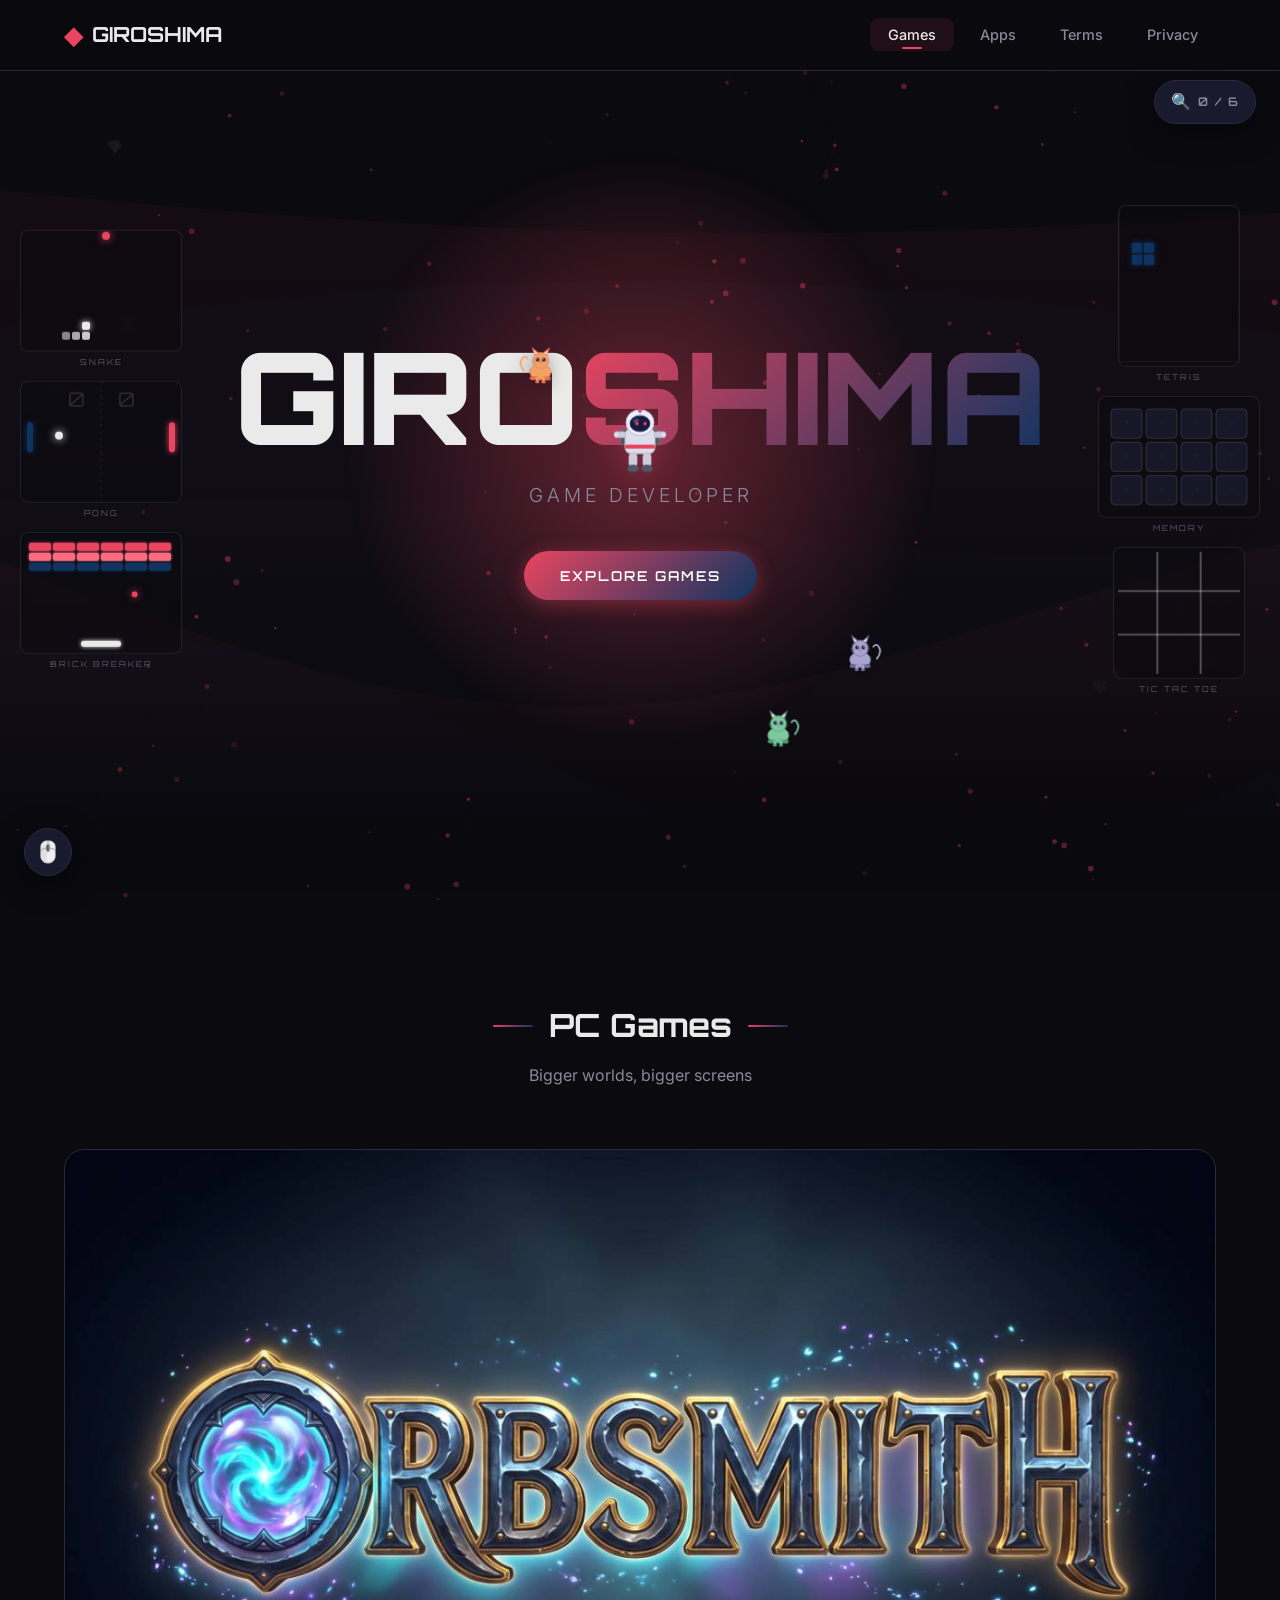
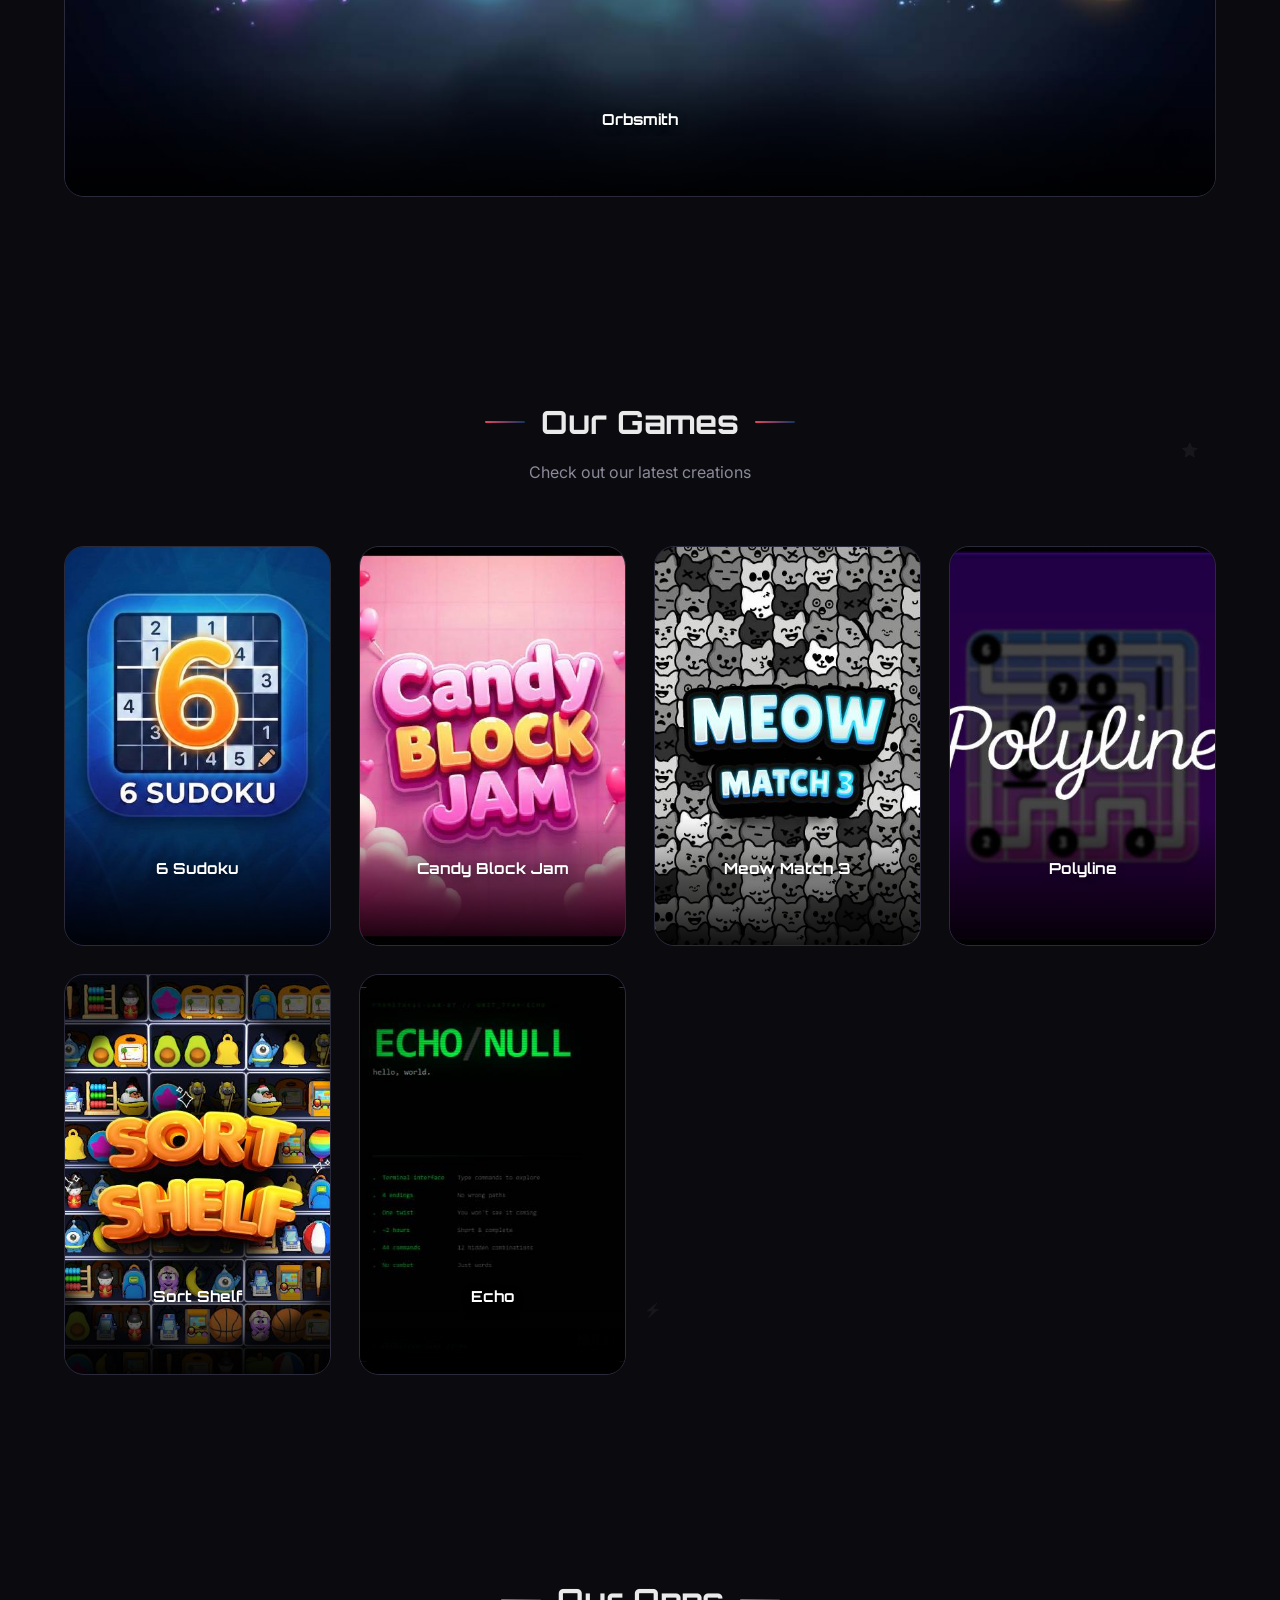
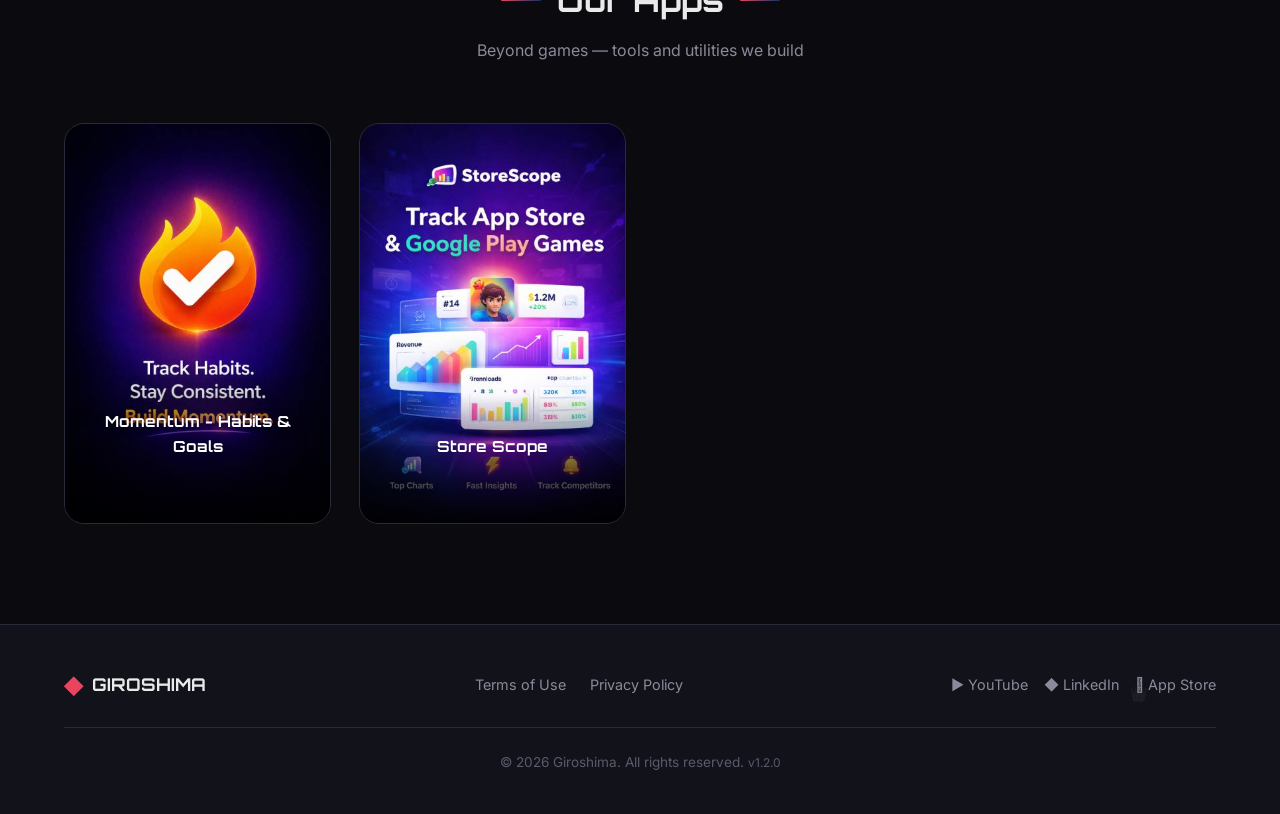
==== index.html @ bca3308b "Revert "Add Store Scope summary editor page" This reverts commit 87289dc9bf30b9782ecc7b16e2a2c5b10ac" ====
<!DOCTYPE html>
<html lang="en">
<head>
    <meta charset="UTF-8">
    <meta name="viewport" content="width=device-width, initial-scale=1.0">
    <title>Giroshima - Games</title>
    <meta name="description" content="Giroshima - Discover amazing indie games">
    <link rel="icon" type="image/svg+xml" href="favicon.svg">
    <link rel="stylesheet" href="css/style.css">
    <link rel="preconnect" href="https://fonts.googleapis.com">
    <link rel="preconnect" href="https://fonts.gstatic.com" crossorigin>
    <link href="https://fonts.googleapis.com/css2?family=Orbitron:wght@400;600;700;900&family=Inter:wght@300;400;500;600&display=swap" rel="stylesheet">
</head>
<body>
    <!-- Animated background particles -->
    <canvas id="particles-canvas"></canvas>


    <!-- Navigation -->
    <nav class="navbar">
        <div class="nav-container">
            <a href="index.html" class="logo">
                <span class="logo-icon">&#9670;</span>
                <span class="logo-text">GIROSHIMA</span>
            </a>
            <ul class="nav-links">
                <li><a href="#pc-games" class="nav-link active">Games</a></li>
                <li><a href="#apps" class="nav-link">Apps</a></li>
                <li><a href="terms.html" class="nav-link">Terms</a></li>
                <li><a href="privacy.html" class="nav-link">Privacy</a></li>
            </ul>
            <button class="mobile-menu-btn" aria-label="Toggle menu">
                <span></span>
                <span></span>
                <span></span>
            </button>
        </div>
    </nav>

    <!-- Hero Section -->
    <header class="hero">
        <div class="hero-content">
            <h1 class="hero-title">
                <span class="title-line">GIRO</span><span class="title-line accent">SHIMA</span>
            </h1>
            <p class="hero-subtitle">Game Developer</p>
            <div class="hero-cta">
                <a href="#pc-games" class="btn btn-primary">Explore Games</a>
            </div>
        </div>
        <!-- Mini-games Left Column -->
        <div class="hero-minigames-group hero-minigames-left">
            <div class="hero-minigame">
                <canvas id="snake-canvas" width="160" height="120"></canvas>
                <span class="minigame-label">Snake</span>
            </div>
            <div class="hero-minigame">
                <canvas id="pong-canvas" width="160" height="120"></canvas>
                <span class="minigame-label">Pong</span>
            </div>
            <div class="hero-minigame">
                <canvas id="brickbreaker-canvas" width="160" height="120"></canvas>
                <span class="minigame-label">Brick Breaker</span>
            </div>
        </div>
        <!-- Mini-games Right Column -->
        <div class="hero-minigames-group hero-minigames-right">
            <div class="hero-minigame">
                <canvas id="tetris-canvas" width="120" height="160"></canvas>
                <span class="minigame-label">Tetris</span>
            </div>
            <div class="hero-minigame">
                <canvas id="memory-canvas" width="160" height="120"></canvas>
                <span class="minigame-label">Memory</span>
            </div>
            <div class="hero-minigame">
                <canvas id="tictactoe-canvas" width="130" height="130"></canvas>
                <span class="minigame-label">Tic Tac Toe</span>
            </div>
        </div>
        <div class="hero-glow"></div>
    </header>

    <!-- PC Games Section -->
    <section id="pc-games" class="section pc-games-section">
        <div class="container">
            <h2 class="section-title">
                <span class="title-decoration"></span>
                PC Games
                <span class="title-decoration"></span>
            </h2>
            <p class="section-subtitle">Bigger worlds, bigger screens</p>
            <div class="games-grid pc-games-grid" id="pc-games-grid">
                <!-- PC games will be loaded dynamically -->
            </div>
            <div class="empty-state" id="pc-games-empty">
                <div class="empty-icon">&#128421;</div>
                <p>PC games coming soon! Stay tuned.</p>
            </div>
        </div>
    </section>

    <!-- Games Section -->
    <section id="games" class="section games-section">
        <div class="container">
            <h2 class="section-title">
                <span class="title-decoration"></span>
                Our Games
                <span class="title-decoration"></span>
            </h2>
            <p class="section-subtitle">Check out our latest creations</p>
            <div class="games-grid" id="games-grid">
                <!-- Games will be loaded dynamically from localStorage -->
            </div>
            <div class="empty-state" id="games-empty">
                <div class="empty-icon">&#127918;</div>
                <p>Games coming soon! Stay tuned.</p>
            </div>
        </div>
    </section>

    <!-- Apps Section -->
    <section id="apps" class="section apps-section">
        <div class="container">
            <h2 class="section-title">
                <span class="title-decoration"></span>
                Our Apps
                <span class="title-decoration"></span>
            </h2>
            <p class="section-subtitle">Beyond games &mdash; tools and utilities we build</p>
            <div class="games-grid" id="apps-grid">
                <!-- Apps will be loaded dynamically -->
            </div>
            <div class="empty-state" id="apps-empty">
                <div class="empty-icon">&#128241;</div>
                <p>Apps coming soon! Stay tuned.</p>
            </div>
        </div>
    </section>

    <!-- Footer -->
    <footer class="footer">
        <div class="container">
            <div class="footer-content">
                <div class="footer-brand">
                    <span class="logo-icon">&#9670;</span>
                    <span class="logo-text">GIROSHIMA</span>
                </div>
                <div class="footer-links">
                    <a href="terms.html">Terms of Use</a>
                    <a href="privacy.html">Privacy Policy</a>
                </div>
                <div class="footer-social">
                    <a href="https://www.youtube.com/@girayilhan8198" target="_blank" rel="noopener noreferrer" aria-label="YouTube" class="social-link">&#9654; YouTube</a>
                    <a href="https://www.linkedin.com/in/girayilhan/" target="_blank" rel="noopener noreferrer" aria-label="LinkedIn" class="social-link">&#9670; LinkedIn</a>
                    <a href="https://apps.apple.com/tr/developer/giray-ilhan/id1880998348?l=tr" target="_blank" rel="noopener noreferrer" aria-label="App Store" class="social-link">&#63743; App Store</a>
                </div>
            </div>
            <div class="footer-bottom">
                <p>&copy; 2026 Giroshima. All rights reserved. <span style="color:var(--text-muted); font-size:0.75rem;">v1.2.0</span></p>
            </div>
        </div>
    </footer>

    <script src="js/particles.js"></script>
    <script src="js/astronaut.js"></script>
    <script src="js/spacecats.js"></script>
    <script src="js/interactive.js"></script>
    <script src="js/minigames.js"></script>
    <script src="js/main.js"></script>
</body>
</html>
---- css/style.css ----
/* ========================================
   GIROSHIMA - Dark Theme Game Site
   ======================================== */

/* CSS Variables */
:root {
    --bg-primary: #0a0a0f;
    --bg-secondary: #12121a;
    --bg-card: #1a1a2e;
    --bg-card-hover: #1f1f35;
    --accent: #e94560;
    --accent-glow: rgba(233, 69, 96, 0.4);
    --accent-secondary: #0f3460;
    --text-primary: #eaeaea;
    --text-secondary: #8a8a9a;
    --text-muted: #5a5a6a;
    --border: #2a2a3a;
    --gradient-1: linear-gradient(135deg, #e94560, #0f3460);
    --gradient-2: linear-gradient(135deg, #0f3460, #e94560);
    --font-display: 'Orbitron', sans-serif;
    --font-body: 'Inter', -apple-system, BlinkMacSystemFont, sans-serif;
    --radius: 12px;
    --radius-lg: 20px;
    --shadow: 0 8px 32px rgba(0, 0, 0, 0.4);
    --shadow-glow: 0 0 30px rgba(233, 69, 96, 0.15);
    --transition: 0.3s cubic-bezier(0.4, 0, 0.2, 1);
}

/* Reset & Base */
*, *::before, *::after {
    margin: 0;
    padding: 0;
    box-sizing: border-box;
}

html {
    scroll-behavior: smooth;
    scroll-padding-top: 80px;
}

body {
    font-family: var(--font-body);
    background: var(--bg-primary);
    color: var(--text-primary);
    line-height: 1.6;
    overflow-x: hidden;
    -webkit-font-smoothing: antialiased;
}

a {
    text-decoration: none;
    color: inherit;
}

img {
    max-width: 100%;
    display: block;
}

/* Particles Canvas */
#particles-canvas {
    position: fixed;
    top: 0;
    left: 0;
    width: 100%;
    height: 100%;
    z-index: 0;
    pointer-events: none;
    opacity: 0.6;
}

/* Container */
.container {
    max-width: 1200px;
    margin: 0 auto;
    padding: 0 24px;
}

/* ========================================
   Navigation
   ======================================== */
.navbar {
    position: fixed;
    top: 0;
    left: 0;
    right: 0;
    z-index: 1000;
    background: rgba(10, 10, 15, 0.85);
    backdrop-filter: blur(20px);
    border-bottom: 1px solid var(--border);
    transition: var(--transition);
}

.navbar.scrolled {
    background: rgba(10, 10, 15, 0.95);
    box-shadow: 0 4px 20px rgba(0, 0, 0, 0.3);
}

.nav-container {
    max-width: 1200px;
    margin: 0 auto;
    padding: 0 24px;
    display: flex;
    align-items: center;
    justify-content: space-between;
    height: 70px;
}

.logo {
    display: flex;
    align-items: center;
    gap: 10px;
    font-family: var(--font-display);
    font-weight: 700;
    font-size: 1.3rem;
    color: var(--text-primary);
    transition: var(--transition);
}

.logo:hover {
    color: var(--accent);
}

.logo-icon {
    font-size: 1.5rem;
    color: var(--accent);
    animation: pulse-glow 3s ease-in-out infinite;
}

@keyframes pulse-glow {
    0%, 100% { text-shadow: 0 0 10px var(--accent-glow); }
    50% { text-shadow: 0 0 25px var(--accent-glow), 0 0 50px var(--accent-glow); }
}

.nav-links {
    display: flex;
    list-style: none;
    gap: 8px;
}

.nav-link {
    padding: 8px 18px;
    border-radius: 8px;
    font-size: 0.9rem;
    font-weight: 500;
    color: var(--text-secondary);
    transition: var(--transition);
    position: relative;
}

.nav-link:hover,
.nav-link.active {
    color: var(--text-primary);
    background: rgba(233, 69, 96, 0.1);
}

.nav-link.active::after {
    content: '';
    position: absolute;
    bottom: 2px;
    left: 50%;
    transform: translateX(-50%);
    width: 20px;
    height: 2px;
    background: var(--accent);
    border-radius: 2px;
}

/* Mobile Menu */
.mobile-menu-btn {
    display: none;
    flex-direction: column;
    gap: 5px;
    background: none;
    border: none;
    cursor: pointer;
    padding: 5px;
}

.mobile-menu-btn span {
    display: block;
    width: 24px;
    height: 2px;
    background: var(--text-primary);
    border-radius: 2px;
    transition: var(--transition);
}

.mobile-menu-btn.active span:nth-child(1) {
    transform: rotate(45deg) translate(5px, 5px);
}

.mobile-menu-btn.active span:nth-child(2) {
    opacity: 0;
}

.mobile-menu-btn.active span:nth-child(3) {
    transform: rotate(-45deg) translate(5px, -5px);
}

/* ========================================
   Hero Section
   ======================================== */
.hero {
    min-height: 100vh;
    display: flex;
    align-items: center;
    justify-content: center;
    text-align: center;
    position: relative;
    overflow: hidden;
    padding: 120px 24px 80px;
}

.hero-content {
    position: relative;
    z-index: 2;
}

.hero-title {
    font-family: var(--font-display);
    font-size: clamp(3.5rem, 12vw, 8rem);
    font-weight: 900;
    line-height: 1;
    margin-bottom: 20px;
}

.title-line {
    display: inline-block;
    opacity: 0;
    animation: slideUp 0.8s ease forwards;
}

.title-line:nth-child(2) {
    animation-delay: 0.2s;
}

.title-line.accent {
    background: var(--gradient-1);
    -webkit-background-clip: text;
    -webkit-text-fill-color: transparent;
    background-clip: text;
}

@keyframes slideUp {
    from {
        opacity: 0;
        transform: translateY(40px);
    }
    to {
        opacity: 1;
        transform: translateY(0);
    }
}

.hero-subtitle {
    font-size: 1.2rem;
    color: var(--text-secondary);
    font-weight: 300;
    letter-spacing: 4px;
    text-transform: uppercase;
    opacity: 0;
    animation: fadeIn 1s ease 0.6s forwards;
    margin-bottom: 40px;
}

@keyframes fadeIn {
    to { opacity: 1; }
}

.hero-cta {
    opacity: 0;
    animation: fadeIn 1s ease 0.9s forwards;
}

.hero-glow {
    position: absolute;
    width: 600px;
    height: 600px;
    border-radius: 50%;
    background: radial-gradient(circle, var(--accent-glow) 0%, transparent 70%);
    top: 50%;
    left: 50%;
    transform: translate(-50%, -50%);
    z-index: 0;
    animation: breathe 6s ease-in-out infinite;
    pointer-events: none;
}

@keyframes breathe {
    0%, 100% { transform: translate(-50%, -50%) scale(1); opacity: 0.3; }
    50% { transform: translate(-50%, -50%) scale(1.2); opacity: 0.5; }
}

/* Hero Mini-games */
.hero-minigames-group {
    position: absolute;
    top: 50%;
    transform: translateY(-50%);
    z-index: 3;
    opacity: 0;
    animation: fadeIn 1.5s ease 1.2s forwards;
}

.hero-minigames-left {
    left: 20px;
}

.hero-minigames-right {
    right: 20px;
}

.hero-minigames-group .hero-minigame {
    margin-bottom: 12px;
    text-align: center;
}

.hero-minigames-group .hero-minigame:last-child {
    margin-bottom: 0;
}

.hero-minigame canvas {
    display: block;
    margin: 0 auto;
    border: 1px solid rgba(234, 234, 234, 0.1);
    border-radius: 8px;
    background: rgba(10, 10, 15, 0.5);
    backdrop-filter: blur(4px);
    cursor: pointer;
    transition: border-color 0.3s ease, box-shadow 0.3s ease;
}

.hero-minigame canvas:hover {
    border-color: var(--accent);
    box-shadow: 0 0 20px rgba(233, 69, 96, 0.2);
}

.minigame-label {
    display: block;
    text-align: center;
    font-family: var(--font-display);
    font-size: 0.5rem;
    color: var(--text-muted);
    letter-spacing: 2px;
    text-transform: uppercase;
    margin-top: 4px;
}

@media (max-width: 1200px) {
    .hero-minigames-group {
        display: none;
    }
}

/* Buttons */
.btn {
    display: inline-block;
    padding: 14px 36px;
    border-radius: 50px;
    font-family: var(--font-display);
    font-size: 0.85rem;
    font-weight: 600;
    letter-spacing: 2px;
    text-transform: uppercase;
    cursor: pointer;
    border: none;
    transition: var(--transition);
    position: relative;
    overflow: hidden;
}

.btn-primary {
    background: var(--gradient-1);
    color: white;
    box-shadow: 0 4px 20px var(--accent-glow);
}

.btn-primary:hover {
    transform: translateY(-2px);
    box-shadow: 0 8px 30px var(--accent-glow);
}

.btn-primary::after {
    content: '';
    position: absolute;
    top: 0;
    left: -100%;
    width: 100%;
    height: 100%;
    background: linear-gradient(90deg, transparent, rgba(255,255,255,0.2), transparent);
    transition: 0.5s;
}

.btn-primary:hover::after {
    left: 100%;
}

.btn-secondary {
    background: transparent;
    color: var(--text-primary);
    border: 1px solid var(--border);
}

.btn-secondary:hover {
    border-color: var(--accent);
    background: rgba(233, 69, 96, 0.1);
}

/* ========================================
   Sections
   ======================================== */
.section {
    padding: 100px 0;
    position: relative;
    z-index: 1;
}

.section-title {
    font-family: var(--font-display);
    font-size: 2rem;
    font-weight: 700;
    text-align: center;
    margin-bottom: 12px;
    display: flex;
    align-items: center;
    justify-content: center;
    gap: 16px;
}

.title-decoration {
    display: inline-block;
    width: 40px;
    height: 2px;
    background: var(--gradient-1);
    border-radius: 2px;
}

.section-subtitle {
    text-align: center;
    color: var(--text-secondary);
    font-size: 1rem;
    margin-bottom: 60px;
}

/* ========================================
   Games Grid
   ======================================== */
.games-grid {
    display: grid;
    grid-template-columns: repeat(auto-fill, minmax(220px, 1fr));
    gap: 28px;
}

/* PC Games – each card fills the whole row with a 16:9 ratio */
.games-grid.pc-games-grid {
    grid-template-columns: 1fr;
}

.pc-games-grid .game-card {
    aspect-ratio: 16 / 9;
}

.game-card {
    display: block;
    position: relative;
    background: var(--bg-card);
    border-radius: var(--radius-lg);
    overflow: hidden;
    border: 1px solid var(--border);
    transition: var(--transition);
    opacity: 0;
    transform: translateY(30px);
    animation: cardReveal 0.6s ease forwards;
    aspect-ratio: 2 / 3;
    cursor: pointer;
}

.game-card:nth-child(1) { animation-delay: 0.1s; }
.game-card:nth-child(2) { animation-delay: 0.2s; }
.game-card:nth-child(3) { animation-delay: 0.3s; }
.game-card:nth-child(4) { animation-delay: 0.4s; }
.game-card:nth-child(5) { animation-delay: 0.5s; }
.game-card:nth-child(6) { animation-delay: 0.6s; }

@keyframes cardReveal {
    to {
        opacity: 1;
        transform: translateY(0);
    }
}

.game-card:hover {
    transform: translateY(-8px) scale(1.02);
    border-color: rgba(233, 69, 96, 0.4);
    box-shadow: 0 12px 40px rgba(233, 69, 96, 0.2), 0 0 60px rgba(233, 69, 96, 0.08);
}

.game-card-image {
    position: absolute;
    top: 0;
    left: 0;
    width: 100%;
    height: 100%;
    background: var(--bg-secondary);
    overflow: hidden;
}

.game-card-image img {
    width: 100%;
    height: 100%;
    object-fit: cover;
    transition: transform 0.6s ease;
}

.game-card:hover .game-card-image img {
    transform: scale(1.08);
}

.game-card-placeholder {
    width: 100%;
    height: 100%;
    display: flex;
    align-items: center;
    justify-content: center;
    background: linear-gradient(135deg, var(--bg-secondary), var(--bg-card));
    font-size: 4rem;
}

.game-card-overlay {
    position: absolute;
    bottom: 0;
    left: 0;
    right: 0;
    padding: 40px 16px 20px;
    background: linear-gradient(to top, rgba(0, 0, 0, 0.9) 0%, rgba(0, 0, 0, 0.5) 50%, transparent 100%);
    display: flex;
    flex-direction: column;
    align-items: center;
    gap: 10px;
    transition: var(--transition);
    z-index: 3;
}

.game-card:hover .game-card-overlay {
    padding-bottom: 24px;
    background: linear-gradient(to top, rgba(0, 0, 0, 0.95) 0%, rgba(0, 0, 0, 0.6) 55%, transparent 100%);
}

.game-card-title {
    font-family: var(--font-display);
    font-size: 0.95rem;
    font-weight: 700;
    color: #fff;
    text-align: center;
    text-shadow: 0 2px 8px rgba(0, 0, 0, 0.5);
}

.game-card-btn {
    display: inline-block;
    padding: 8px 24px;
    background: var(--gradient-1);
    color: white;
    font-family: var(--font-display);
    font-size: 0.7rem;
    font-weight: 600;
    letter-spacing: 1.5px;
    text-transform: uppercase;
    border-radius: 50px;
    transition: var(--transition);
    opacity: 0;
    transform: translateY(8px);
    box-shadow: 0 4px 15px var(--accent-glow);
}

.game-card:hover .game-card-btn {
    opacity: 1;
    transform: translateY(0);
}

/* Hover Video – cinematic reveal */
.game-card-video {
    position: absolute;
    top: 0;
    left: 0;
    width: 100%;
    height: 100%;
    z-index: 2;
    opacity: 0;
    pointer-events: none;
    background: #000;
    clip-path: circle(0% at 50% 50%);
    transition: clip-path 0.6s cubic-bezier(0.25, 0.46, 0.45, 0.94),
                opacity 0.3s ease;
}

.game-card-video.active {
    opacity: 1;
    clip-path: circle(150% at 50% 50%);
}

/* Glow ring while video loads */
.game-card-video.active::before {
    content: '';
    position: absolute;
    inset: -2px;
    border-radius: var(--radius-lg);
    background: conic-gradient(from 0deg, transparent, var(--accent), transparent);
    animation: videoGlowSpin 1.5s linear infinite;
    opacity: 0.4;
    z-index: -1;
}

@keyframes videoGlowSpin {
    to { transform: rotate(360deg); }
}

.game-card-video iframe {
    width: 100%;
    height: 100%;
    border: none;
}

/* ========================================
   Videos Grid
   ======================================== */
.videos-section {
    background: var(--bg-secondary);
}

.videos-grid {
    display: grid;
    grid-template-columns: repeat(2, 1fr);
    gap: 32px;
    max-width: 1000px;
    margin: 0 auto;
}

.video-card {
    background: var(--bg-card);
    border-radius: var(--radius-lg);
    overflow: hidden;
    border: 1px solid var(--border);
    transition: var(--transition);
    opacity: 0;
    transform: translateY(30px);
    animation: cardReveal 0.6s ease forwards;
}

.video-card:nth-child(1) { animation-delay: 0.1s; }
.video-card:nth-child(2) { animation-delay: 0.2s; }
.video-card:nth-child(3) { animation-delay: 0.3s; }

.video-card:hover {
    transform: translateY(-4px);
    border-color: rgba(233, 69, 96, 0.3);
    box-shadow: var(--shadow-glow);
}

.video-card .video-wrapper {
    position: relative;
    width: 100%;
    padding-bottom: 56.25%;
}

.video-card .video-wrapper iframe {
    position: absolute;
    top: 0;
    left: 0;
    width: 100%;
    height: 100%;
    border: none;
}

.video-card-body {
    padding: 16px 20px;
}

.video-card-title {
    font-family: var(--font-display);
    font-size: 1.1rem;
    font-weight: 600;
}

/* Empty State */
.empty-state {
    text-align: center;
    padding: 60px 20px;
    color: var(--text-muted);
    display: none;
}

.empty-state.visible {
    display: block;
}

.empty-icon {
    font-size: 3rem;
    margin-bottom: 16px;
    opacity: 0.5;
}

/* ========================================
   Footer
   ======================================== */
.footer {
    background: var(--bg-secondary);
    border-top: 1px solid var(--border);
    padding: 40px 0;
    position: relative;
    z-index: 1;
}

.footer-content {
    display: flex;
    align-items: center;
    justify-content: space-between;
    margin-bottom: 24px;
}

.footer-brand {
    display: flex;
    align-items: center;
    gap: 10px;
    font-family: var(--font-display);
    font-weight: 700;
    font-size: 1.1rem;
}

.footer-links {
    display: flex;
    gap: 24px;
}

.footer-links a {
    color: var(--text-secondary);
    font-size: 0.9rem;
    transition: var(--transition);
}

.footer-links a:hover {
    color: var(--accent);
}

.footer-social {
    display: flex;
    gap: 16px;
}

.social-link {
    color: var(--text-secondary);
    font-size: 0.9rem;
    transition: var(--transition);
    display: inline-flex;
    align-items: center;
    gap: 6px;
}

.social-link:hover {
    color: var(--accent);
}

.footer-bottom {
    text-align: center;
    padding-top: 24px;
    border-top: 1px solid var(--border);
    color: var(--text-muted);
    font-size: 0.85rem;
}

/* ========================================
   Scroll Animations
   ======================================== */
.reveal {
    opacity: 0;
    transform: translateY(30px);
    transition: opacity 0.6s ease, transform 0.6s ease;
}

.reveal.visible {
    opacity: 1;
    transform: translateY(0);
}

/* ========================================
   Legal Pages (Terms & Privacy)
   ======================================== */
.legal-page {
    min-height: 100vh;
    padding: 120px 0 80px;
    position: relative;
    z-index: 1;
}

.legal-content {
    max-width: 800px;
    margin: 0 auto;
    padding: 0 24px;
}

.legal-content h1 {
    font-family: var(--font-display);
    font-size: 2.5rem;
    font-weight: 700;
    margin-bottom: 12px;
    background: var(--gradient-1);
    -webkit-background-clip: text;
    -webkit-text-fill-color: transparent;
    background-clip: text;
}

.legal-content .last-updated {
    color: var(--text-muted);
    font-size: 0.9rem;
    margin-bottom: 40px;
}

.legal-content h2 {
    font-family: var(--font-display);
    font-size: 1.3rem;
    margin-top: 36px;
    margin-bottom: 12px;
    color: var(--text-primary);
}

.legal-content p,
.legal-content li {
    color: var(--text-secondary);
    line-height: 1.8;
    margin-bottom: 12px;
}

.legal-content ul {
    padding-left: 20px;
    margin-bottom: 16px;
}

.legal-content a {
    color: var(--accent);
    transition: var(--transition);
}

.legal-content a:hover {
    text-decoration: underline;
}

/* ========================================
   Editor / Admin Page
   ======================================== */
.editor-page {
    min-height: 100vh;
    padding: 100px 0 80px;
    position: relative;
    z-index: 1;
}

.editor-container {
    max-width: 900px;
    margin: 0 auto;
    padding: 0 24px;
}

.editor-header {
    text-align: center;
    margin-bottom: 48px;
}

.editor-header h1 {
    font-family: var(--font-display);
    font-size: 2rem;
    margin-bottom: 8px;
}

.editor-header p {
    color: var(--text-secondary);
}

/* Login Form */
.login-section {
    max-width: 400px;
    margin: 0 auto;
    padding: 40px;
    background: var(--bg-card);
    border-radius: var(--radius-lg);
    border: 1px solid var(--border);
}

.login-section h2 {
    font-family: var(--font-display);
    font-size: 1.3rem;
    text-align: center;
    margin-bottom: 24px;
}

.form-group {
    margin-bottom: 20px;
}

.form-group label {
    display: block;
    font-size: 0.85rem;
    font-weight: 500;
    color: var(--text-secondary);
    margin-bottom: 8px;
    text-transform: uppercase;
    letter-spacing: 1px;
}

.form-group input,
.form-group textarea,
.form-group select {
    width: 100%;
    padding: 12px 16px;
    background: var(--bg-secondary);
    border: 1px solid var(--border);
    border-radius: var(--radius);
    color: var(--text-primary);
    font-family: var(--font-body);
    font-size: 0.95rem;
    transition: var(--transition);
    outline: none;
}

.form-group input:focus,
.form-group textarea:focus,
.form-group select:focus {
    border-color: var(--accent);
    box-shadow: 0 0 0 3px rgba(233, 69, 96, 0.1);
}

.form-group textarea {
    min-height: 100px;
    resize: vertical;
}

.form-btn {
    width: 100%;
    padding: 14px;
    border: none;
    border-radius: var(--radius);
    background: var(--gradient-1);
    color: white;
    font-family: var(--font-display);
    font-size: 0.85rem;
    font-weight: 600;
    letter-spacing: 2px;
    text-transform: uppercase;
    cursor: pointer;
    transition: var(--transition);
}

.form-btn:hover {
    opacity: 0.9;
    transform: translateY(-1px);
}

/* Editor Panel */
.editor-panel {
    display: none;
}

.editor-panel.active {
    display: block;
}

.editor-tabs {
    display: flex;
    gap: 4px;
    margin-bottom: 32px;
    background: var(--bg-card);
    padding: 4px;
    border-radius: var(--radius);
    border: 1px solid var(--border);
}

.editor-tab {
    flex: 1;
    padding: 12px;
    background: transparent;
    border: none;
    border-radius: 8px;
    color: var(--text-secondary);
    font-family: var(--font-display);
    font-size: 0.8rem;
    font-weight: 600;
    letter-spacing: 1px;
    text-transform: uppercase;
    cursor: pointer;
    transition: var(--transition);
}

.editor-tab.active {
    background: var(--accent);
    color: white;
}

.editor-tab:hover:not(.active) {
    color: var(--text-primary);
    background: rgba(233, 69, 96, 0.1);
}

.tab-content {
    display: none;
}

.tab-content.active {
    display: block;
}

.add-form {
    background: var(--bg-card);
    padding: 32px;
    border-radius: var(--radius-lg);
    border: 1px solid var(--border);
    margin-bottom: 32px;
}

.add-form h3 {
    font-family: var(--font-display);
    font-size: 1.1rem;
    margin-bottom: 24px;
    color: var(--accent);
}

/* Items List in Editor */
.items-list {
    display: flex;
    flex-direction: column;
    gap: 16px;
}

.item-row {
    display: flex;
    align-items: center;
    gap: 16px;
    padding: 16px 20px;
    background: var(--bg-card);
    border-radius: var(--radius);
    border: 1px solid var(--border);
    transition: var(--transition);
}

.item-row:hover {
    border-color: rgba(233, 69, 96, 0.3);
}

.item-row.editing {
    border-color: var(--accent);
    background: rgba(233, 69, 96, 0.08);
    box-shadow: 0 0 0 2px rgba(233, 69, 96, 0.15);
}

.item-row-thumb {
    width: 80px;
    height: 50px;
    border-radius: 8px;
    object-fit: cover;
    background: var(--bg-secondary);
    flex-shrink: 0;
}

.item-row-info {
    flex: 1;
    min-width: 0;
}

.item-row-title {
    font-weight: 600;
    font-size: 0.95rem;
    white-space: nowrap;
    overflow: hidden;
    text-overflow: ellipsis;
}

.item-row-subtitle {
    font-size: 0.8rem;
    color: var(--text-muted);
}

.item-row-actions {
    display: flex;
    gap: 8px;
    flex-shrink: 0;
}

.btn-icon {
    width: 36px;
    height: 36px;
    border-radius: 8px;
    border: 1px solid var(--border);
    background: transparent;
    color: var(--text-secondary);
    cursor: pointer;
    display: flex;
    align-items: center;
    justify-content: center;
    font-size: 1rem;
    transition: var(--transition);
}

.btn-icon:hover {
    border-color: var(--accent);
    color: var(--accent);
    background: rgba(233, 69, 96, 0.1);
}

.btn-icon.delete:hover {
    border-color: #ff4444;
    color: #ff4444;
    background: rgba(255, 68, 68, 0.1);
}

/* Image Upload Area */
.image-upload-area {
    width: 100%;
    min-height: 150px;
    border: 2px dashed var(--border);
    border-radius: var(--radius);
    cursor: pointer;
    display: flex;
    align-items: center;
    justify-content: center;
    transition: var(--transition);
    overflow: hidden;
    background: var(--bg-secondary);
}

.image-upload-area:hover {
    border-color: var(--accent);
    background: rgba(233, 69, 96, 0.05);
}

.upload-placeholder {
    display: flex;
    flex-direction: column;
    align-items: center;
    gap: 8px;
    color: var(--text-muted);
    font-size: 0.9rem;
}

.image-preview {
    max-width: 100%;
    max-height: 300px;
    object-fit: contain;
}

/* Toast Notification */
.toast {
    position: fixed;
    bottom: 30px;
    right: 30px;
    padding: 14px 24px;
    background: var(--bg-card);
    border: 1px solid var(--accent);
    border-radius: var(--radius);
    color: var(--text-primary);
    font-size: 0.9rem;
    z-index: 10000;
    transform: translateY(100px);
    opacity: 0;
    transition: var(--transition);
    box-shadow: 0 8px 32px rgba(0, 0, 0, 0.4);
}

.toast.show {
    transform: translateY(0);
    opacity: 1;
}

/* ========================================
   Responsive Design
   ======================================== */
@media (max-width: 768px) {
    .nav-links {
        position: fixed;
        top: 70px;
        left: 0;
        right: 0;
        background: rgba(10, 10, 15, 0.98);
        backdrop-filter: blur(20px);
        flex-direction: column;
        padding: 20px;
        gap: 4px;
        transform: translateY(-100%);
        opacity: 0;
        transition: var(--transition);
        pointer-events: none;
        border-bottom: 1px solid var(--border);
    }

    .nav-links.active {
        transform: translateY(0);
        opacity: 1;
        pointer-events: all;
    }

    .mobile-menu-btn {
        display: flex;
    }

    .hero-title {
        font-size: clamp(2.5rem, 15vw, 5rem);
    }

    .games-grid {
        grid-template-columns: repeat(2, 1fr);
    }

    .videos-grid {
        grid-template-columns: 1fr;
    }

    .footer-content {
        flex-direction: column;
        gap: 20px;
        text-align: center;
    }

    .editor-tabs {
        flex-direction: column;
    }

    .item-row {
        flex-direction: column;
        text-align: center;
    }

    .item-row-actions {
        width: 100%;
        justify-content: center;
    }
}

@media (max-width: 480px) {
    .section {
        padding: 60px 0;
    }

    .section-title {
        font-size: 1.5rem;
    }

    .add-form {
        padding: 20px;
    }

    .login-section {
        padding: 24px;
        margin: 0 16px;
    }
}

/* ========================================
   Scrollbar
   ======================================== */
::-webkit-scrollbar {
    width: 8px;
}

::-webkit-scrollbar-track {
    background: var(--bg-primary);
}

::-webkit-scrollbar-thumb {
    background: var(--border);
    border-radius: 4px;
}

::-webkit-scrollbar-thumb:hover {
    background: var(--text-muted);
}

/* ========================================
   Selection
   ======================================== */
::selection {
    background: var(--accent);
    color: white;
}

/* ========================================
   Astronaut Buddy
   ======================================== */
#astro-buddy {
    position: absolute;
    top: 0;
    left: 0;
    z-index: 9999;
    pointer-events: none;
    will-change: transform;
}

#astro-buddy .astro-svg {
    display: block;
    filter: drop-shadow(0 4px 12px rgba(233, 69, 96, 0.25));
}

/* Antenna pulse */
#astro-buddy .astro-antenna {
    animation: antennaPulse 1.5s ease-in-out infinite;
}

@keyframes antennaPulse {
    0%, 100% { r: 4; opacity: 1; }
    50% { r: 5.5; opacity: 0.7; }
}

/* Celebrate bounce */
#astro-buddy.celebrating .astro-svg {
    animation: celebrateBounce 0.3s ease-in-out infinite alternate;
}

@keyframes celebrateBounce {
    0% { transform: translateY(0) scale(1); }
    100% { transform: translateY(-8px) scale(1.08); }
}

/* Emote bubble */
#astro-buddy .astro-emote {
    position: absolute;
    top: -20px;
    left: 50%;
    transform: translateX(-50%) scale(0);
    background: var(--accent);
    color: white;
    font-family: 'Orbitron', sans-serif;
    font-size: 11px;
    font-weight: 700;
    padding: 3px 8px;
    border-radius: 10px;
    white-space: nowrap;
    opacity: 0;
    transition: transform 0.25s cubic-bezier(0.34, 1.56, 0.64, 1), opacity 0.2s;
    pointer-events: none;
}

#astro-buddy .astro-emote.show {
    transform: translateX(-50%) scale(1);
    opacity: 1;
}

/* ========================================
   Space Cats
   ======================================== */
.space-cat {
    position: absolute;
    top: 0;
    left: 0;
    z-index: 9998;
    pointer-events: none;
    will-change: transform;
}

.space-cat .cat-svg {
    display: block;
    filter: drop-shadow(0 3px 8px rgba(0, 0, 0, 0.3));
}

/* Tail wag */
.space-cat .cat-tail {
    animation: tailWag var(--wag-speed, 0.5s) ease-in-out infinite alternate;
    transform-origin: 20px 55px;
}

@keyframes tailWag {
    0% { transform: rotate(-15deg); }
    100% { transform: rotate(15deg); }
}

/* Angry shake */
.space-cat.cat-angry .cat-svg {
    animation: catShake 0.1s ease-in-out infinite alternate;
}

@keyframes catShake {
    0% { transform: translateX(-2px) rotate(-2deg); }
    100% { transform: translateX(2px) rotate(2deg); }
}

/* Cat emote bubble */
.space-cat .cat-emote {
    position: absolute;
    top: -18px;
    left: 50%;
    transform: translateX(-50%) scale(0);
    background: #ff6b6b;
    color: white;
    font-family: 'Orbitron', sans-serif;
    font-size: 10px;
    font-weight: 700;
    padding: 2px 7px;
    border-radius: 8px;
    white-space: nowrap;
    opacity: 0;
    transition: transform 0.2s cubic-bezier(0.34, 1.56, 0.64, 1), opacity 0.15s;
    pointer-events: none;
}

.space-cat .cat-emote.show {
    transform: translateX(-50%) scale(1);
    opacity: 1;
}

@media (max-width: 480px) {
    #astro-buddy,
    .space-cat {
        display: none;
    }
}

/* ========================================
   Aurora Background Canvas
   ======================================== */
#aurora-canvas {
    position: fixed;
    top: 0;
    left: 0;
    width: 100%;
    height: 100%;
    z-index: -1;
    pointer-events: none;
    opacity: 0.7;
}

/* ========================================
   Parallax Depth
   ======================================== */
.parallax-hero-wrap {
    position: relative;
    z-index: 2;
    will-change: transform;
}

/* ========================================
   Cursor Skin Picker
   ======================================== */
#cursor-picker {
    position: fixed;
    bottom: 24px;
    left: 24px;
    z-index: 10001;
}

.cursor-picker-toggle {
    width: 48px;
    height: 48px;
    border-radius: 50%;
    border: 1px solid var(--border);
    background: var(--bg-card);
    font-size: 1.3rem;
    cursor: pointer;
    transition: var(--transition);
    box-shadow: var(--shadow);
    display: flex;
    align-items: center;
    justify-content: center;
}

.cursor-picker-toggle:hover {
    border-color: var(--accent);
    box-shadow: 0 0 20px var(--accent-glow);
    transform: scale(1.1);
}

.cursor-picker-menu {
    position: absolute;
    bottom: 58px;
    left: 0;
    min-width: 180px;
    background: var(--bg-card);
    border: 1px solid var(--border);
    border-radius: var(--radius);
    padding: 8px;
    opacity: 0;
    transform: translateY(10px) scale(0.95);
    pointer-events: none;
    transition: var(--transition);
    box-shadow: var(--shadow);
}

.cursor-picker-menu.open {
    opacity: 1;
    transform: translateY(0) scale(1);
    pointer-events: all;
}

.cursor-picker-title {
    font-family: var(--font-display);
    font-size: 0.7rem;
    font-weight: 700;
    letter-spacing: 1.5px;
    text-transform: uppercase;
    color: var(--text-muted);
    padding: 6px 10px;
}

.cursor-skin-option {
    display: flex;
    align-items: center;
    gap: 10px;
    width: 100%;
    padding: 10px;
    border: none;
    border-radius: 8px;
    background: transparent;
    color: var(--text-primary);
    font-family: var(--font-body);
    font-size: 0.9rem;
    cursor: pointer;
    transition: var(--transition);
}

.cursor-skin-option:hover {
    background: rgba(233, 69, 96, 0.1);
}

.cursor-skin-option.active {
    background: rgba(233, 69, 96, 0.15);
    color: var(--accent);
}

.cursor-skin-option .skin-emoji {
    font-size: 1.2rem;
    width: 28px;
    text-align: center;
}

/* ========================================
   Pixel Hunt
   ======================================== */
.pixel-hunt-item {
    position: absolute;
    z-index: 100;
    width: 24px;
    height: 24px;
    font-size: 14px;
    line-height: 24px;
    text-align: center;
    background: none;
    border: none;
    cursor: pointer;
    opacity: 0.15;
    filter: grayscale(1) brightness(0.5);
    transition: opacity 0.3s, transform 0.3s, filter 0.3s;
    padding: 0;
}

.pixel-hunt-item:hover {
    opacity: 0.6;
    filter: grayscale(0.3) brightness(0.8);
    transform: scale(1.3);
}

.pixel-hunt-item.collected {
    opacity: 0.9;
    filter: none;
    pointer-events: none;
}

.pixel-hunt-item.just-collected {
    animation: huntPop 0.5s ease forwards;
}

@keyframes huntPop {
    0% { transform: scale(1); }
    40% { transform: scale(2.2); }
    70% { transform: scale(0.8); }
    100% { transform: scale(1); opacity: 0.9; }
}

/* Hunt particle burst */
.hunt-particle {
    position: fixed;
    width: 6px;
    height: 6px;
    border-radius: 50%;
    background: var(--color);
    z-index: 10002;
    pointer-events: none;
    animation: huntBurst 0.6s ease-out forwards;
}

@keyframes huntBurst {
    0% {
        transform: translate(0, 0) scale(1);
        opacity: 1;
    }
    100% {
        transform: translate(var(--tx, 40px), var(--ty, -40px)) scale(0);
        opacity: 0;
    }
}

/* HUD counter */
#pixel-hunt-hud {
    position: fixed;
    top: 80px;
    right: 24px;
    z-index: 10001;
    background: var(--bg-card);
    border: 1px solid var(--border);
    border-radius: 50px;
    padding: 8px 16px;
    font-family: var(--font-display);
    font-size: 0.75rem;
    font-weight: 600;
    letter-spacing: 1px;
    color: var(--text-secondary);
    box-shadow: var(--shadow);
    transition: var(--transition);
    display: flex;
    align-items: center;
    gap: 6px;
}

#pixel-hunt-hud .hunt-icon {
    font-size: 1rem;
}

#pixel-hunt-hud.complete {
    border-color: #ffd700;
    color: #ffd700;
    box-shadow: 0 0 20px rgba(255, 215, 0, 0.3);
}

/* Victory overlay */
.pixel-hunt-victory {
    position: fixed;
    inset: 0;
    z-index: 10003;
    background: rgba(0, 0, 0, 0.8);
    backdrop-filter: blur(10px);
    display: flex;
    align-items: center;
    justify-content: center;
    opacity: 0;
    transition: opacity 0.4s ease;
}

.pixel-hunt-victory.show {
    opacity: 1;
}

.victory-content {
    text-align: center;
    padding: 48px;
    background: var(--bg-card);
    border: 1px solid #ffd700;
    border-radius: var(--radius-lg);
    box-shadow: 0 0 60px rgba(255, 215, 0, 0.2);
    transform: scale(0.8);
    transition: transform 0.4s cubic-bezier(0.34, 1.56, 0.64, 1);
}

.pixel-hunt-victory.show .victory-content {
    transform: scale(1);
}

.victory-emoji {
    font-size: 4rem;
    margin-bottom: 16px;
    animation: celebrateBounce 0.4s ease-in-out infinite alternate;
}

.victory-content h3 {
    font-family: var(--font-display);
    font-size: 1.5rem;
    color: #ffd700;
    margin-bottom: 8px;
}

.victory-content p {
    color: var(--text-secondary);
    margin-bottom: 24px;
}

.victory-close {
    min-width: 120px;
}

/* Mobile: hide pixel hunt items & cursor picker */
@media (max-width: 480px) {
    #cursor-picker { display: none; }
    .pixel-hunt-item { display: none; }
    #pixel-hunt-hud { display: none; }
}
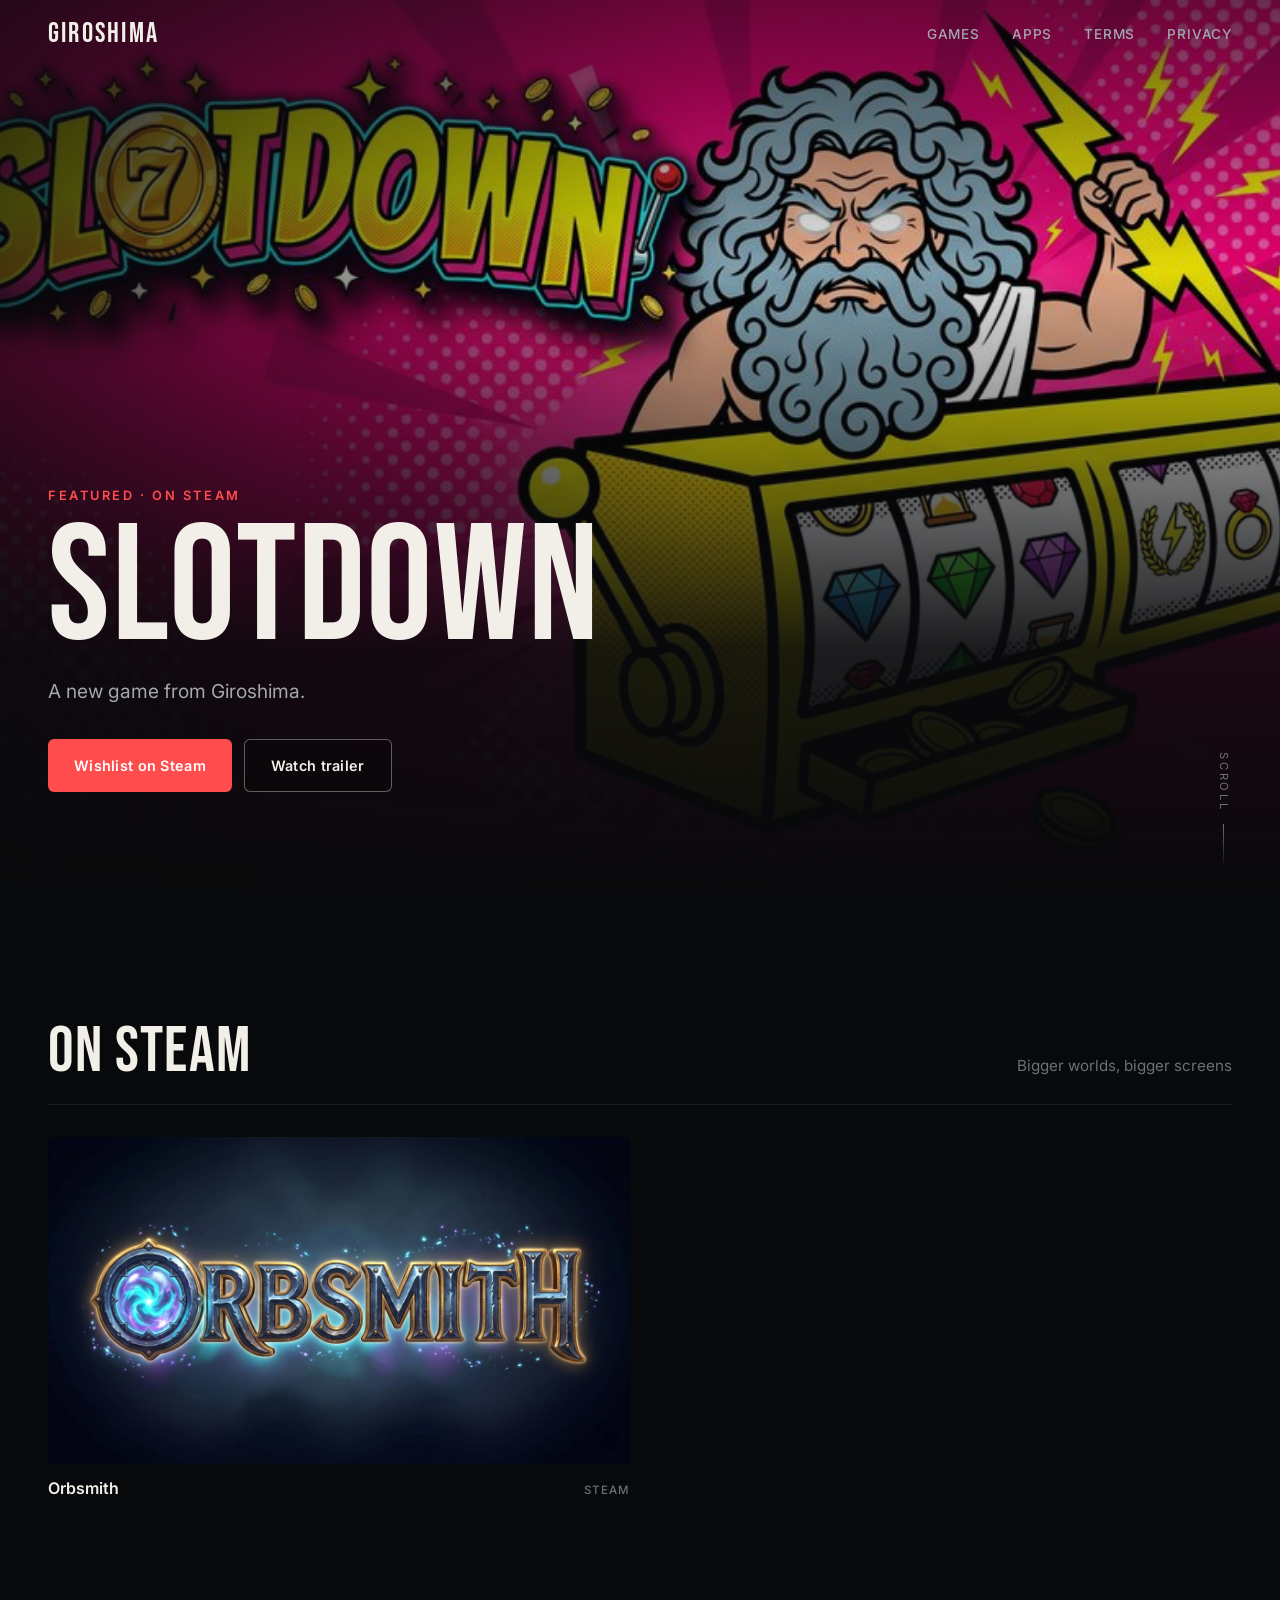
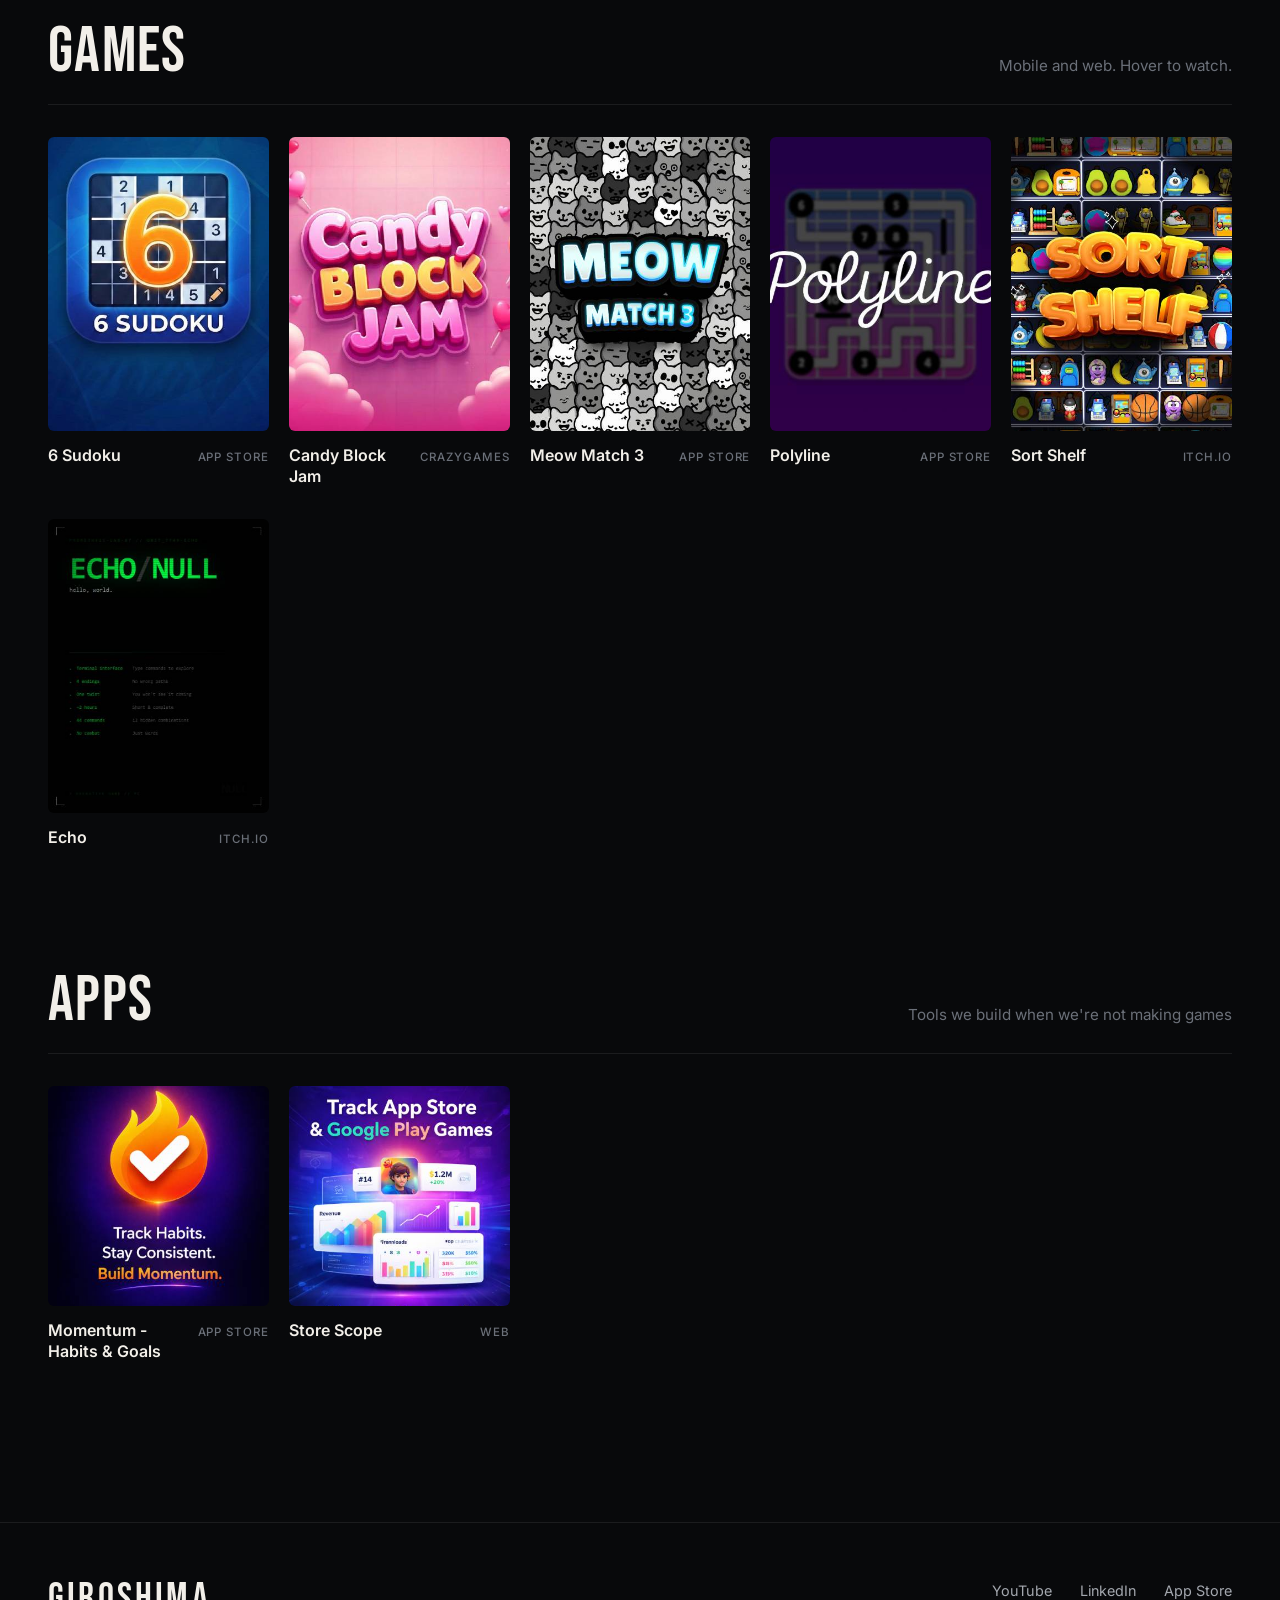
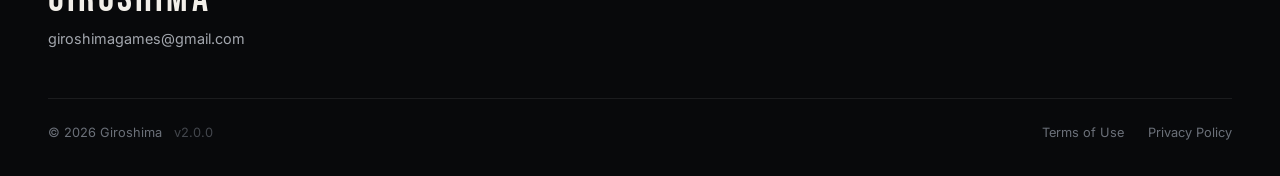
==== commit 2436b95f: "Redesign homepage with dark cinematic style, add SLOTDOWN - Featured PC game hero with muted trailer" ====
--- a/index.html
+++ b/index.html
@@ -4,27 +4,21 @@
     <meta charset="UTF-8">
     <meta name="viewport" content="width=device-width, initial-scale=1.0">
     <title>Giroshima - Games</title>
-    <meta name="description" content="Giroshima - Discover amazing indie games">
+    <meta name="description" content="Giroshima is an independent game studio making PC, mobile and web games.">
+    <meta name="theme-color" content="#08090b">
     <link rel="icon" type="image/svg+xml" href="favicon.svg">
-    <link rel="stylesheet" href="css/style.css">
     <link rel="preconnect" href="https://fonts.googleapis.com">
     <link rel="preconnect" href="https://fonts.gstatic.com" crossorigin>
-    <link href="https://fonts.googleapis.com/css2?family=Orbitron:wght@400;600;700;900&family=Inter:wght@300;400;500;600&display=swap" rel="stylesheet">
+    <link href="https://fonts.googleapis.com/css2?family=Bebas+Neue&family=Inter:wght@400;500;600&display=swap" rel="stylesheet">
+    <link rel="stylesheet" href="css/site.css">
 </head>
 <body>
-    <!-- Animated background particles -->
-    <canvas id="particles-canvas"></canvas>
-
-
     <!-- Navigation -->
     <nav class="navbar">
         <div class="nav-container">
-            <a href="index.html" class="logo">
-                <span class="logo-icon">&#9670;</span>
-                <span class="logo-text">GIROSHIMA</span>
-            </a>
+            <a href="index.html" class="logo">GIROSHIMA</a>
             <ul class="nav-links">
-                <li><a href="#pc-games" class="nav-link active">Games</a></li>
+                <li><a href="#games" class="nav-link">Games</a></li>
                 <li><a href="#apps" class="nav-link">Apps</a></li>
                 <li><a href="terms.html" class="nav-link">Terms</a></li>
                 <li><a href="privacy.html" class="nav-link">Privacy</a></li>
@@ -32,108 +26,60 @@
             <button class="mobile-menu-btn" aria-label="Toggle menu">
                 <span></span>
                 <span></span>
-                <span></span>
             </button>
         </div>
     </nav>
 
-    <!-- Hero Section -->
-    <header class="hero">
+    <!-- Hero: featured PC game, filled from site-data.json -->
+    <header class="hero" id="hero">
+        <div class="hero-media" id="hero-media"></div>
+        <div class="hero-shade"></div>
         <div class="hero-content">
-            <h1 class="hero-title">
-                <span class="title-line">GIRO</span><span class="title-line accent">SHIMA</span>
-            </h1>
-            <p class="hero-subtitle">Game Developer</p>
-            <div class="hero-cta">
-                <a href="#pc-games" class="btn btn-primary">Explore Games</a>
+            <p class="eyebrow" id="hero-eyebrow">Independent game studio</p>
+            <h1 class="hero-title" id="hero-title">Giroshima</h1>
+            <p class="hero-tagline" id="hero-tagline">We make games for every screen.</p>
+            <div class="hero-cta" id="hero-cta">
+                <a href="#games" class="btn btn-primary">Explore games</a>
             </div>
         </div>
-        <!-- Mini-games Left Column -->
-        <div class="hero-minigames-group hero-minigames-left">
-            <div class="hero-minigame">
-                <canvas id="snake-canvas" width="160" height="120"></canvas>
-                <span class="minigame-label">Snake</span>
-            </div>
-            <div class="hero-minigame">
-                <canvas id="pong-canvas" width="160" height="120"></canvas>
-                <span class="minigame-label">Pong</span>
-            </div>
-            <div class="hero-minigame">
-                <canvas id="brickbreaker-canvas" width="160" height="120"></canvas>
-                <span class="minigame-label">Brick Breaker</span>
-            </div>
-        </div>
-        <!-- Mini-games Right Column -->
-        <div class="hero-minigames-group hero-minigames-right">
-            <div class="hero-minigame">
-                <canvas id="tetris-canvas" width="120" height="160"></canvas>
-                <span class="minigame-label">Tetris</span>
-            </div>
-            <div class="hero-minigame">
-                <canvas id="memory-canvas" width="160" height="120"></canvas>
-                <span class="minigame-label">Memory</span>
-            </div>
-            <div class="hero-minigame">
-                <canvas id="tictactoe-canvas" width="130" height="130"></canvas>
-                <span class="minigame-label">Tic Tac Toe</span>
-            </div>
-        </div>
-        <div class="hero-glow"></div>
+        <a href="#games" class="scroll-hint" aria-label="Scroll to games">Scroll</a>
     </header>
 
-    <!-- PC Games Section -->
-    <section id="pc-games" class="section pc-games-section">
+    <!-- More PC Games (anything after the featured one) -->
+    <section id="pc-games" class="section" hidden>
         <div class="container">
-            <h2 class="section-title">
-                <span class="title-decoration"></span>
-                PC Games
-                <span class="title-decoration"></span>
-            </h2>
-            <p class="section-subtitle">Bigger worlds, bigger screens</p>
-            <div class="games-grid pc-games-grid" id="pc-games-grid">
-                <!-- PC games will be loaded dynamically -->
+            <div class="section-head">
+                <h2 class="section-title">On Steam</h2>
+                <p class="section-subtitle">Bigger worlds, bigger screens</p>
             </div>
-            <div class="empty-state" id="pc-games-empty">
-                <div class="empty-icon">&#128421;</div>
-                <p>PC games coming soon! Stay tuned.</p>
-            </div>
+            <div class="games-grid wide-grid" id="pc-games-grid"></div>
         </div>
     </section>
 
     <!-- Games Section -->
-    <section id="games" class="section games-section">
+    <section id="games" class="section">
         <div class="container">
-            <h2 class="section-title">
-                <span class="title-decoration"></span>
-                Our Games
-                <span class="title-decoration"></span>
-            </h2>
-            <p class="section-subtitle">Check out our latest creations</p>
-            <div class="games-grid" id="games-grid">
-                <!-- Games will be loaded dynamically from localStorage -->
+            <div class="section-head">
+                <h2 class="section-title">Games</h2>
+                <p class="section-subtitle">Mobile and web. Hover to watch.</p>
             </div>
+            <div class="games-grid" id="games-grid"></div>
             <div class="empty-state" id="games-empty">
-                <div class="empty-icon">&#127918;</div>
-                <p>Games coming soon! Stay tuned.</p>
+                <p>Games coming soon.</p>
             </div>
         </div>
     </section>
 
     <!-- Apps Section -->
-    <section id="apps" class="section apps-section">
+    <section id="apps" class="section">
         <div class="container">
-            <h2 class="section-title">
-                <span class="title-decoration"></span>
-                Our Apps
-                <span class="title-decoration"></span>
-            </h2>
-            <p class="section-subtitle">Beyond games &mdash; tools and utilities we build</p>
-            <div class="games-grid" id="apps-grid">
-                <!-- Apps will be loaded dynamically -->
+            <div class="section-head">
+                <h2 class="section-title">Apps</h2>
+                <p class="section-subtitle">Tools we build when we're not making games</p>
             </div>
+            <div class="games-grid apps-grid" id="apps-grid"></div>
             <div class="empty-state" id="apps-empty">
-                <div class="empty-icon">&#128241;</div>
-                <p>Apps coming soon! Stay tuned.</p>
+                <p>Apps coming soon.</p>
             </div>
         </div>
     </section>
@@ -143,30 +89,25 @@
         <div class="container">
             <div class="footer-content">
                 <div class="footer-brand">
-                    <span class="logo-icon">&#9670;</span>
-                    <span class="logo-text">GIROSHIMA</span>
+                    <span class="logo">GIROSHIMA</span>
+                    <a href="mailto:giroshimagames@gmail.com" class="footer-mail">giroshimagames@gmail.com</a>
                 </div>
+                <div class="footer-social">
+                    <a href="https://www.youtube.com/@girayilhan8198" target="_blank" rel="noopener noreferrer">YouTube</a>
+                    <a href="https://www.linkedin.com/in/girayilhan/" target="_blank" rel="noopener noreferrer">LinkedIn</a>
+                    <a href="https://apps.apple.com/tr/developer/giray-ilhan/id1880998348?l=tr" target="_blank" rel="noopener noreferrer">App Store</a>
+                </div>
+            </div>
+            <div class="footer-bottom">
+                <p>&copy; 2026 Giroshima <span class="version">v2.0.0</span></p>
                 <div class="footer-links">
                     <a href="terms.html">Terms of Use</a>
                     <a href="privacy.html">Privacy Policy</a>
                 </div>
-                <div class="footer-social">
-                    <a href="https://www.youtube.com/@girayilhan8198" target="_blank" rel="noopener noreferrer" aria-label="YouTube" class="social-link">&#9654; YouTube</a>
-                    <a href="https://www.linkedin.com/in/girayilhan/" target="_blank" rel="noopener noreferrer" aria-label="LinkedIn" class="social-link">&#9670; LinkedIn</a>
-                    <a href="https://apps.apple.com/tr/developer/giray-ilhan/id1880998348?l=tr" target="_blank" rel="noopener noreferrer" aria-label="App Store" class="social-link">&#63743; App Store</a>
-                </div>
-            </div>
-            <div class="footer-bottom">
-                <p>&copy; 2026 Giroshima. All rights reserved. <span style="color:var(--text-muted); font-size:0.75rem;">v1.2.0</span></p>
             </div>
         </div>
     </footer>
 
-    <script src="js/particles.js"></script>
-    <script src="js/astronaut.js"></script>
-    <script src="js/spacecats.js"></script>
-    <script src="js/interactive.js"></script>
-    <script src="js/minigames.js"></script>
     <script src="js/main.js"></script>
 </body>
 </html>
--- a/css/site.css
+++ b/css/site.css
@@ -0,0 +1,536 @@
+/* ========================================
+   GIROSHIMA - Site styles (home + legal pages)
+   Dark, cinematic. Editor keeps css/style.css.
+   ======================================== */
+
+:root {
+    --bg: #08090b;
+    --bg-raised: #111317;
+    --line: rgba(255, 255, 255, 0.08);
+    --text: #f2efe9;
+    --text-dim: #a3a7ae;
+    --text-muted: #6b7079;
+    --accent: #ff4d4d;
+    --accent-hover: #ff6b6b;
+
+    --font-display: 'Bebas Neue', 'Impact', sans-serif;
+    --font-body: 'Inter', system-ui, -apple-system, sans-serif;
+
+    --gutter: clamp(16px, 4vw, 48px);
+    --max: 1280px;
+    --radius: 6px;
+    --ease: cubic-bezier(0.2, 0.7, 0.2, 1);
+}
+
+*, *::before, *::after { box-sizing: border-box; margin: 0; padding: 0; }
+
+html { scroll-behavior: smooth; }
+
+body {
+    background: var(--bg);
+    color: var(--text);
+    font-family: var(--font-body);
+    font-size: 16px;
+    line-height: 1.6;
+    -webkit-font-smoothing: antialiased;
+    overflow-x: hidden;
+}
+
+a { color: inherit; text-decoration: none; }
+img { display: block; max-width: 100%; }
+
+.container {
+    max-width: var(--max);
+    margin: 0 auto;
+    padding: 0 var(--gutter);
+}
+
+/* ---- Navbar ---- */
+.navbar {
+    position: fixed;
+    inset: 0 0 auto 0;
+    z-index: 100;
+    transition: background 0.3s, border-color 0.3s;
+    border-bottom: 1px solid transparent;
+}
+
+.navbar.scrolled {
+    background: rgba(8, 9, 11, 0.85);
+    backdrop-filter: blur(12px);
+    -webkit-backdrop-filter: blur(12px);
+    border-bottom-color: var(--line);
+}
+
+.nav-container {
+    max-width: var(--max);
+    margin: 0 auto;
+    padding: 20px var(--gutter);
+    display: flex;
+    align-items: center;
+    justify-content: space-between;
+}
+
+.logo {
+    font-family: var(--font-display);
+    font-size: 1.75rem;
+    letter-spacing: 0.08em;
+    line-height: 1;
+}
+
+.nav-links {
+    display: flex;
+    gap: 32px;
+    list-style: none;
+}
+
+.nav-link {
+    font-size: 0.85rem;
+    font-weight: 500;
+    letter-spacing: 0.06em;
+    text-transform: uppercase;
+    color: var(--text-dim);
+    transition: color 0.2s;
+}
+
+.nav-link:hover,
+.nav-link.active { color: var(--text); }
+
+.mobile-menu-btn {
+    display: none;
+    width: 32px;
+    height: 32px;
+    background: none;
+    border: 0;
+    cursor: pointer;
+    position: relative;
+}
+
+.mobile-menu-btn span {
+    position: absolute;
+    left: 4px;
+    right: 4px;
+    height: 2px;
+    background: var(--text);
+    transition: transform 0.25s var(--ease), top 0.25s var(--ease);
+}
+
+.mobile-menu-btn span:nth-child(1) { top: 11px; }
+.mobile-menu-btn span:nth-child(2) { top: 19px; }
+.mobile-menu-btn.active span:nth-child(1) { top: 15px; transform: rotate(45deg); }
+.mobile-menu-btn.active span:nth-child(2) { top: 15px; transform: rotate(-45deg); }
+
+/* ---- Buttons ---- */
+.btn {
+    display: inline-flex;
+    align-items: center;
+    gap: 8px;
+    padding: 14px 26px;
+    border-radius: var(--radius);
+    font-size: 0.9rem;
+    font-weight: 600;
+    letter-spacing: 0.02em;
+    transition: background 0.2s, color 0.2s, border-color 0.2s, transform 0.2s var(--ease);
+}
+
+.btn:hover { transform: translateY(-1px); }
+
+.btn-primary {
+    background: var(--accent);
+    color: #fff;
+}
+
+.btn-primary:hover { background: var(--accent-hover); }
+
+.btn-ghost {
+    border: 1px solid rgba(255, 255, 255, 0.35);
+    color: var(--text);
+    background: rgba(0, 0, 0, 0.2);
+}
+
+.btn-ghost:hover { border-color: var(--text); }
+
+/* ---- Hero ---- */
+.hero {
+    position: relative;
+    min-height: 100vh;
+    min-height: 100svh;
+    display: flex;
+    align-items: flex-end;
+    overflow: hidden;
+    isolation: isolate;
+}
+
+.hero-media {
+    position: absolute;
+    inset: 0;
+    z-index: -2;
+    background:
+        radial-gradient(ellipse at 70% 30%, rgba(255, 77, 77, 0.18), transparent 60%),
+        var(--bg);
+}
+
+.hero-poster {
+    position: absolute;
+    inset: 0;
+    width: 100%;
+    height: 100%;
+    object-fit: cover;
+}
+
+/* 16:9 iframe scaled to cover the viewport */
+.hero-video {
+    position: absolute;
+    top: 50%;
+    left: 50%;
+    width: max(100vw, 177.78vh);
+    height: max(56.25vw, 100vh);
+    /* nudged up so trailer captions sit above the title block */
+    transform: translate(-50%, -62%);
+    border: 0;
+    pointer-events: none;
+    opacity: 0;
+    transition: opacity 1.2s ease;
+}
+
+.hero-video.ready { opacity: 1; }
+
+.hero-shade {
+    position: absolute;
+    inset: 0;
+    z-index: -1;
+    background:
+        linear-gradient(to top, var(--bg) 0%, rgba(8, 9, 11, 0.92) 28%, rgba(8, 9, 11, 0.55) 48%, rgba(8, 9, 11, 0.1) 70%, rgba(8, 9, 11, 0.6) 100%),
+        linear-gradient(to right, rgba(8, 9, 11, 0.7) 0%, transparent 55%);
+}
+
+.hero-content {
+    width: 100%;
+    max-width: var(--max);
+    margin: 0 auto;
+    padding: 0 var(--gutter) clamp(72px, 12vh, 140px);
+}
+
+.eyebrow {
+    font-size: 0.8rem;
+    font-weight: 600;
+    letter-spacing: 0.2em;
+    text-transform: uppercase;
+    color: var(--accent);
+    margin-bottom: 12px;
+}
+
+.hero-title {
+    font-family: var(--font-display);
+    font-weight: 400;
+    font-size: clamp(4rem, 13vw, 11rem);
+    line-height: 0.85;
+    letter-spacing: 0.01em;
+    text-transform: uppercase;
+    max-width: 12ch;
+}
+
+.hero-tagline {
+    margin-top: 16px;
+    font-size: clamp(1rem, 1.6vw, 1.2rem);
+    color: var(--text-dim);
+    max-width: 40ch;
+}
+
+.hero-cta {
+    display: flex;
+    flex-wrap: wrap;
+    gap: 12px;
+    margin-top: 32px;
+}
+
+.scroll-hint {
+    position: absolute;
+    right: var(--gutter);
+    bottom: 32px;
+    font-size: 0.7rem;
+    letter-spacing: 0.25em;
+    text-transform: uppercase;
+    color: var(--text-muted);
+    writing-mode: vertical-rl;
+    padding-bottom: 56px;
+}
+
+.scroll-hint::after {
+    content: '';
+    position: absolute;
+    left: 50%;
+    bottom: 0;
+    width: 1px;
+    height: 44px;
+    background: linear-gradient(var(--text-muted), transparent);
+}
+
+/* ---- Sections ---- */
+.section { padding: clamp(64px, 10vw, 120px) 0; }
+.section + .section { padding-top: 0; }
+
+.section-head {
+    display: flex;
+    align-items: baseline;
+    justify-content: space-between;
+    gap: 16px 32px;
+    flex-wrap: wrap;
+    padding-bottom: 20px;
+    margin-bottom: 32px;
+    border-bottom: 1px solid var(--line);
+}
+
+.section-title {
+    font-family: var(--font-display);
+    font-weight: 400;
+    font-size: clamp(2.5rem, 5vw, 4rem);
+    line-height: 1;
+    letter-spacing: 0.02em;
+    text-transform: uppercase;
+}
+
+.section-subtitle {
+    color: var(--text-muted);
+    font-size: 0.95rem;
+}
+
+/* ---- Game cards ---- */
+.games-grid {
+    display: grid;
+    grid-template-columns: repeat(auto-fill, minmax(220px, 1fr));
+    gap: 32px 20px;
+}
+
+.wide-grid { grid-template-columns: repeat(auto-fill, minmax(420px, 1fr)); }
+.wide-grid .game-card-media { aspect-ratio: 16 / 9; }
+
+.game-card { display: block; }
+
+.game-card-media {
+    position: relative;
+    aspect-ratio: 3 / 4;
+    border-radius: var(--radius);
+    overflow: hidden;
+    background: var(--bg-raised);
+}
+
+.apps-grid .game-card-media { aspect-ratio: 1 / 1; }
+
+.game-card-media img {
+    width: 100%;
+    height: 100%;
+    object-fit: cover;
+    transition: transform 0.6s var(--ease), filter 0.4s;
+}
+
+.game-card:hover .game-card-media img {
+    transform: scale(1.04);
+    filter: brightness(0.85);
+}
+
+.game-card-placeholder {
+    position: absolute;
+    inset: 0;
+    display: grid;
+    place-items: center;
+    padding: 16px;
+    text-align: center;
+    font-family: var(--font-display);
+    font-size: 2rem;
+    color: var(--text-muted);
+}
+
+.game-card-video {
+    position: absolute;
+    inset: 0;
+    opacity: 0;
+    transition: opacity 0.4s;
+    pointer-events: none;
+    overflow: hidden;
+}
+
+.game-card-video.active { opacity: 1; }
+
+/* Covers portrait cards with both landscape and shorts videos */
+.game-card-video iframe {
+    position: absolute;
+    top: 50%;
+    left: 50%;
+    width: 320%;
+    height: 100%;
+    transform: translate(-50%, -50%);
+    border: 0;
+}
+
+.game-card-info {
+    display: flex;
+    align-items: baseline;
+    justify-content: space-between;
+    gap: 12px;
+    padding-top: 14px;
+}
+
+.game-card-title {
+    font-size: 1rem;
+    font-weight: 600;
+    line-height: 1.3;
+    transition: color 0.2s;
+}
+
+.game-card:hover .game-card-title { color: var(--accent); }
+
+.game-card-platform {
+    flex-shrink: 0;
+    font-size: 0.72rem;
+    font-weight: 500;
+    letter-spacing: 0.08em;
+    text-transform: uppercase;
+    color: var(--text-muted);
+}
+
+.empty-state { display: none; color: var(--text-muted); padding: 32px 0; }
+.empty-state.visible { display: block; }
+
+/* ---- Scroll reveal ---- */
+.reveal {
+    opacity: 0;
+    transform: translateY(16px);
+    transition: opacity 0.7s var(--ease), transform 0.7s var(--ease);
+}
+
+.reveal.visible { opacity: 1; transform: none; }
+
+/* ---- Footer ---- */
+.footer {
+    border-top: 1px solid var(--line);
+    padding: 56px 0 32px;
+    margin-top: 40px;
+}
+
+.footer-content {
+    display: flex;
+    justify-content: space-between;
+    align-items: flex-start;
+    flex-wrap: wrap;
+    gap: 32px;
+}
+
+.footer-brand { display: flex; flex-direction: column; gap: 8px; }
+.footer-brand .logo { font-size: 2.5rem; }
+
+.footer-mail,
+.footer-social a,
+.footer-links a {
+    color: var(--text-dim);
+    font-size: 0.9rem;
+    transition: color 0.2s;
+}
+
+.footer-mail:hover,
+.footer-social a:hover,
+.footer-links a:hover { color: var(--text); }
+
+.footer-social { display: flex; gap: 28px; flex-wrap: wrap; }
+
+.footer-bottom {
+    display: flex;
+    justify-content: space-between;
+    flex-wrap: wrap;
+    gap: 16px;
+    margin-top: 48px;
+    padding-top: 24px;
+    border-top: 1px solid var(--line);
+    font-size: 0.8rem;
+    color: var(--text-muted);
+}
+
+.footer-links { display: flex; gap: 24px; }
+.footer-links a { font-size: 0.8rem; color: var(--text-muted); }
+.version { margin-left: 8px; opacity: 0.6; }
+
+/* ---- Legal pages ---- */
+.legal-page { padding: 140px var(--gutter) 64px; }
+
+.legal-content {
+    max-width: 760px;
+    margin: 0 auto;
+    color: var(--text-dim);
+}
+
+.legal-content h1 {
+    font-family: var(--font-display);
+    font-weight: 400;
+    font-size: clamp(3rem, 8vw, 5rem);
+    line-height: 1;
+    text-transform: uppercase;
+    color: var(--text);
+}
+
+.legal-content h2 {
+    font-size: 1.25rem;
+    font-weight: 600;
+    color: var(--text);
+    margin: 48px 0 12px;
+}
+
+.legal-content h3 {
+    font-size: 1rem;
+    font-weight: 600;
+    color: var(--text);
+    margin: 28px 0 8px;
+}
+
+.legal-content p,
+.legal-content ul,
+.legal-content ol { margin-bottom: 16px; }
+.legal-content ul,
+.legal-content ol { padding-left: 22px; }
+.legal-content li { margin-bottom: 6px; }
+.legal-content strong { color: var(--text); font-weight: 600; }
+.legal-content a { color: var(--accent); }
+.legal-content a:hover { text-decoration: underline; }
+
+.last-updated {
+    margin-top: 12px;
+    margin-bottom: 40px !important;
+    font-size: 0.85rem;
+    color: var(--text-muted);
+}
+
+/* ---- Responsive ---- */
+@media (max-width: 760px) {
+    .mobile-menu-btn { display: block; z-index: 2; }
+
+    .nav-links {
+        position: fixed;
+        inset: 0;
+        flex-direction: column;
+        justify-content: center;
+        align-items: center;
+        gap: 28px;
+        background: var(--bg);
+        opacity: 0;
+        pointer-events: none;
+        transition: opacity 0.25s;
+    }
+
+    .nav-links.active { opacity: 1; pointer-events: auto; }
+
+    .nav-link {
+        font-family: var(--font-display);
+        font-size: 2.5rem;
+        font-weight: 400;
+        letter-spacing: 0.04em;
+        color: var(--text);
+    }
+
+    .games-grid { grid-template-columns: repeat(2, 1fr); gap: 24px 12px; }
+    .wide-grid { grid-template-columns: 1fr; }
+    .game-card-info { flex-direction: column; gap: 2px; }
+    .scroll-hint { display: none; }
+}
+
+@media (prefers-reduced-motion: reduce) {
+    html { scroll-behavior: auto; }
+    *, *::before, *::after { transition: none !important; }
+}
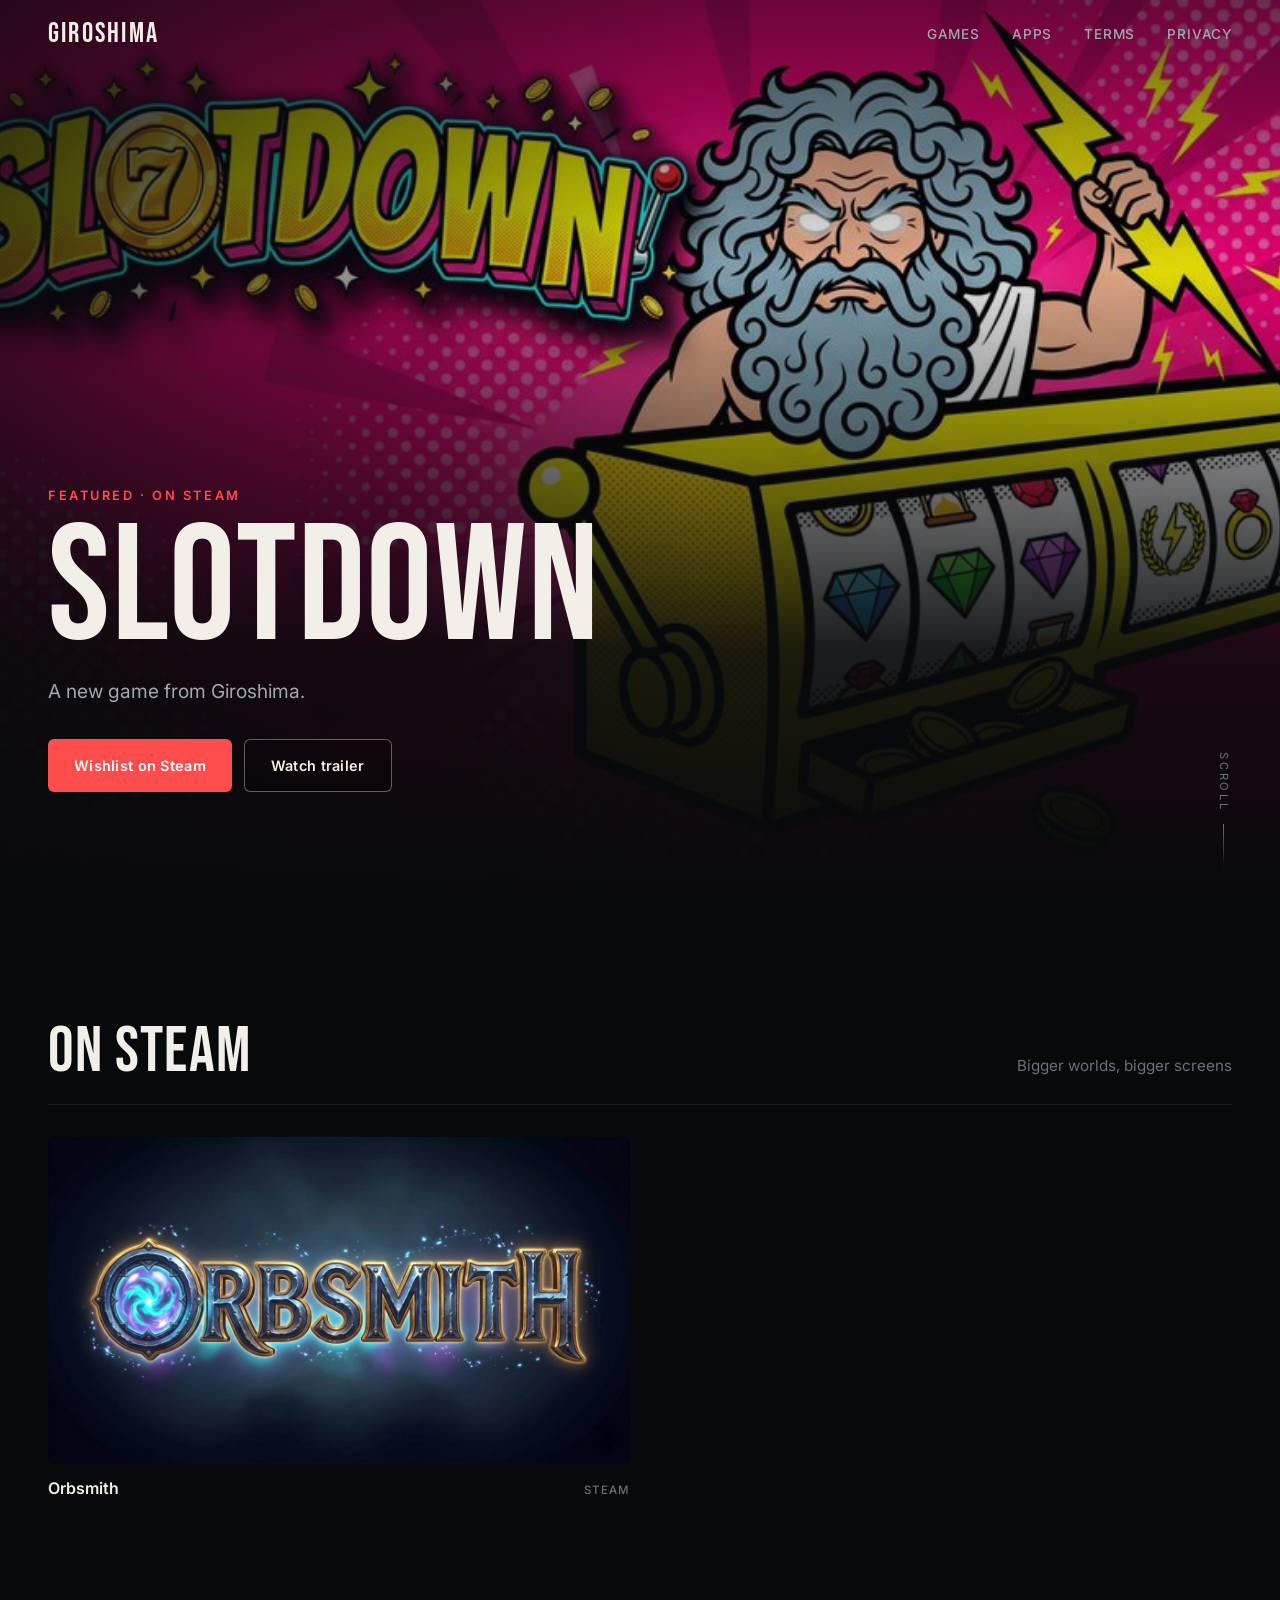
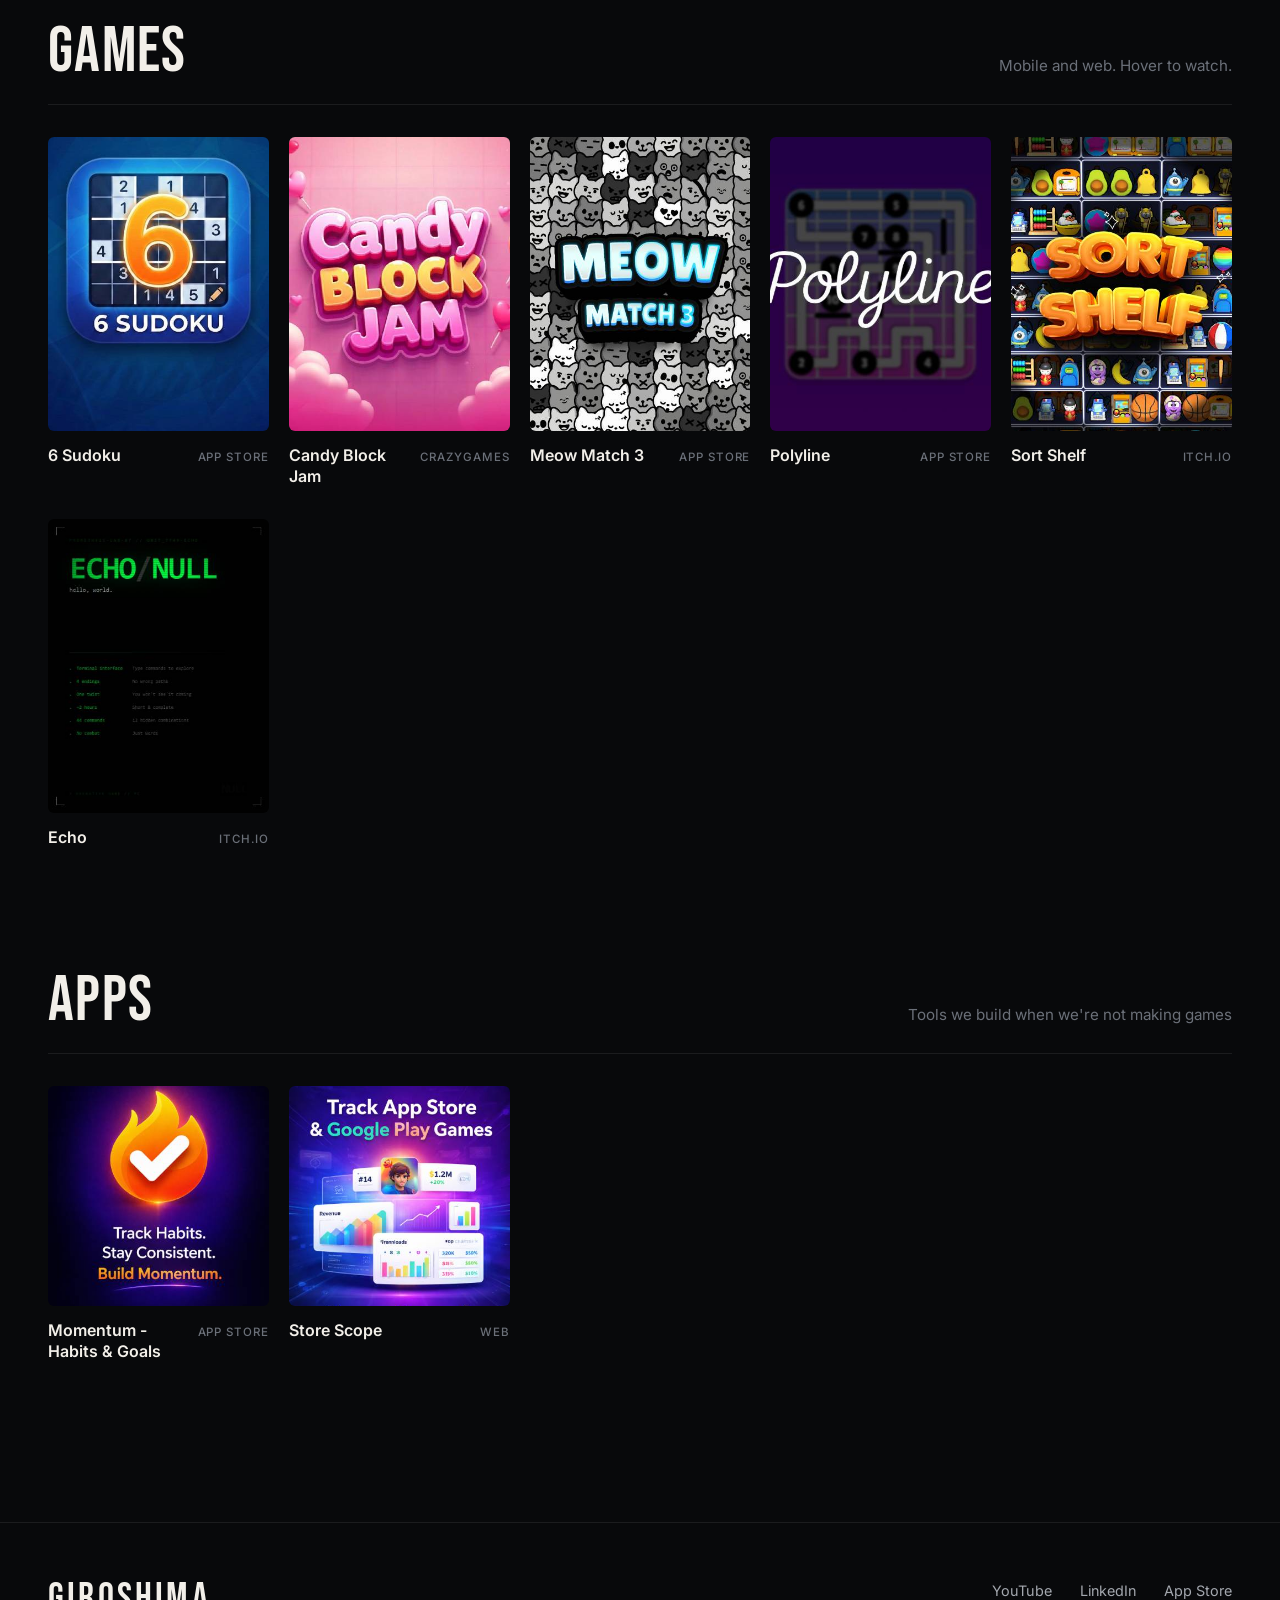
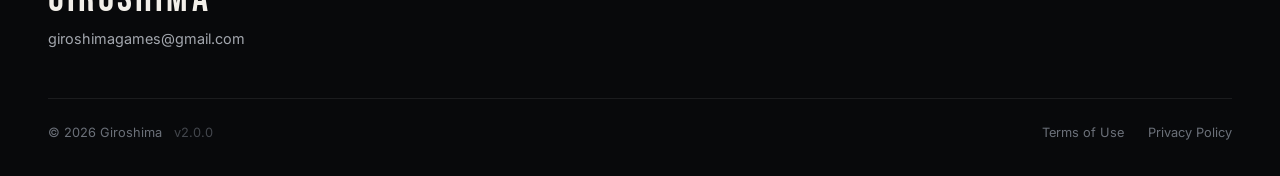
==== commit 7d42d070: "Cache-bust site.css and main.js Co-Authored-By: Claude Opus 5.5 <noreply@anthropic.com>" ====
--- a/index.html
+++ b/index.html
@@ -10,7 +10,7 @@
     <link rel="preconnect" href="https://fonts.googleapis.com">
     <link rel="preconnect" href="https://fonts.gstatic.com" crossorigin>
     <link href="https://fonts.googleapis.com/css2?family=Bebas+Neue&family=Inter:wght@400;500;600&display=swap" rel="stylesheet">
-    <link rel="stylesheet" href="css/site.css">
+    <link rel="stylesheet" href="css/site.css?v=2.0.0">
 </head>
 <body>
     <!-- Navigation -->
@@ -108,6 +108,6 @@
         </div>
     </footer>
 
-    <script src="js/main.js"></script>
+    <script src="js/main.js?v=2.0.0"></script>
 </body>
 </html>
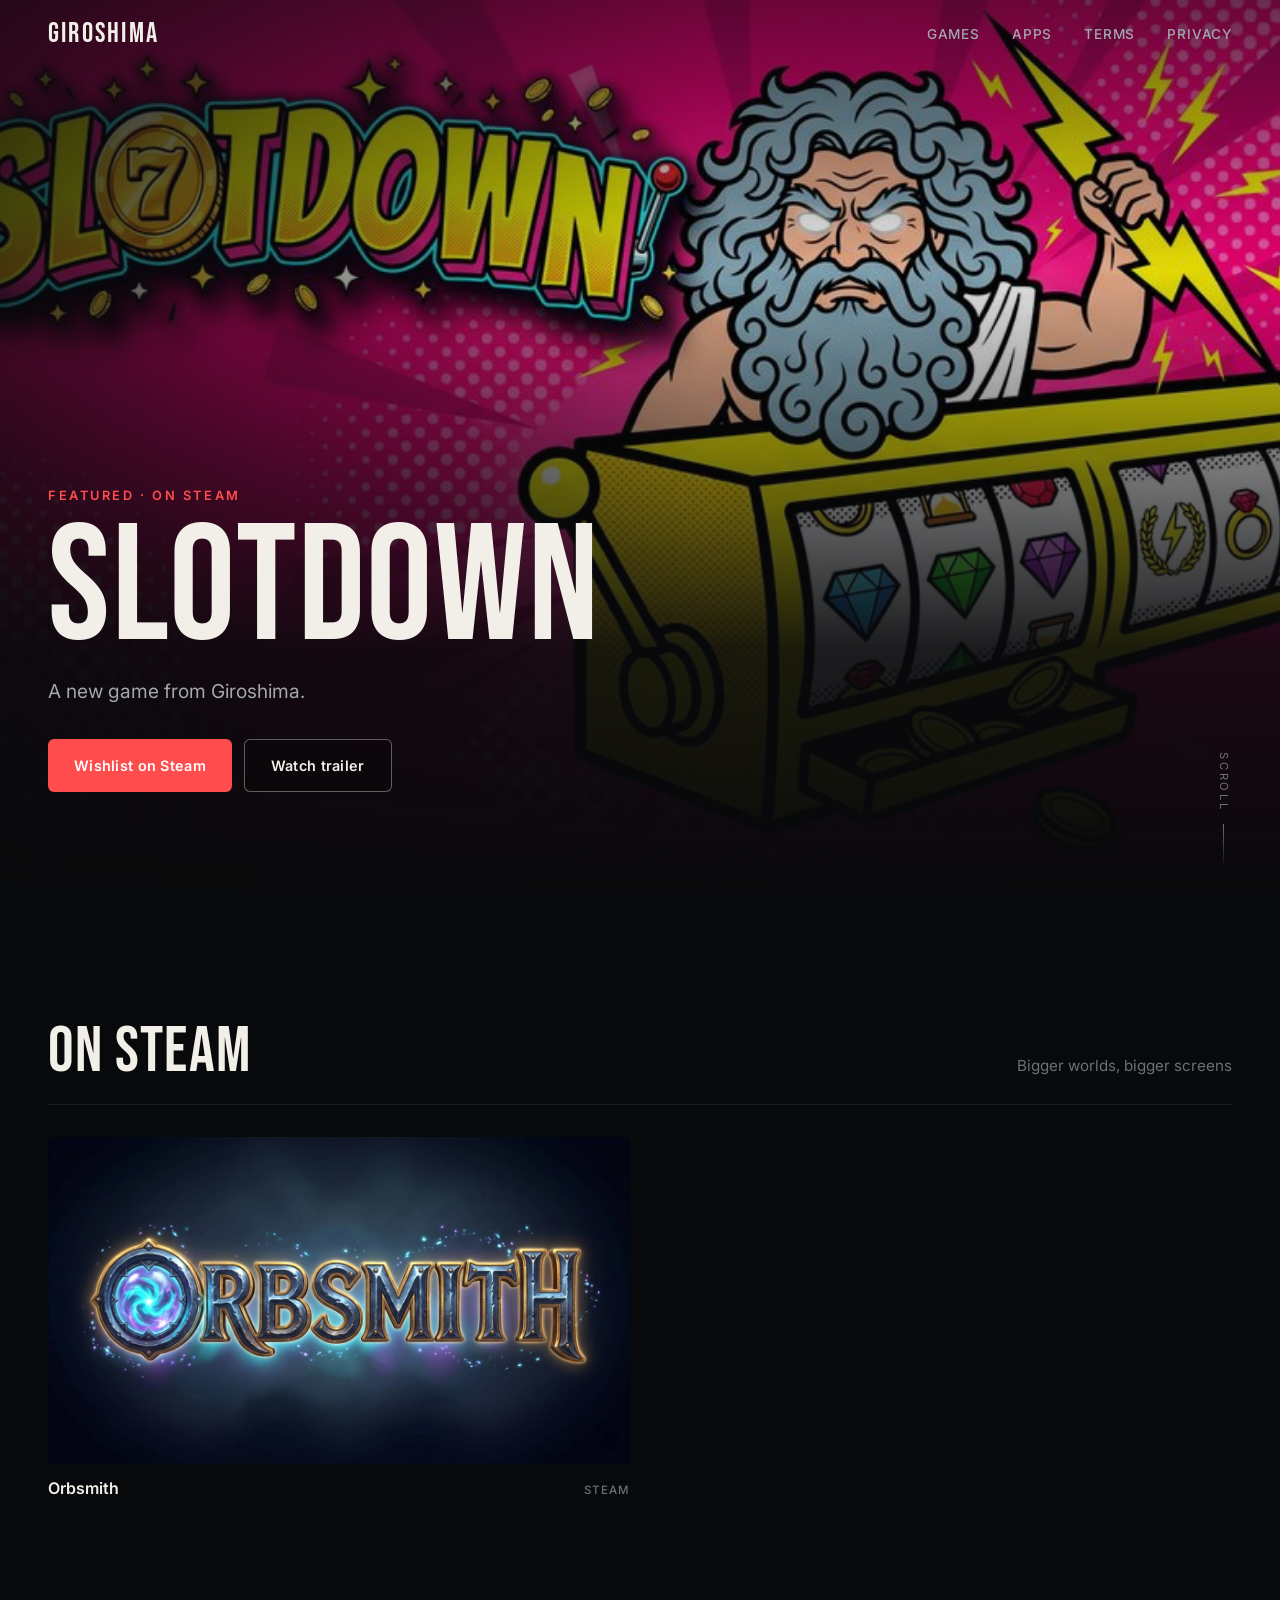
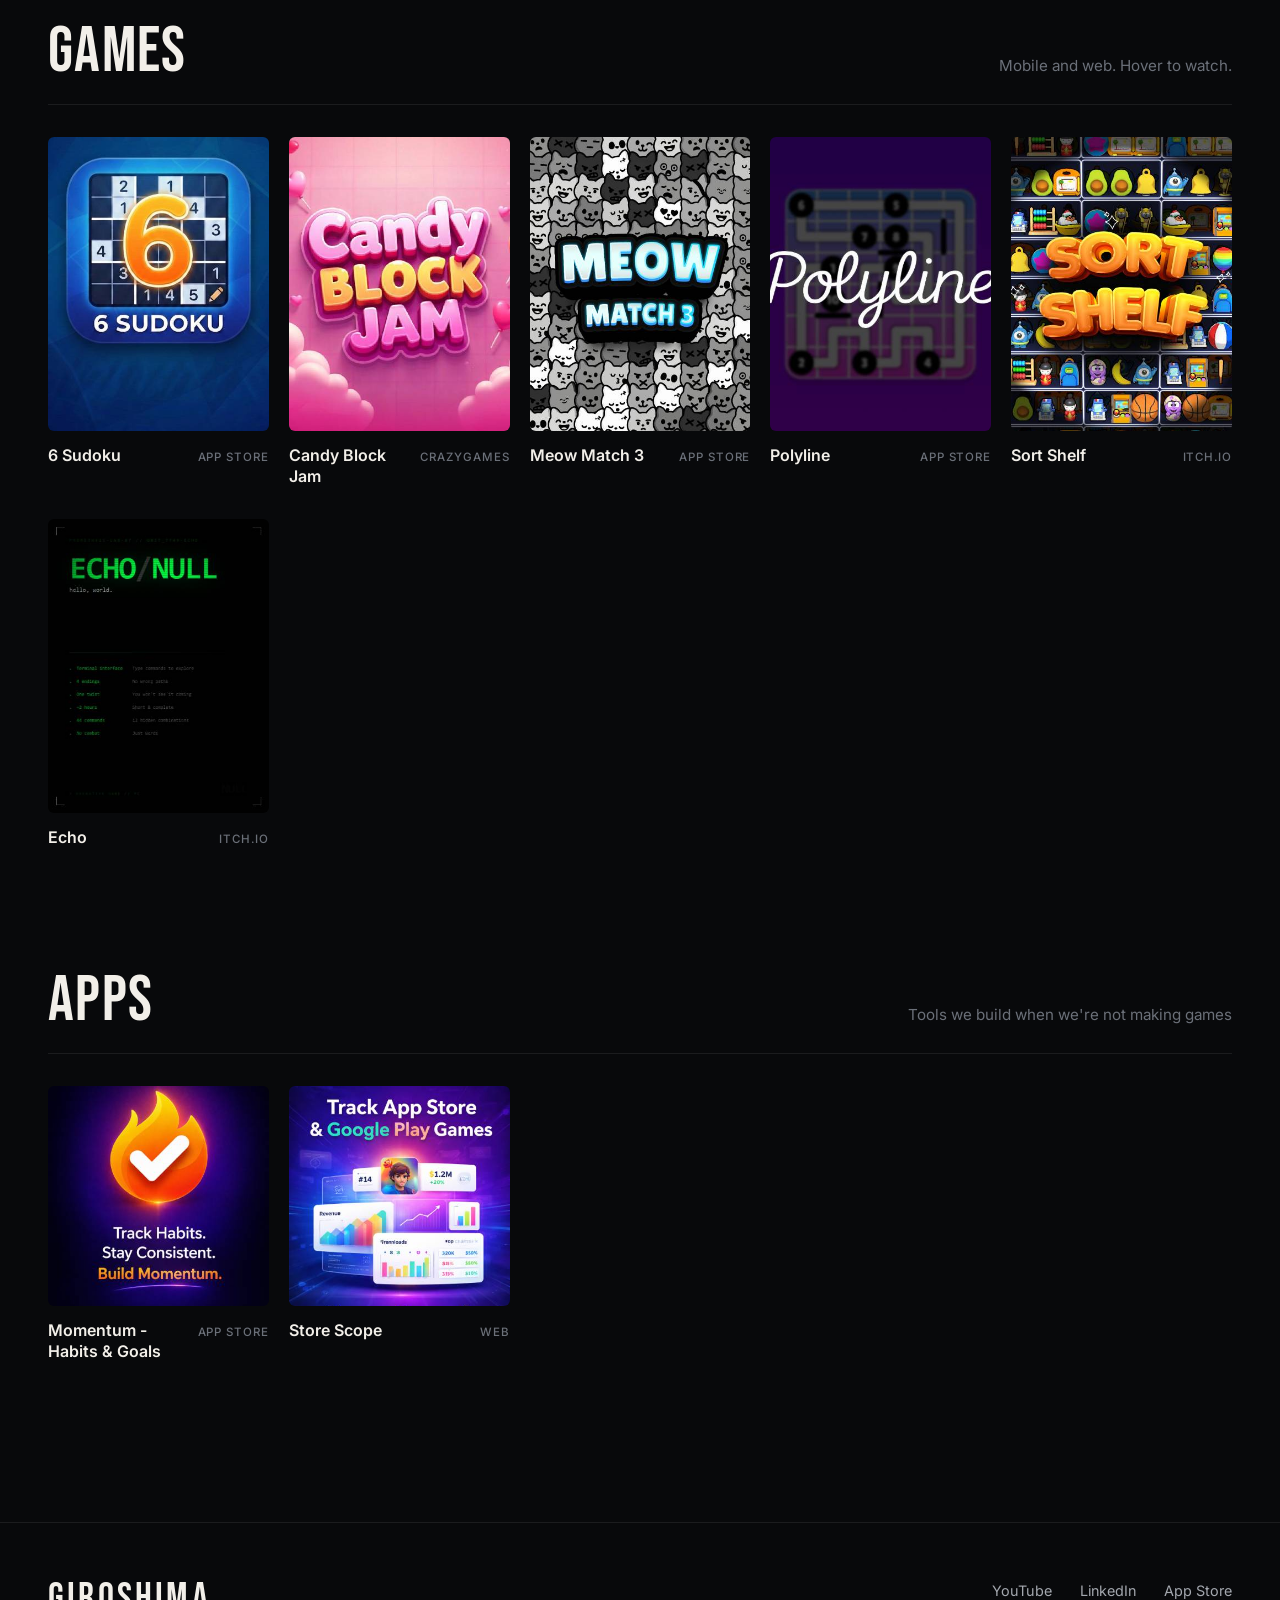
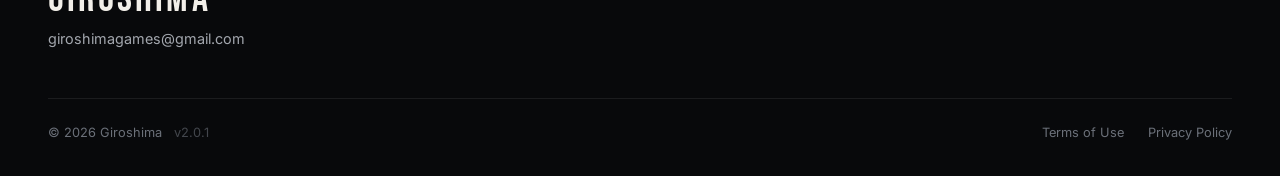
==== commit 3c2731fd: "Fix hidden cards (drop scroll reveal), hide hero until data loads Co-Authored-By: Claude Opus 5.5 <n" ====
--- a/index.html
+++ b/index.html
@@ -10,7 +10,7 @@
     <link rel="preconnect" href="https://fonts.googleapis.com">
     <link rel="preconnect" href="https://fonts.gstatic.com" crossorigin>
     <link href="https://fonts.googleapis.com/css2?family=Bebas+Neue&family=Inter:wght@400;500;600&display=swap" rel="stylesheet">
-    <link rel="stylesheet" href="css/site.css?v=2.0.0">
+    <link rel="stylesheet" href="css/site.css?v=2.0.1">
 </head>
 <body>
     <!-- Navigation -->
@@ -31,7 +31,7 @@
     </nav>
 
     <!-- Hero: featured PC game, filled from site-data.json -->
-    <header class="hero" id="hero">
+    <header class="hero is-loading" id="hero">
         <div class="hero-media" id="hero-media"></div>
         <div class="hero-shade"></div>
         <div class="hero-content">
@@ -99,7 +99,7 @@
                 </div>
             </div>
             <div class="footer-bottom">
-                <p>&copy; 2026 Giroshima <span class="version">v2.0.0</span></p>
+                <p>&copy; 2026 Giroshima <span class="version">v2.0.1</span></p>
                 <div class="footer-links">
                     <a href="terms.html">Terms of Use</a>
                     <a href="privacy.html">Privacy Policy</a>
@@ -108,6 +108,6 @@
         </div>
     </footer>
 
-    <script src="js/main.js?v=2.0.0"></script>
+    <script src="js/main.js?v=2.0.1"></script>
 </body>
 </html>
--- a/css/site.css
+++ b/css/site.css
@@ -210,6 +210,10 @@
     padding: 0 var(--gutter) clamp(72px, 12vh, 140px);
 }
 
+.hero-content { transition: opacity 0.5s ease; }
+/* Hidden until site-data.json fills in the featured game */
+.hero.is-loading .hero-content { opacity: 0; }
+
 .eyebrow {
     font-size: 0.8rem;
     font-weight: 600;
@@ -390,15 +394,6 @@
 
 .empty-state { display: none; color: var(--text-muted); padding: 32px 0; }
 .empty-state.visible { display: block; }
-
-/* ---- Scroll reveal ---- */
-.reveal {
-    opacity: 0;
-    transform: translateY(16px);
-    transition: opacity 0.7s var(--ease), transform 0.7s var(--ease);
-}
-
-.reveal.visible { opacity: 1; transform: none; }
 
 /* ---- Footer ---- */
 .footer {
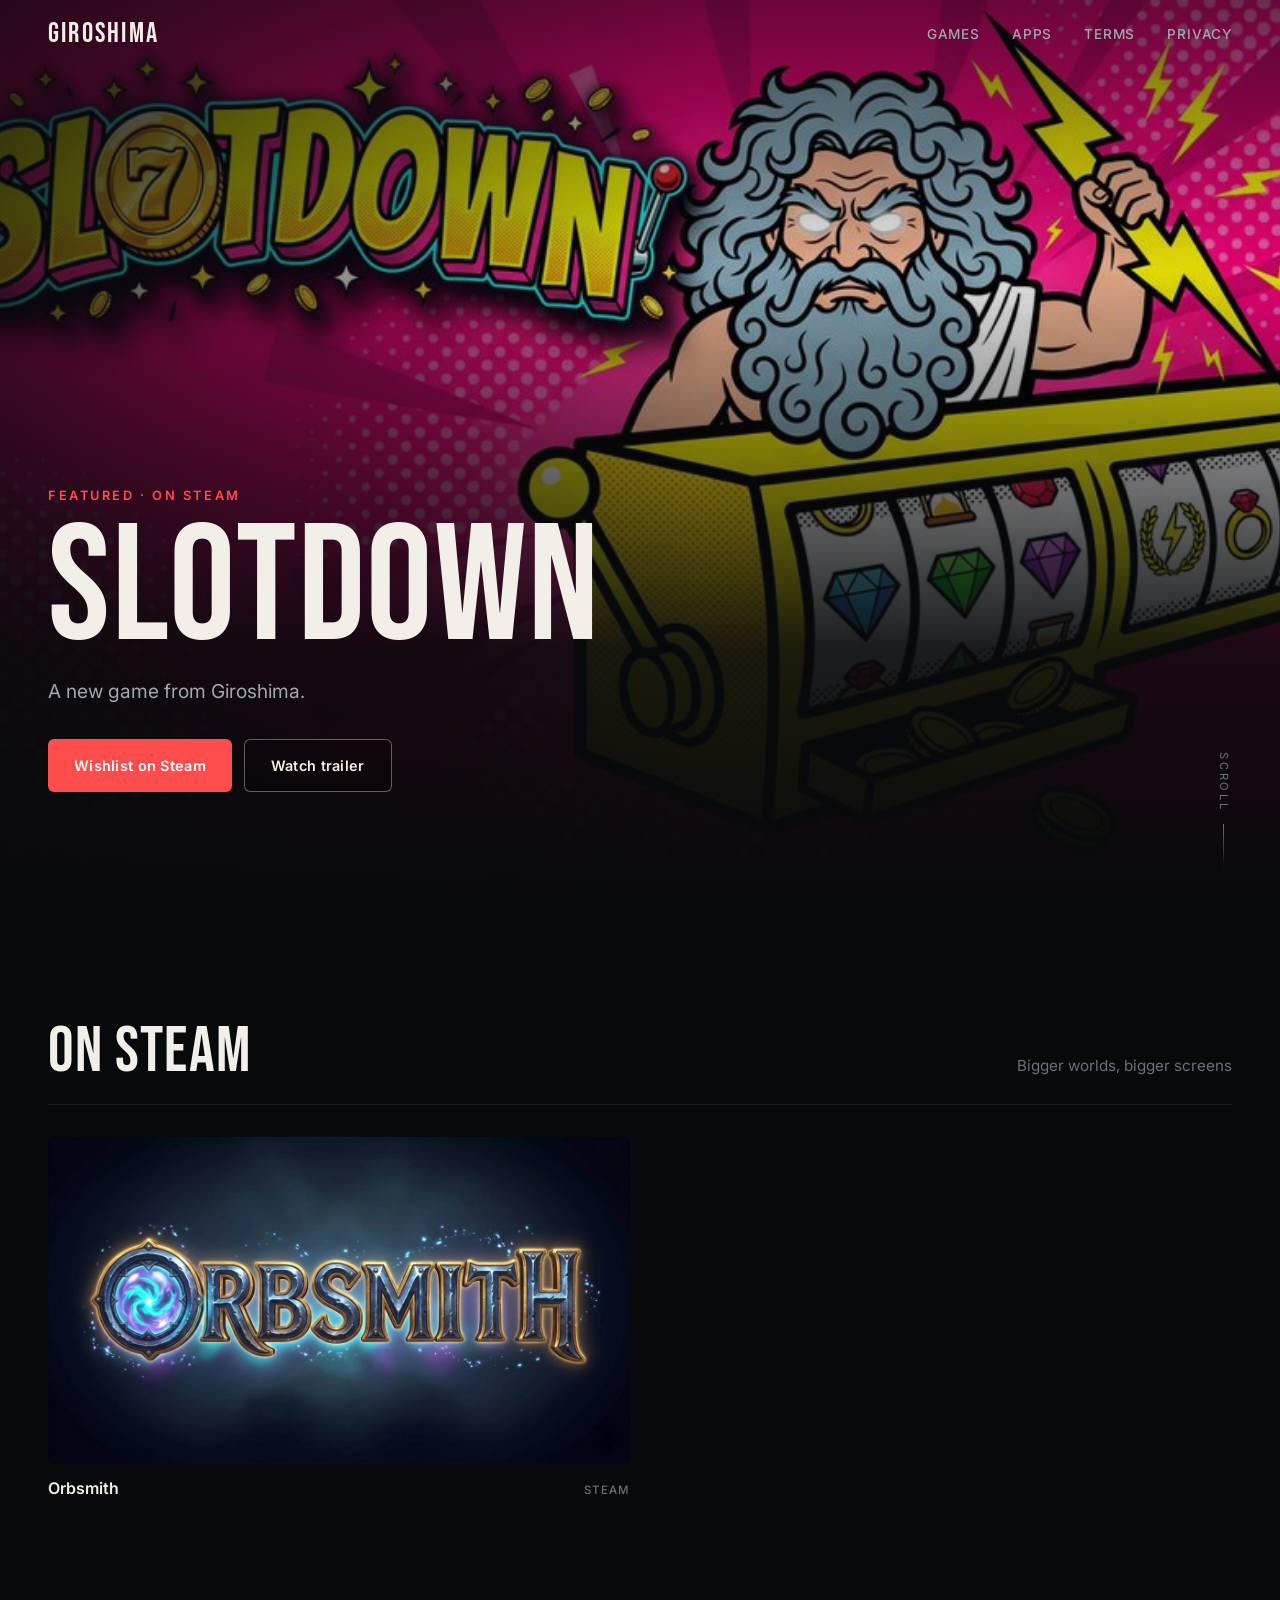
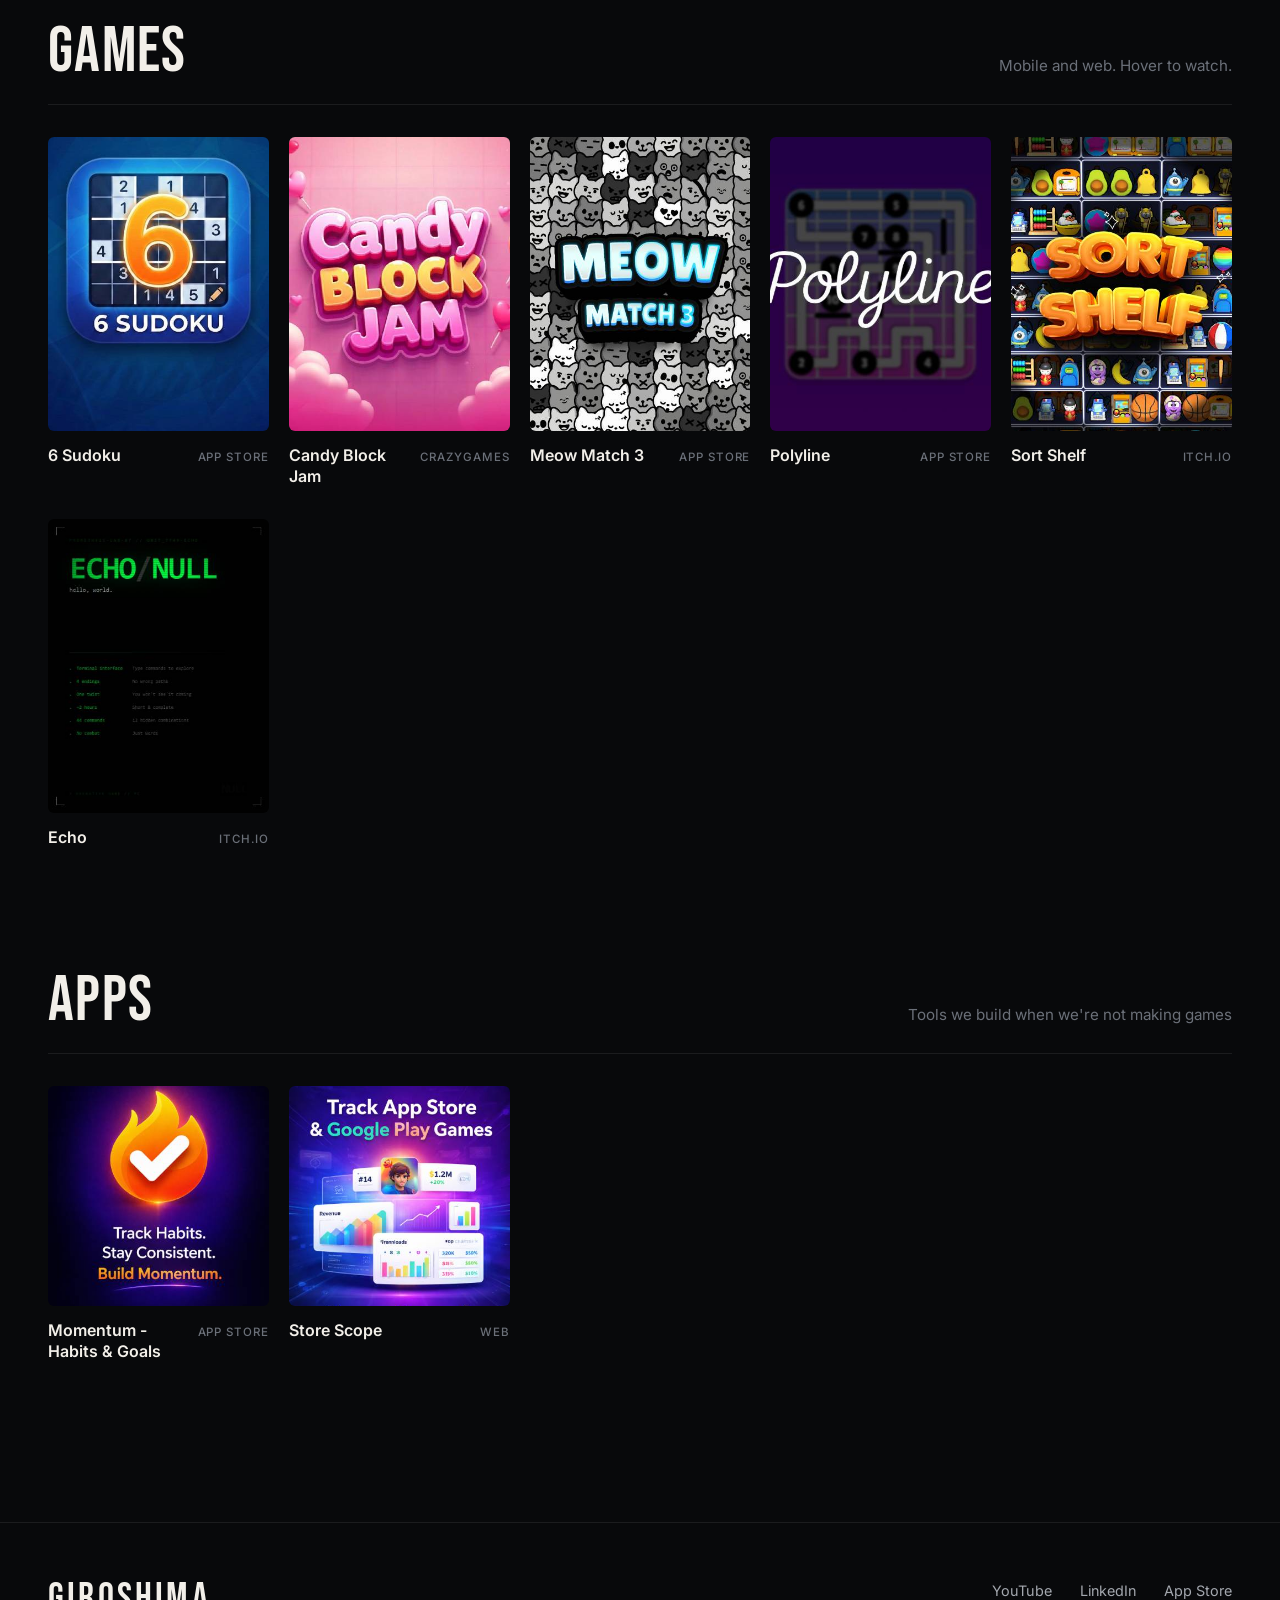
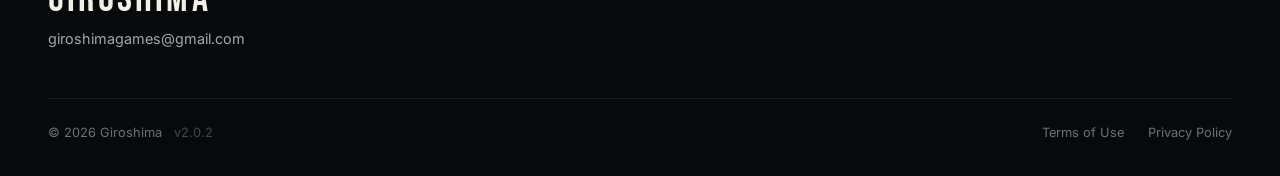
==== commit 853c05f4: "Move images out of site-data.json into images/ site-data.json was 420 KB of base64 and took ~11s to " ====
--- a/index.html
+++ b/index.html
@@ -10,7 +10,7 @@
     <link rel="preconnect" href="https://fonts.googleapis.com">
     <link rel="preconnect" href="https://fonts.gstatic.com" crossorigin>
     <link href="https://fonts.googleapis.com/css2?family=Bebas+Neue&family=Inter:wght@400;500;600&display=swap" rel="stylesheet">
-    <link rel="stylesheet" href="css/site.css?v=2.0.1">
+    <link rel="stylesheet" href="css/site.css?v=2.0.2">
 </head>
 <body>
     <!-- Navigation -->
@@ -99,7 +99,7 @@
                 </div>
             </div>
             <div class="footer-bottom">
-                <p>&copy; 2026 Giroshima <span class="version">v2.0.1</span></p>
+                <p>&copy; 2026 Giroshima <span class="version">v2.0.2</span></p>
                 <div class="footer-links">
                     <a href="terms.html">Terms of Use</a>
                     <a href="privacy.html">Privacy Policy</a>
@@ -108,6 +108,6 @@
         </div>
     </footer>
 
-    <script src="js/main.js?v=2.0.1"></script>
+    <script src="js/main.js?v=2.0.2"></script>
 </body>
 </html>
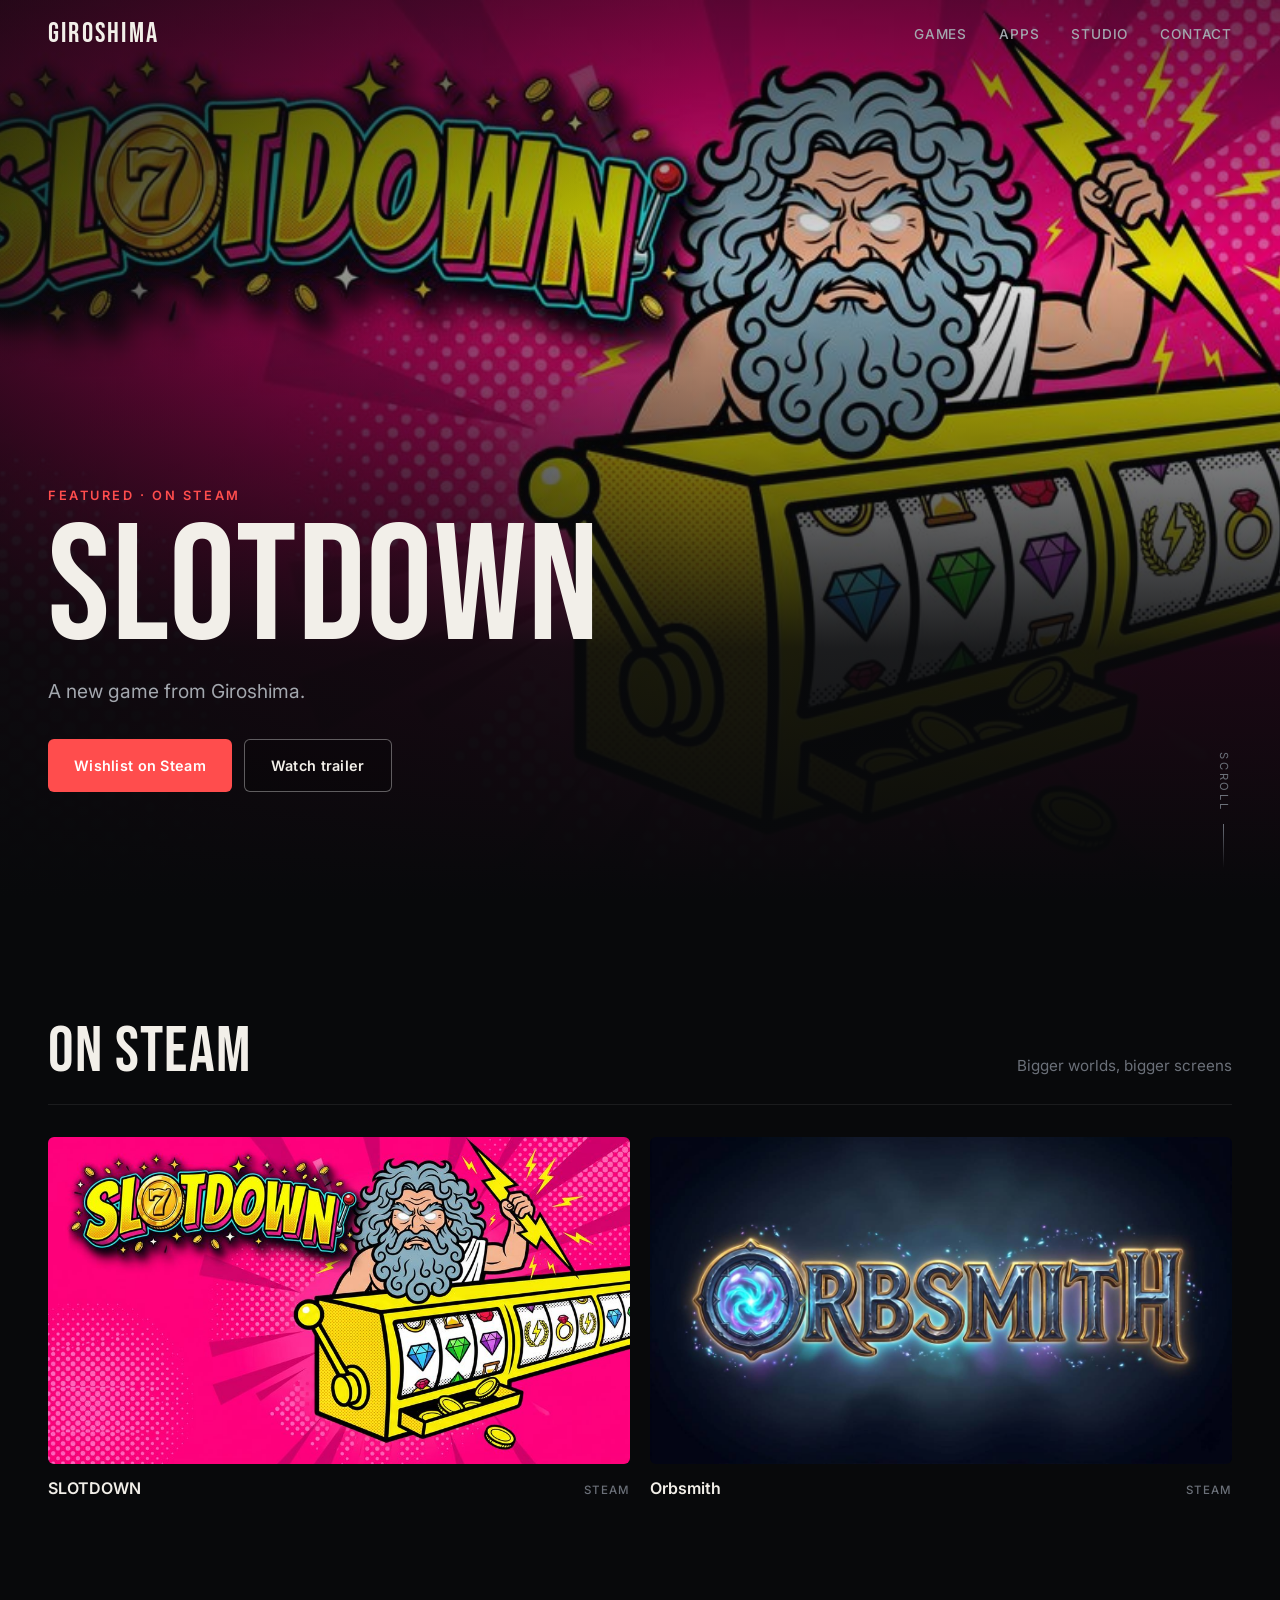
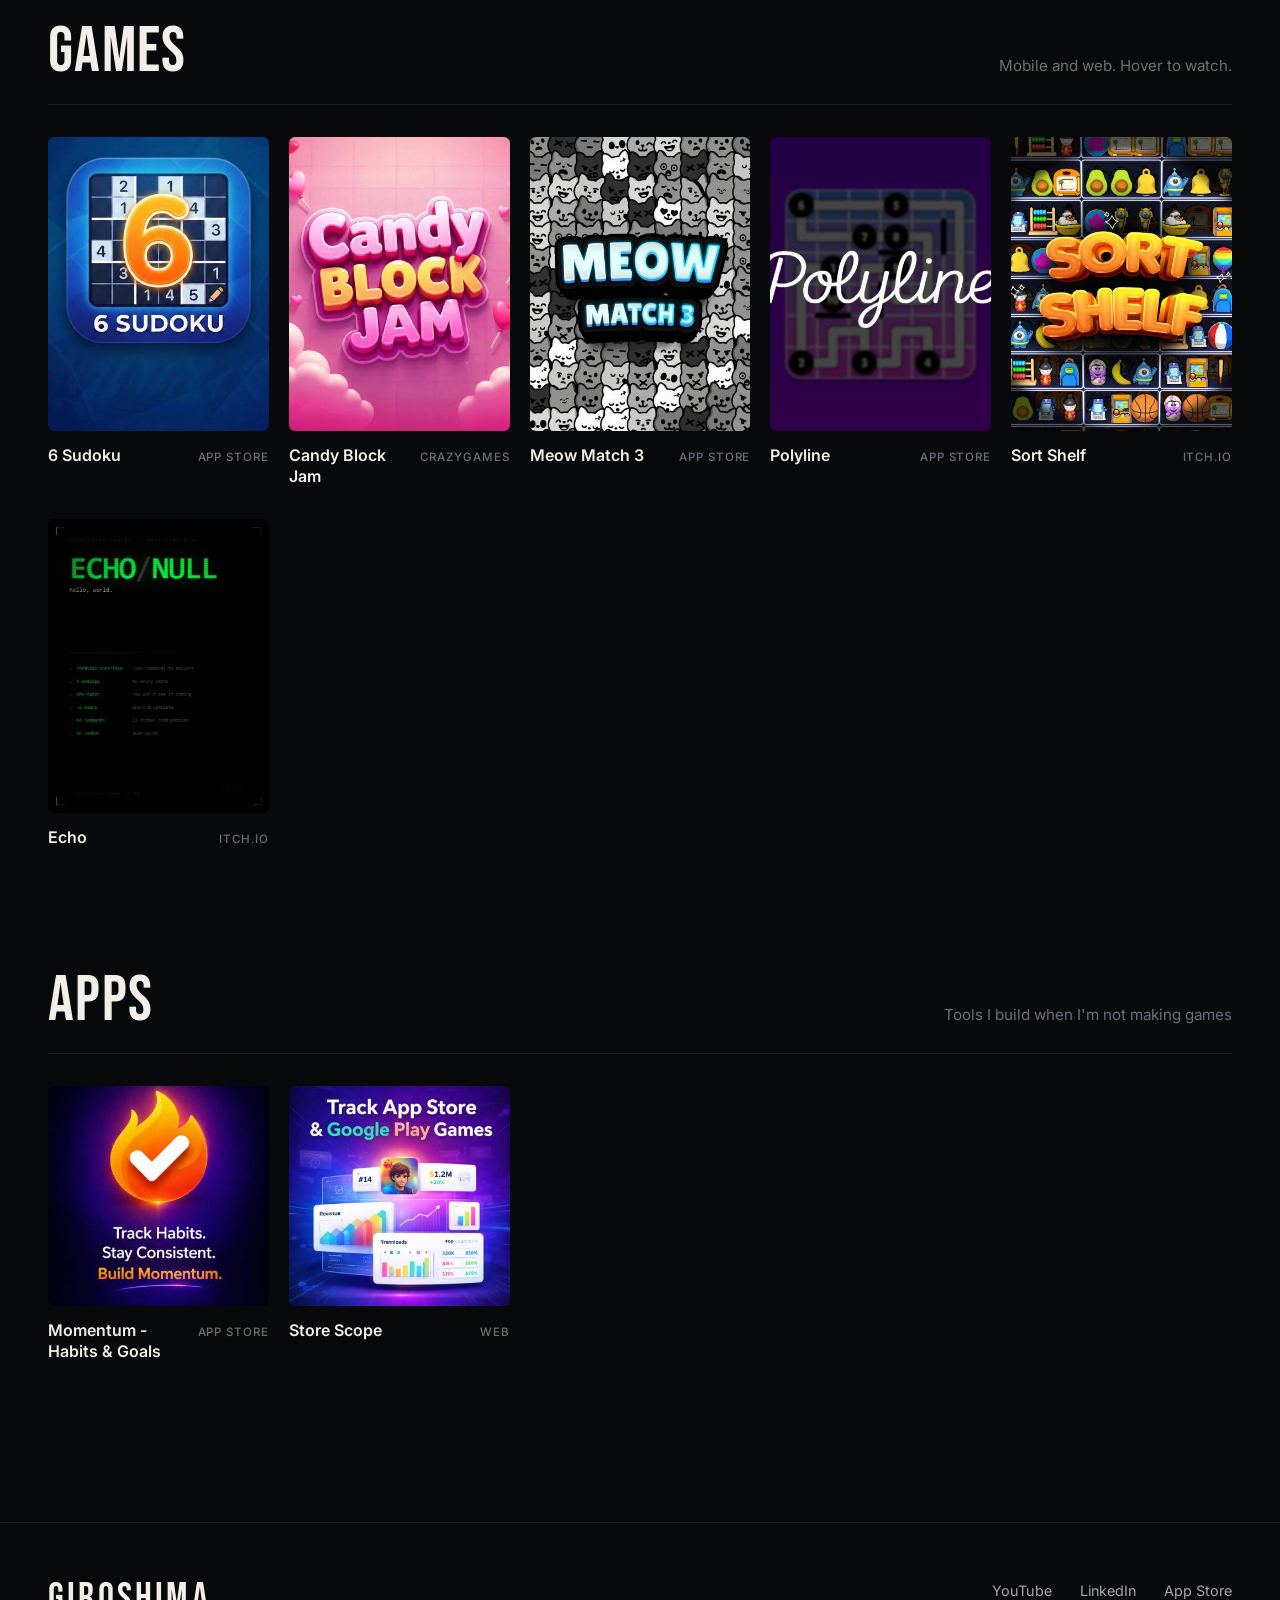
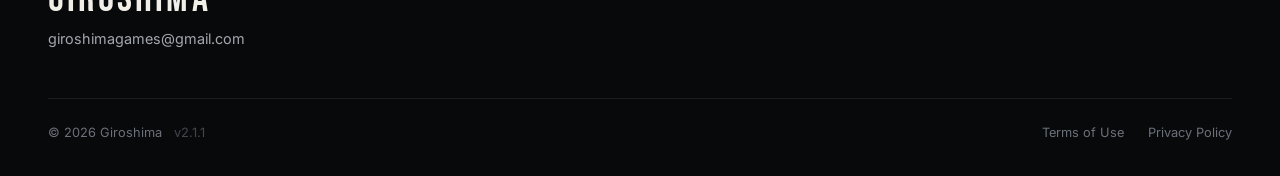
==== commit eb8ae6d1: "Add Studio page, show all PC games under On Steam - about.html: solo-dev studio page with scroll-dri" ====
--- a/index.html
+++ b/index.html
@@ -4,13 +4,13 @@
     <meta charset="UTF-8">
     <meta name="viewport" content="width=device-width, initial-scale=1.0">
     <title>Giroshima - Games</title>
-    <meta name="description" content="Giroshima is an independent game studio making PC, mobile and web games.">
+    <meta name="description" content="Giroshima is a one-person game studio making PC, mobile and web games with AI agents.">
     <meta name="theme-color" content="#08090b">
     <link rel="icon" type="image/svg+xml" href="favicon.svg">
     <link rel="preconnect" href="https://fonts.googleapis.com">
     <link rel="preconnect" href="https://fonts.gstatic.com" crossorigin>
     <link href="https://fonts.googleapis.com/css2?family=Bebas+Neue&family=Inter:wght@400;500;600&display=swap" rel="stylesheet">
-    <link rel="stylesheet" href="css/site.css?v=2.0.2">
+    <link rel="stylesheet" href="css/site.css?v=2.1.1">
 </head>
 <body>
     <!-- Navigation -->
@@ -20,8 +20,8 @@
             <ul class="nav-links">
                 <li><a href="#games" class="nav-link">Games</a></li>
                 <li><a href="#apps" class="nav-link">Apps</a></li>
-                <li><a href="terms.html" class="nav-link">Terms</a></li>
-                <li><a href="privacy.html" class="nav-link">Privacy</a></li>
+                <li><a href="about.html" class="nav-link">Studio</a></li>
+                <li><a href="mailto:giroshimagames@gmail.com" class="nav-link">Contact</a></li>
             </ul>
             <button class="mobile-menu-btn" aria-label="Toggle menu">
                 <span></span>
@@ -35,9 +35,9 @@
         <div class="hero-media" id="hero-media"></div>
         <div class="hero-shade"></div>
         <div class="hero-content">
-            <p class="eyebrow" id="hero-eyebrow">Independent game studio</p>
+            <p class="eyebrow" id="hero-eyebrow">One-person game studio</p>
             <h1 class="hero-title" id="hero-title">Giroshima</h1>
-            <p class="hero-tagline" id="hero-tagline">We make games for every screen.</p>
+            <p class="hero-tagline" id="hero-tagline">One developer, a team of AI agents, games for every screen.</p>
             <div class="hero-cta" id="hero-cta">
                 <a href="#games" class="btn btn-primary">Explore games</a>
             </div>
@@ -45,7 +45,7 @@
         <a href="#games" class="scroll-hint" aria-label="Scroll to games">Scroll</a>
     </header>
 
-    <!-- More PC Games (anything after the featured one) -->
+    <!-- All PC Games (the first one is also featured in the hero) -->
     <section id="pc-games" class="section" hidden>
         <div class="container">
             <div class="section-head">
@@ -75,7 +75,7 @@
         <div class="container">
             <div class="section-head">
                 <h2 class="section-title">Apps</h2>
-                <p class="section-subtitle">Tools we build when we're not making games</p>
+                <p class="section-subtitle">Tools I build when I'm not making games</p>
             </div>
             <div class="games-grid apps-grid" id="apps-grid"></div>
             <div class="empty-state" id="apps-empty">
@@ -99,7 +99,7 @@
                 </div>
             </div>
             <div class="footer-bottom">
-                <p>&copy; 2026 Giroshima <span class="version">v2.0.2</span></p>
+                <p>&copy; 2026 Giroshima <span class="version">v2.1.1</span></p>
                 <div class="footer-links">
                     <a href="terms.html">Terms of Use</a>
                     <a href="privacy.html">Privacy Policy</a>
@@ -108,6 +108,6 @@
         </div>
     </footer>
 
-    <script src="js/main.js?v=2.0.2"></script>
+    <script src="js/main.js?v=2.1.1"></script>
 </body>
 </html>
--- a/css/site.css
+++ b/css/site.css
@@ -442,6 +442,235 @@
 .footer-links { display: flex; gap: 24px; }
 .footer-links a { font-size: 0.8rem; color: var(--text-muted); }
 .version { margin-left: 8px; opacity: 0.6; }
+
+/* ---- Studio page ---- */
+.page-hero {
+    padding: clamp(140px, 22vh, 220px) 0 clamp(40px, 8vw, 80px);
+    background: radial-gradient(ellipse at 80% 0%, rgba(255, 77, 77, 0.14), transparent 55%);
+}
+
+.page-title {
+    font-family: var(--font-display);
+    font-weight: 400;
+    font-size: clamp(3.5rem, 11vw, 9rem);
+    line-height: 0.88;
+    text-transform: uppercase;
+}
+
+.lead {
+    margin-top: 24px;
+    font-size: clamp(1.05rem, 1.8vw, 1.3rem);
+    color: var(--text-dim);
+    max-width: 52ch;
+}
+
+.lead.narrow { margin: 0 0 40px; }
+
+.split {
+    display: grid;
+    grid-template-columns: minmax(0, 1fr) minmax(0, 1.6fr);
+    gap: 32px 64px;
+}
+
+.section-head.bare { border: 0; padding: 0; margin: 0; }
+
+.prose { color: var(--text-dim); font-size: 1.05rem; }
+.prose > p { margin-bottom: 24px; }
+
+.principles { list-style: none; border-top: 1px solid var(--line); }
+.principles li { padding: 18px 0; border-bottom: 1px solid var(--line); }
+.principles strong { color: var(--text); font-weight: 600; margin-right: 4px; }
+
+/* Road: steps alternate sides, js/studio.js draws the path through the dots */
+.road { position: relative; padding-top: 56px; }
+
+.road-svg {
+    position: absolute;
+    inset: 0;
+    width: 100%;
+    height: 100%;
+    overflow: visible;
+    z-index: 0;
+}
+
+.road-svg path { fill: none; stroke-linecap: round; stroke-linejoin: round; }
+.road-bed { stroke: #191b20; stroke-width: 46; }
+.road-line { stroke: rgba(255, 255, 255, 0.22); stroke-width: 2; stroke-dasharray: 12 14; }
+.road-progress { stroke: var(--accent); stroke-width: 4; filter: drop-shadow(0 0 6px rgba(255, 77, 77, 0.6)); }
+
+.road-steps {
+    list-style: none;
+    position: relative;
+    z-index: 1;
+    display: flex;
+    flex-direction: column;
+    gap: 96px;
+}
+
+.road-step {
+    --dot-x: 22%;
+    position: relative;
+    display: flex;
+    align-items: center;
+}
+
+.road-step:nth-child(even) { --dot-x: 78%; justify-content: flex-end; }
+
+.road-dot {
+    position: absolute;
+    left: var(--dot-x);
+    top: 50%;
+    width: 22px;
+    height: 22px;
+    transform: translate(-50%, -50%);
+    border-radius: 50%;
+    background: var(--bg);
+    border: 3px solid #3a3d44;
+    z-index: 2;
+    transition: background 0.3s, border-color 0.3s, box-shadow 0.3s;
+}
+
+.road-step.reached .road-dot {
+    background: var(--accent);
+    border-color: var(--accent);
+    box-shadow: 0 0 0 6px rgba(255, 77, 77, 0.18);
+}
+
+.road-finish .road-dot { width: 30px; height: 30px; }
+
+.road-card {
+    width: min(460px, calc(100% - var(--dot-x) - 56px));
+    margin-left: calc(var(--dot-x) + 44px);
+    background: var(--bg-raised);
+    border: 1px solid var(--line);
+    border-radius: var(--radius);
+    padding: 24px 24px 26px;
+    transform: translateY(8px);
+    transition: transform 0.5s var(--ease), border-color 0.5s;
+}
+
+/* Card stays opaque so the road never shows through; only its content dims */
+.road-card > * { opacity: 0.4; transition: opacity 0.5s var(--ease); }
+.road-step.reached .road-card > * { opacity: 1; }
+
+.road-step:nth-child(even) .road-card {
+    width: min(460px, calc(var(--dot-x) - 56px));
+    margin-left: 0;
+    margin-right: calc(100% - var(--dot-x) + 44px);
+}
+
+.road-step.reached .road-card { transform: none; border-color: rgba(255, 77, 77, 0.35); }
+.road-card h3 { font-size: 1.15rem; font-weight: 600; margin: 8px 0 8px; }
+.road-card p { color: var(--text-dim); font-size: 0.95rem; }
+
+.walker {
+    position: absolute;
+    top: 0;
+    left: 0;
+    width: 0;
+    height: 0;
+    z-index: 3;
+    pointer-events: none;
+}
+
+.walker span {
+    display: block;
+    width: 48px;
+    height: 48px;
+    translate: -50% -100%;
+    font-size: 40px;
+    line-height: 48px;
+    text-align: center;
+    filter: drop-shadow(0 6px 8px rgba(0, 0, 0, 0.6));
+    animation: walk-bob 0.6s ease-in-out infinite alternate;
+}
+
+.walker.facing-left span { scale: -1 1; }
+.walker.arrived span { animation: none; }
+
+@keyframes walk-bob {
+    from { transform: translateY(0) rotate(-4deg); }
+    to { transform: translateY(-5px) rotate(4deg); }
+}
+
+.step-no {
+    font-family: var(--font-display);
+    font-size: 1.6rem;
+    color: var(--accent);
+    letter-spacing: 0.04em;
+}
+
+.stats {
+    display: grid;
+    grid-template-columns: repeat(4, 1fr);
+    gap: 24px;
+}
+
+.stats div { display: flex; flex-direction: column-reverse; gap: 4px; }
+
+.stats dd {
+    font-family: var(--font-display);
+    font-size: clamp(4rem, 9vw, 7rem);
+    line-height: 0.9;
+}
+
+.stats dt { color: var(--text-muted); font-size: 0.9rem; }
+.stats-note { margin-top: 28px; color: var(--text-muted); font-size: 0.9rem; }
+
+.roadmap {
+    display: grid;
+    grid-template-columns: repeat(3, 1fr);
+    gap: 20px;
+}
+
+.roadmap-item {
+    background: var(--bg-raised);
+    border: 1px solid var(--line);
+    border-radius: var(--radius);
+    padding: 28px 24px;
+    display: flex;
+    flex-direction: column;
+    align-items: flex-start;
+}
+
+.roadmap-item h3 {
+    font-family: var(--font-display);
+    font-weight: 400;
+    font-size: 2.2rem;
+    line-height: 1;
+    margin: 16px 0 10px;
+}
+
+.roadmap-item p { color: var(--text-dim); font-size: 0.95rem; flex: 1; }
+
+.tag {
+    font-size: 0.7rem;
+    font-weight: 600;
+    letter-spacing: 0.14em;
+    text-transform: uppercase;
+    color: var(--text-dim);
+    border: 1px solid var(--line);
+    border-radius: 99px;
+    padding: 4px 10px;
+}
+
+.tag-live { color: #fff; background: var(--accent); border-color: var(--accent); }
+
+.text-link {
+    margin-top: 20px;
+    font-size: 0.9rem;
+    font-weight: 600;
+    color: var(--accent);
+}
+
+.text-link:hover { color: var(--accent-hover); }
+
+.cta-block {
+    border-top: 1px solid var(--line);
+    padding-top: clamp(48px, 8vw, 96px);
+}
+
+.cta-block .section-title { font-size: clamp(3rem, 8vw, 6rem); }
 
 /* ---- Legal pages ---- */
 .legal-page { padding: 140px var(--gutter) 64px; }
@@ -525,6 +754,27 @@
     .scroll-hint { display: none; }
 }
 
+@media (max-width: 900px) {
+    .split { grid-template-columns: 1fr; }
+    .stats { grid-template-columns: repeat(2, 1fr); gap: 32px 16px; }
+    .roadmap { grid-template-columns: 1fr; }
+}
+
+@media (max-width: 760px) {
+    .road-steps { gap: 40px; }
+    .road-step,
+    .road-step:nth-child(even) { --dot-x: 22px; justify-content: flex-start; }
+    .road-step:nth-child(even) { --dot-x: 38px; }
+    .road-card,
+    .road-step:nth-child(even) .road-card {
+        width: auto;
+        flex: 1;
+        margin: 0 0 0 72px;
+    }
+    .road-bed { stroke-width: 30; }
+    .walker span { font-size: 30px; }
+}
+
 @media (prefers-reduced-motion: reduce) {
     html { scroll-behavior: auto; }
     *, *::before, *::after { transition: none !important; }
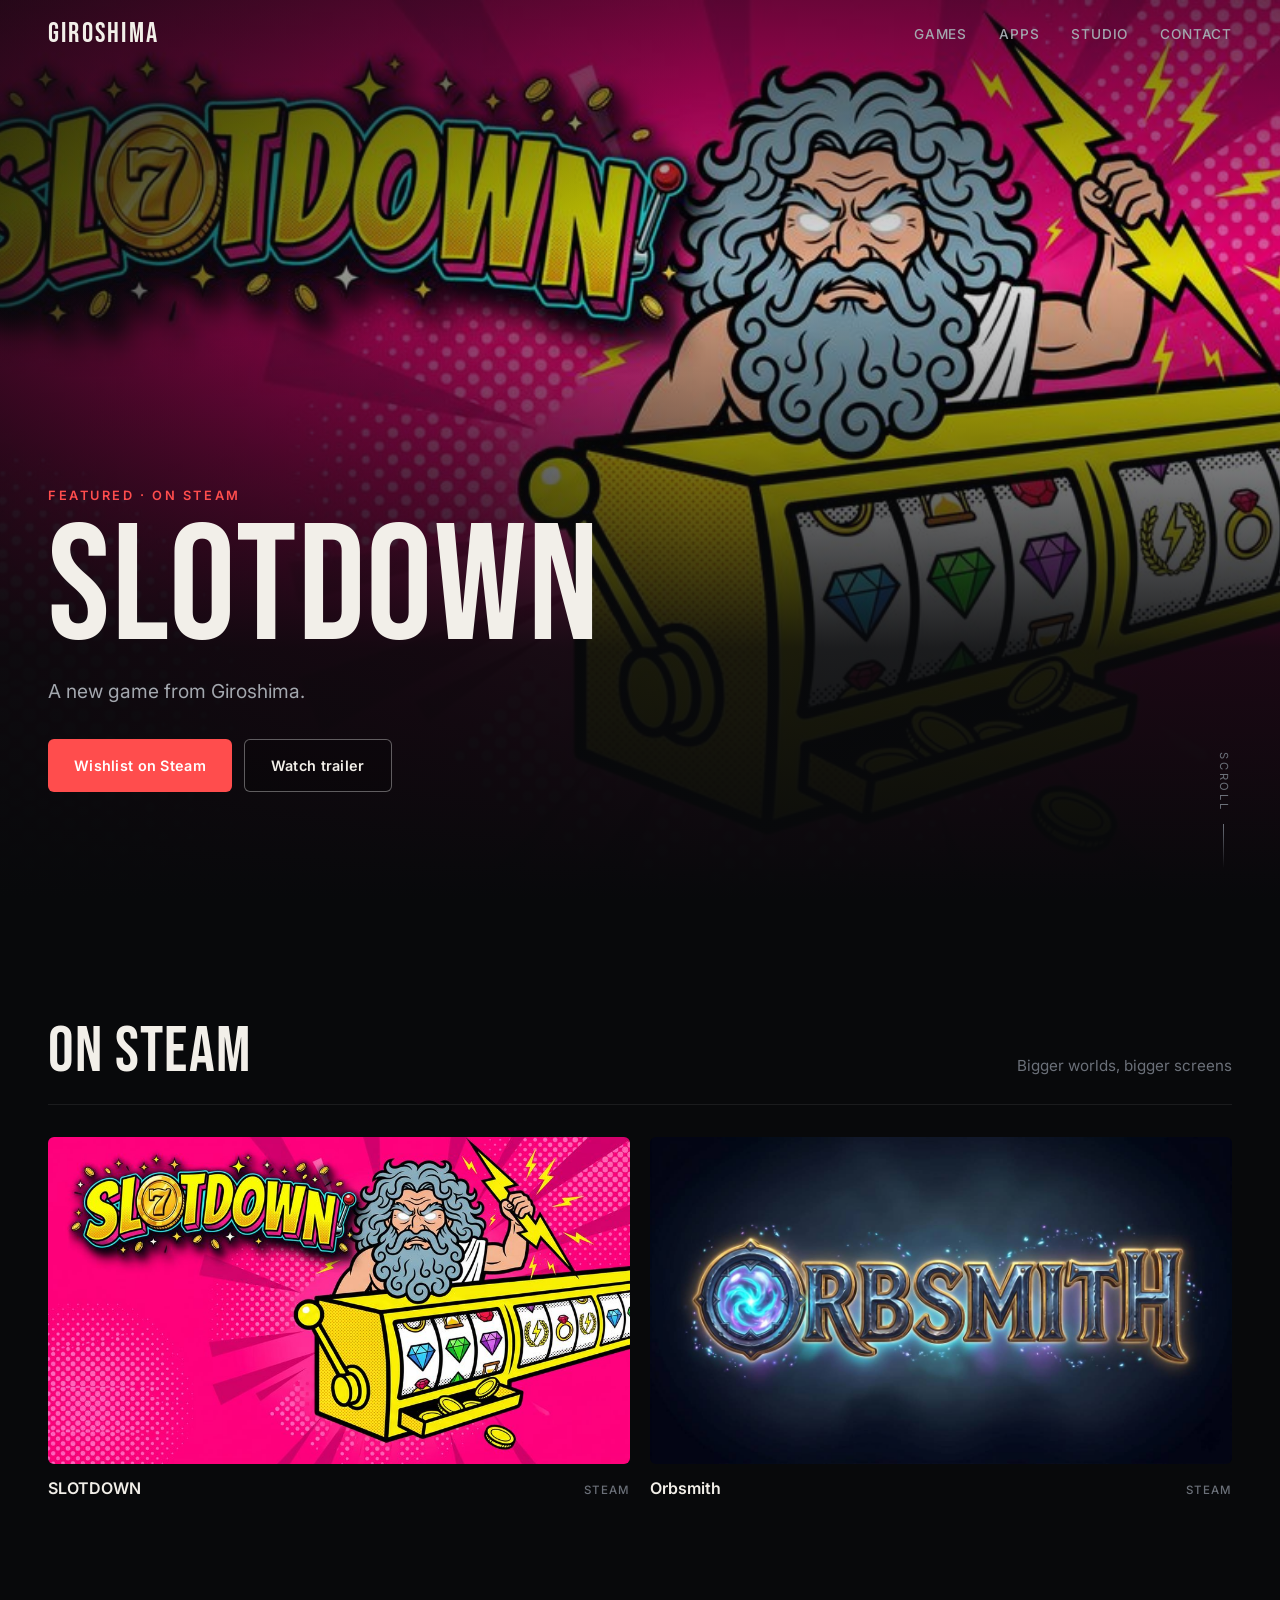
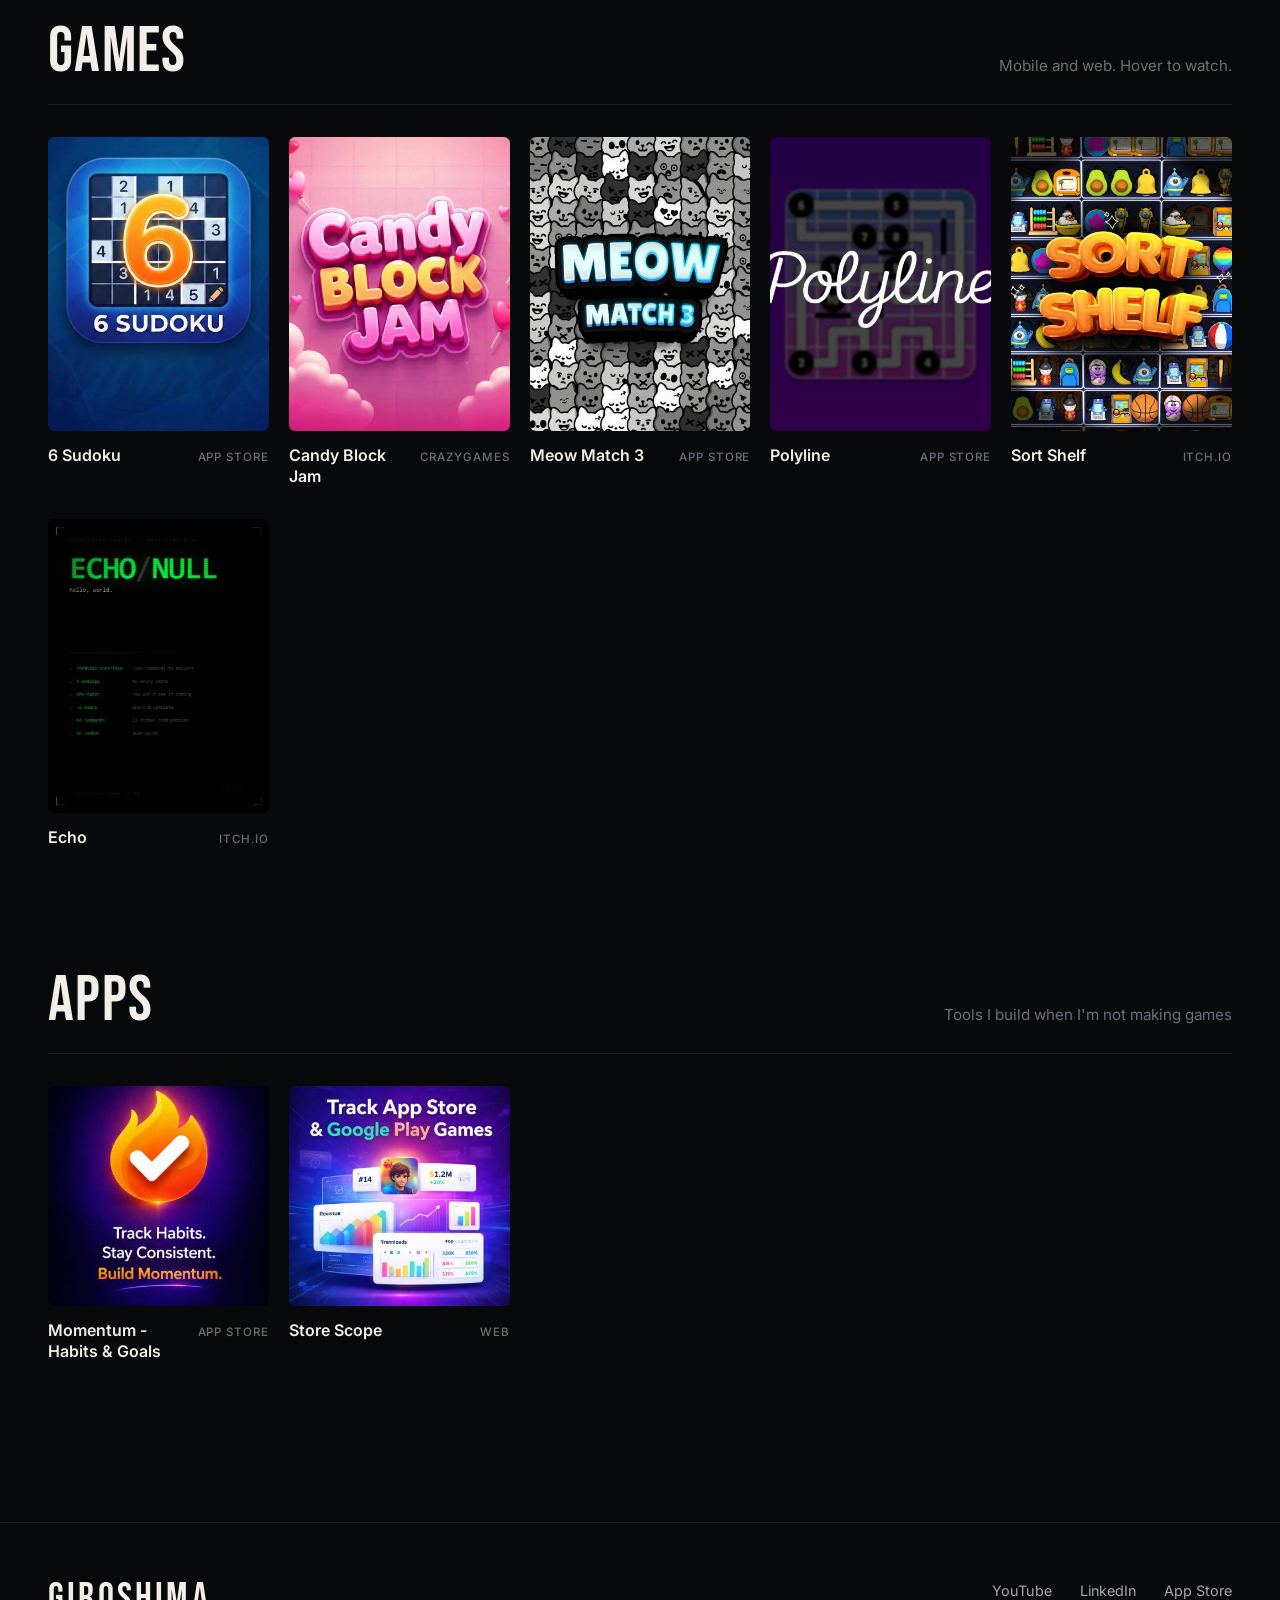
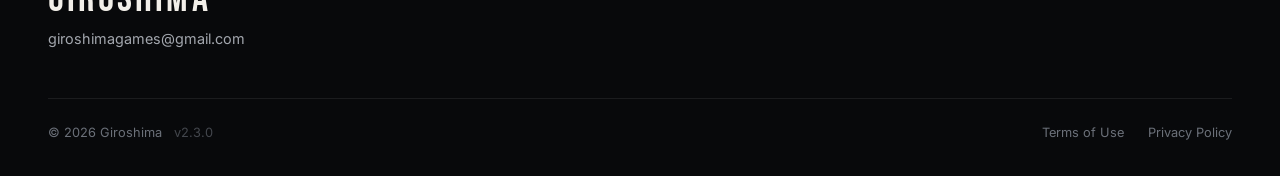
==== commit 3a21b6ed: "Studio page: replace road with cover forge, tone down AI wording - How I work is now a cover forge: " ====
--- a/index.html
+++ b/index.html
@@ -4,13 +4,13 @@
     <meta charset="UTF-8">
     <meta name="viewport" content="width=device-width, initial-scale=1.0">
     <title>Giroshima - Games</title>
-    <meta name="description" content="Giroshima is a one-person game studio making PC, mobile and web games with AI agents.">
+    <meta name="description" content="Giroshima is a one-person game studio making PC, mobile and web games.">
     <meta name="theme-color" content="#08090b">
     <link rel="icon" type="image/svg+xml" href="favicon.svg">
     <link rel="preconnect" href="https://fonts.googleapis.com">
     <link rel="preconnect" href="https://fonts.gstatic.com" crossorigin>
     <link href="https://fonts.googleapis.com/css2?family=Bebas+Neue&family=Inter:wght@400;500;600&display=swap" rel="stylesheet">
-    <link rel="stylesheet" href="css/site.css?v=2.1.1">
+    <link rel="stylesheet" href="css/site.css?v=2.3.0">
 </head>
 <body>
     <!-- Navigation -->
@@ -37,7 +37,7 @@
         <div class="hero-content">
             <p class="eyebrow" id="hero-eyebrow">One-person game studio</p>
             <h1 class="hero-title" id="hero-title">Giroshima</h1>
-            <p class="hero-tagline" id="hero-tagline">One developer, a team of AI agents, games for every screen.</p>
+            <p class="hero-tagline" id="hero-tagline">One developer, games for every screen.</p>
             <div class="hero-cta" id="hero-cta">
                 <a href="#games" class="btn btn-primary">Explore games</a>
             </div>
@@ -99,7 +99,7 @@
                 </div>
             </div>
             <div class="footer-bottom">
-                <p>&copy; 2026 Giroshima <span class="version">v2.1.1</span></p>
+                <p>&copy; 2026 Giroshima <span class="version">v2.3.0</span></p>
                 <div class="footer-links">
                     <a href="terms.html">Terms of Use</a>
                     <a href="privacy.html">Privacy Policy</a>
@@ -108,6 +108,6 @@
         </div>
     </footer>
 
-    <script src="js/main.js?v=2.1.1"></script>
+    <script src="js/main.js?v=2.3.0"></script>
 </body>
 </html>
--- a/css/site.css
+++ b/css/site.css
@@ -481,123 +481,403 @@
 .principles li { padding: 18px 0; border-bottom: 1px solid var(--line); }
 .principles strong { color: var(--text); font-weight: 600; margin-right: 4px; }
 
-/* Road: steps alternate sides, js/studio.js draws the path through the dots */
-.road { position: relative; padding-top: 56px; }
-
-.road-svg {
-    position: absolute;
-    inset: 0;
-    width: 100%;
-    height: 100%;
-    overflow: visible;
-    z-index: 0;
-}
-
-.road-svg path { fill: none; stroke-linecap: round; stroke-linejoin: round; }
-.road-bed { stroke: #191b20; stroke-width: 46; }
-.road-line { stroke: rgba(255, 255, 255, 0.22); stroke-width: 2; stroke-dasharray: 12 14; }
-.road-progress { stroke: var(--accent); stroke-width: 4; filter: drop-shadow(0 0 6px rgba(255, 77, 77, 0.6)); }
-
-.road-steps {
+/* Intro line above the forge */
+.forge-intro {
+    margin: -16px 0 32px;
+    font-size: 0.8rem;
+    font-weight: 600;
+    letter-spacing: 0.16em;
+    text-transform: uppercase;
+    color: var(--accent);
+}
+
+/* Cover forge: nodes scroll on the left, each adds a layer to the pinned SLOTDOWN cover stack (js/studio.js) */
+.forge {
+    --navy: #0b1730;
+    --grid: rgba(120, 160, 255, 0.07);
+    --grid-major: rgba(120, 160, 255, 0.14);
+    --mono: 'JetBrains Mono', ui-monospace, Consolas, monospace;
+    --gap: 44px;            /* air between stacked layers until the press */
+}
+
+
+/* ---- Section: nodes scroll normally on the left, the stack stays pinned on the right ---- */
+.forge {
+    position: relative;
+    overflow-x: clip;          /* falling 3D layers must not widen the page; clip keeps sticky working */
+    background:
+        linear-gradient(var(--grid) 1px, transparent 1px) 0 0 / 24px 24px,
+        linear-gradient(90deg, var(--grid) 1px, transparent 1px) 0 0 / 24px 24px,
+        linear-gradient(var(--grid-major) 1px, transparent 1px) 0 0 / 120px 120px,
+        linear-gradient(90deg, var(--grid-major) 1px, transparent 1px) 0 0 / 120px 120px,
+        radial-gradient(ellipse at 70% 30%, #10224a, var(--navy) 70%);
+    border-top: 1px solid rgba(120, 160, 255, 0.15);
+    border-bottom: 1px solid rgba(120, 160, 255, 0.15);
+}
+
+.forge-inner {
+    max-width: 1280px;
+    margin: 0 auto;
+    padding: 0 var(--gutter);
+    display: grid;
+    grid-template-columns: minmax(300px, 400px) 1fr;
+    gap: 48px;
+}
+
+/* ---- Node column ---- */
+.nodes {
+    position: relative;
     list-style: none;
+    padding: 42vh 0 70vh;      /* first node starts mid-screen; room for the press after the last */
+}
+
+.node {
     position: relative;
+    z-index: 2;
+    padding: 16px 18px 18px;
+    background: rgba(14, 20, 36, 0.94);
+    border: 1px solid rgba(140, 170, 230, 0.18);
+    border-radius: 8px;
+    box-shadow: 0 10px 30px -14px rgba(0, 0, 0, 0.8);
+    opacity: 0.6;
+    transform: scale(0.97);
+    transition: border-color 0.4s, box-shadow 0.4s, transform 0.5s var(--ease), opacity 0.4s;
+}
+
+.node + .node { margin-top: 26vh; }
+.node:nth-child(even) { margin-left: 36px; }
+
+.node::after {              /* out pin feeding the stack */
+    content: '';
+    position: absolute;
+    top: 26px;
+    right: -6px;
+    width: 10px;
+    height: 10px;
+    border-radius: 50%;
+    background: #1a2440;
+    border: 2px solid #5a6a90;
+    transition: background 0.3s, border-color 0.3s, box-shadow 0.3s;
+}
+
+.node-head { display: flex; align-items: baseline; gap: 10px; }
+
+.node-no {
+    font-family: var(--font-display);
+    font-size: 1.8rem;
+    line-height: 1;
+    color: #6c7a9c;
+    transition: color 0.3s;
+}
+
+.node-title { font-size: 1.05rem; font-weight: 600; }
+
+.node-adds {
+    display: inline-block;
+    margin: 10px 0 8px;
+    padding: 3px 8px;
+    font-family: var(--mono);
+    font-size: 0.7rem;
+    color: #c7d5f5;
+    background: rgba(120, 160, 255, 0.1);
+    border: 1px solid rgba(120, 160, 255, 0.25);
+    border-radius: 4px;
+}
+
+.node-desc { color: var(--text-dim); font-size: 0.9rem; line-height: 1.5; }
+
+.node-ai {
+    display: inline-block;
+    margin-top: 10px;
+    padding: 2px 7px;
+    font-family: var(--mono);
+    font-size: 0.64rem;
+    letter-spacing: 0.06em;
+    text-transform: uppercase;
+    color: #8ea0c8;
+    border: 1px solid rgba(140, 170, 230, 0.3);
+    border-radius: 99px;
+}
+
+.node.done { opacity: 0.8; transform: none; }
+.node.done .node-no { color: #c9d3ea; }
+.node.done::after { background: var(--accent); border-color: var(--accent); }
+
+.node.active {
+    opacity: 1;
+    transform: none;
+    border-color: var(--accent);
+    box-shadow: 0 0 0 1px var(--accent), 0 16px 40px -10px rgba(255, 77, 77, 0.5);
+}
+
+.node.active .node-no,
+.node.active .node-ai { color: var(--accent); border-color: rgba(255, 77, 77, 0.5); }
+.node.active .node-adds { color: #fff; background: rgba(255, 77, 77, 0.2); border-color: var(--accent); }
+.node.active::after { background: var(--accent); border-color: #fff; box-shadow: 0 0 12px 3px var(--accent); }
+
+/* Wire down the node column, filled up to the active node */
+.spine {
+    position: absolute;
+    left: 30px;
+    top: 42vh;
+    bottom: 70vh;
+    width: 2px;
+    background: repeating-linear-gradient(rgba(140, 170, 230, 0.3) 0 8px, transparent 8px 14px);
     z-index: 1;
+}
+
+.spine-fill {
+    position: absolute;
+    inset: 0 0 auto 0;
+    height: 0;
+    background: var(--accent);
+    box-shadow: 0 0 8px var(--accent);
+}
+
+/* ---- Pinned stack ---- */
+.viewport {
+    position: sticky;
+    top: 0;
+    align-self: start;
+    height: 100vh;
     display: flex;
     flex-direction: column;
-    gap: 96px;
-}
-
-.road-step {
-    --dot-x: 22%;
+    align-items: center;
+    justify-content: center;
+    perspective: 1800px;
+    min-width: 0;
+    padding-top: 40px;
+}
+
+.stack {
     position: relative;
-    display: flex;
-    align-items: center;
-}
-
-.road-step:nth-child(even) { --dot-x: 78%; justify-content: flex-end; }
-
-.road-dot {
-    position: absolute;
-    left: var(--dot-x);
-    top: 50%;
-    width: 22px;
-    height: 22px;
-    transform: translate(-50%, -50%);
-    border-radius: 50%;
-    background: var(--bg);
-    border: 3px solid #3a3d44;
-    z-index: 2;
-    transition: background 0.3s, border-color 0.3s, box-shadow 0.3s;
-}
-
-.road-step.reached .road-dot {
+    width: min(100%, 640px, calc((100vh - 280px) * 1.745));
+    aspect-ratio: 960 / 550;
+    transform-style: preserve-3d;
+    transform: rotateX(56deg) rotateZ(-32deg) translateZ(-60px);
+    transition: transform 1.2s cubic-bezier(0.7, 0, 0.2, 1);
+}
+
+.layer {
+    position: absolute;
+    inset: 0;
+    border-radius: 4px;
+    transform: translateZ(calc(var(--i) * var(--gap) + 320px));
+    opacity: 0;
+    transition: transform 0.75s cubic-bezier(0.3, 1.4, 0.5, 1), opacity 0.35s, box-shadow 0.6s, outline-color 0.6s;
+    outline: 1px solid rgba(160, 190, 255, 0.35);
+    outline-offset: -1px;
+    background-size: cover;
+    background-position: center;
+}
+
+.layer.in { transform: translateZ(calc(var(--i) * var(--gap))); opacity: 1; }
+.layer::after {
+    content: attr(data-name);
+    position: absolute;
+    left: 0;
+    top: -22px;
+    padding: 2px 7px;
+    font-family: var(--mono);
+    font-size: 10px;
+    letter-spacing: 0.08em;
+    text-transform: uppercase;
+    color: #fff;
     background: var(--accent);
-    border-color: var(--accent);
-    box-shadow: 0 0 0 6px rgba(255, 77, 77, 0.18);
-}
-
-.road-finish .road-dot { width: 30px; height: 30px; }
-
-.road-card {
-    width: min(460px, calc(100% - var(--dot-x) - 56px));
-    margin-left: calc(var(--dot-x) + 44px);
-    background: var(--bg-raised);
-    border: 1px solid var(--line);
-    border-radius: var(--radius);
-    padding: 24px 24px 26px;
-    transform: translateY(8px);
-    transition: transform 0.5s var(--ease), border-color 0.5s;
-}
-
-/* Card stays opaque so the road never shows through; only its content dims */
-.road-card > * { opacity: 0.4; transition: opacity 0.5s var(--ease); }
-.road-step.reached .road-card > * { opacity: 1; }
-
-.road-step:nth-child(even) .road-card {
-    width: min(460px, calc(var(--dot-x) - 56px));
-    margin-left: 0;
-    margin-right: calc(100% - var(--dot-x) + 44px);
-}
-
-.road-step.reached .road-card { transform: none; border-color: rgba(255, 77, 77, 0.35); }
-.road-card h3 { font-size: 1.15rem; font-weight: 600; margin: 8px 0 8px; }
-.road-card p { color: var(--text-dim); font-size: 0.95rem; }
-
-.walker {
-    position: absolute;
-    top: 0;
-    left: 0;
-    width: 0;
-    height: 0;
-    z-index: 3;
+    border-radius: 3px 3px 0 0;
+    opacity: 0;
+    transition: opacity 0.3s;
+}
+
+.layer.current::after { opacity: 1; }
+.stack.pressed .layer::after { opacity: 0; }
+
+.layer.current { outline-color: var(--accent); box-shadow: 0 0 0 1px var(--accent), 0 0 40px rgba(255, 77, 77, 0.35); }
+
+/* Ghost frame showing where the layers will land */
+.stack::before {
+    content: '';
+    position: absolute;
+    inset: 0;
+    border: 1px dashed rgba(160, 190, 255, 0.35);
+    border-radius: 4px;
+    transition: opacity 0.4s;
+}
+
+.layer-guides {
+    background:
+        linear-gradient(90deg, transparent calc(33.33% - 1px), rgba(214, 232, 255, 0.55) calc(33.33% - 1px) 33.33%, transparent 33.33%),
+        linear-gradient(90deg, transparent calc(66.66% - 1px), rgba(214, 232, 255, 0.55) calc(66.66% - 1px) 66.66%, transparent 66.66%),
+        linear-gradient(transparent calc(33.33% - 1px), rgba(214, 232, 255, 0.55) calc(33.33% - 1px) 33.33%, transparent 33.33%),
+        linear-gradient(transparent calc(66.66% - 1px), rgba(214, 232, 255, 0.55) calc(66.66% - 1px) 66.66%, transparent 66.66%),
+        rgba(16, 52, 112, 0.35);
+}
+
+.guide-box {
+    position: absolute;
+    border: 1.5px dashed #d6e8ff;
+    font-family: var(--mono);
+    font-size: 10px;
+    color: #d6e8ff;
+    padding: 3px 5px;
+    letter-spacing: 0.06em;
+}
+
+.layer-blueprint { background-image: url(../images/cover/layer-1-blueprint.jpg); }
+.layer-flat-bg { background: #fe017c; }
+.layer-objects-flat { background-image: url(../images/cover/layer-3-objects-flat.webp); }
+.layer-ink { background-image: url(../images/cover/layer-4-ink.webp); }
+.layer-logo { background-image: url(../images/cover/layer-5-logo.webp); }
+.layer-shading { background-image: url(../images/cover/layer-6-shading.webp); }
+.layer-final { background-image: url(../images/cover/cover-final.jpg); outline: none; }
+
+.layer-fx { overflow: hidden; }
+.layer-fx::before {
+    content: '';
+    position: absolute;
+    inset: 0;
+    background:
+        radial-gradient(circle at 76% 22%, rgba(255, 240, 120, 0.55), transparent 22%),
+        radial-gradient(circle at 30% 18%, rgba(255, 230, 90, 0.45), transparent 26%),
+        radial-gradient(ellipse at 70% 70%, rgba(255, 255, 255, 0.18), transparent 45%);
+    mix-blend-mode: screen;
+}
+
+.spark {
+    position: absolute;
+    width: 14px;
+    height: 14px;
+    margin: -7px;
+    background: radial-gradient(circle, #fff 10%, rgba(255, 240, 150, 0.9) 30%, transparent 70%);
+    clip-path: polygon(50% 0, 60% 40%, 100% 50%, 60% 60%, 50% 100%, 40% 60%, 0 50%, 40% 40%);
+    animation: twinkle 1.6s ease-in-out infinite;
+}
+
+@keyframes twinkle { 50% { transform: scale(0.4) rotate(45deg); opacity: 0.5; } }
+
+/* Press: collapse the gaps, face the camera, show the real cover */
+.stack.pressed { transform: rotateX(0) rotateZ(0) translateZ(0); }
+.stack.pressed .layer.in { transform: translateZ(0); outline-color: transparent; box-shadow: none; }
+.stack.pressed .layer-final { opacity: 1; transition-delay: 0.9s; }
+.stack.pressed::before { opacity: 0; }
+.stack.pressed::after {         /* flash on impact */
+    content: '';
+    position: absolute;
+    inset: -2px;
+    border-radius: 4px;
+    animation: press-flash 1.6s ease-out 0.8s both;
     pointer-events: none;
 }
 
-.walker span {
-    display: block;
-    width: 48px;
-    height: 48px;
-    translate: -50% -100%;
-    font-size: 40px;
-    line-height: 48px;
-    text-align: center;
-    filter: drop-shadow(0 6px 8px rgba(0, 0, 0, 0.6));
-    animation: walk-bob 0.6s ease-in-out infinite alternate;
-}
-
-.walker.facing-left span { scale: -1 1; }
-.walker.arrived span { animation: none; }
-
-@keyframes walk-bob {
-    from { transform: translateY(0) rotate(-4deg); }
-    to { transform: translateY(-5px) rotate(4deg); }
-}
-
-.step-no {
+@keyframes press-flash {
+    0% { box-shadow: 0 0 0 0 rgba(255, 77, 77, 0); background: rgba(255, 255, 255, 0); }
+    25% { box-shadow: 0 0 0 6px rgba(255, 77, 77, 0.9), 0 0 80px 20px rgba(255, 77, 77, 0.6); background: rgba(255, 255, 255, 0.55); }
+    100% { box-shadow: 0 30px 80px -20px rgba(255, 77, 77, 0.55); background: rgba(255, 255, 255, 0); }
+}
+
+.shipped {
+    position: absolute;
+    right: -14px;
+    top: -18px;
+    transform: rotate(8deg) scale(2.2);
+    opacity: 0;
+    padding: 6px 14px;
     font-family: var(--font-display);
     font-size: 1.6rem;
-    color: var(--accent);
-    letter-spacing: 0.04em;
+    letter-spacing: 0.08em;
+    color: #fff;
+    background: var(--accent);
+    border-radius: 4px;
+    box-shadow: 0 8px 24px rgba(0, 0, 0, 0.5);
+    transition: transform 0.4s cubic-bezier(0.3, 1.6, 0.5, 1) 1.5s, opacity 0.2s 1.5s;
+    z-index: 5;
+}
+
+.stack.pressed .shipped { opacity: 1; transform: rotate(8deg) scale(1); }
+
+/* Layer readout under the stack */
+.readout {
+    margin-top: clamp(28px, 6vh, 56px);
+    text-align: center;
+}
+
+.readout-meta {
+    font-family: var(--mono);
+    font-size: 0.72rem;
+    letter-spacing: 0.08em;
+    color: #8ea0c8;
+}
+
+.readout h3 {
+    font-family: var(--font-display);
+    font-weight: 400;
+    font-size: clamp(1.8rem, 3vw, 2.6rem);
+    line-height: 1;
+    margin-top: 8px;
+}
+
+.readout-bar {
+    display: flex;
+    gap: 4px;
+    justify-content: center;
+    margin-top: 14px;
+}
+
+.readout-bar span {
+    width: 22px;
+    height: 3px;
+    border-radius: 2px;
+    background: rgba(140, 170, 230, 0.25);
+    transition: background 0.3s;
+}
+
+.readout-bar span.on { background: var(--accent); }
+
+/* Feed wire: active node pin → stack (fixed overlay) */
+.feed-layer {
+    position: fixed;
+    inset: 0;
+    width: 100vw;
+    height: 100vh;
+    pointer-events: none;
+    z-index: 3;
+    overflow: visible;
+}
+
+.feed { fill: none; stroke: rgba(255, 77, 77, 0.45); stroke-width: 2; stroke-dasharray: 6 8; animation: feed-flow 0.8s linear infinite; }
+.pulse { fill: #fff; filter: drop-shadow(0 0 6px var(--accent)) drop-shadow(0 0 12px var(--accent)); }
+
+@keyframes feed-flow { to { stroke-dashoffset: -14; } }
+
+/* ---- Mobile: stack pinned on top, nodes scroll underneath ---- */
+@media (max-width: 860px) {
+    .forge-inner { grid-template-columns: 1fr; gap: 0; }
+    .viewport {
+        order: -1;
+        top: 64px;
+        height: 48vh;
+        z-index: 4;
+        padding-top: 7vh;
+        justify-content: flex-start;
+        background: var(--navy);
+        border-bottom: 1px solid rgba(120, 160, 255, 0.2);
+        box-shadow: 0 12px 24px -12px rgba(0, 0, 0, 0.8);
+    }
+    .stack { width: min(76vw, 400px); --gap: 22px; }
+    .readout { margin-top: 3vh; }
+    .readout h3 { font-size: 1.5rem; }
+    .nodes { padding: 4vh 0 50vh; margin-top: -2vh; }
+    .node + .node { margin-top: 18vh; }
+    .node:nth-child(even) { margin-left: 0; }
+    .node::after { display: none; }
+    .spine { left: 26px; top: 4vh; bottom: 50vh; }
+    .feed-layer { display: none; }
+    .shipped { font-size: 1.2rem; right: -6px; }
+}
+
+@media (prefers-reduced-motion: reduce) {
+    .stack, .layer, .shipped, .node { transition-duration: 0.01s !important; transition-delay: 0s !important; }
+    .feed, .spark, .stack.pressed::after { animation: none; }
 }
 
 .stats {
@@ -760,19 +1040,6 @@
     .roadmap { grid-template-columns: 1fr; }
 }
 
-@media (max-width: 760px) {
-    .road-steps { gap: 40px; }
-    .road-step,
-    .road-step:nth-child(even) { --dot-x: 22px; justify-content: flex-start; }
-    .road-step:nth-child(even) { --dot-x: 38px; }
-    .road-card,
-    .road-step:nth-child(even) .road-card {
-        width: auto;
-        flex: 1;
-        margin: 0 0 0 72px;
-    }
-    .road-bed { stroke-width: 30; }
-    .walker span { font-size: 30px; }
 }
 
 @media (prefers-reduced-motion: reduce) {
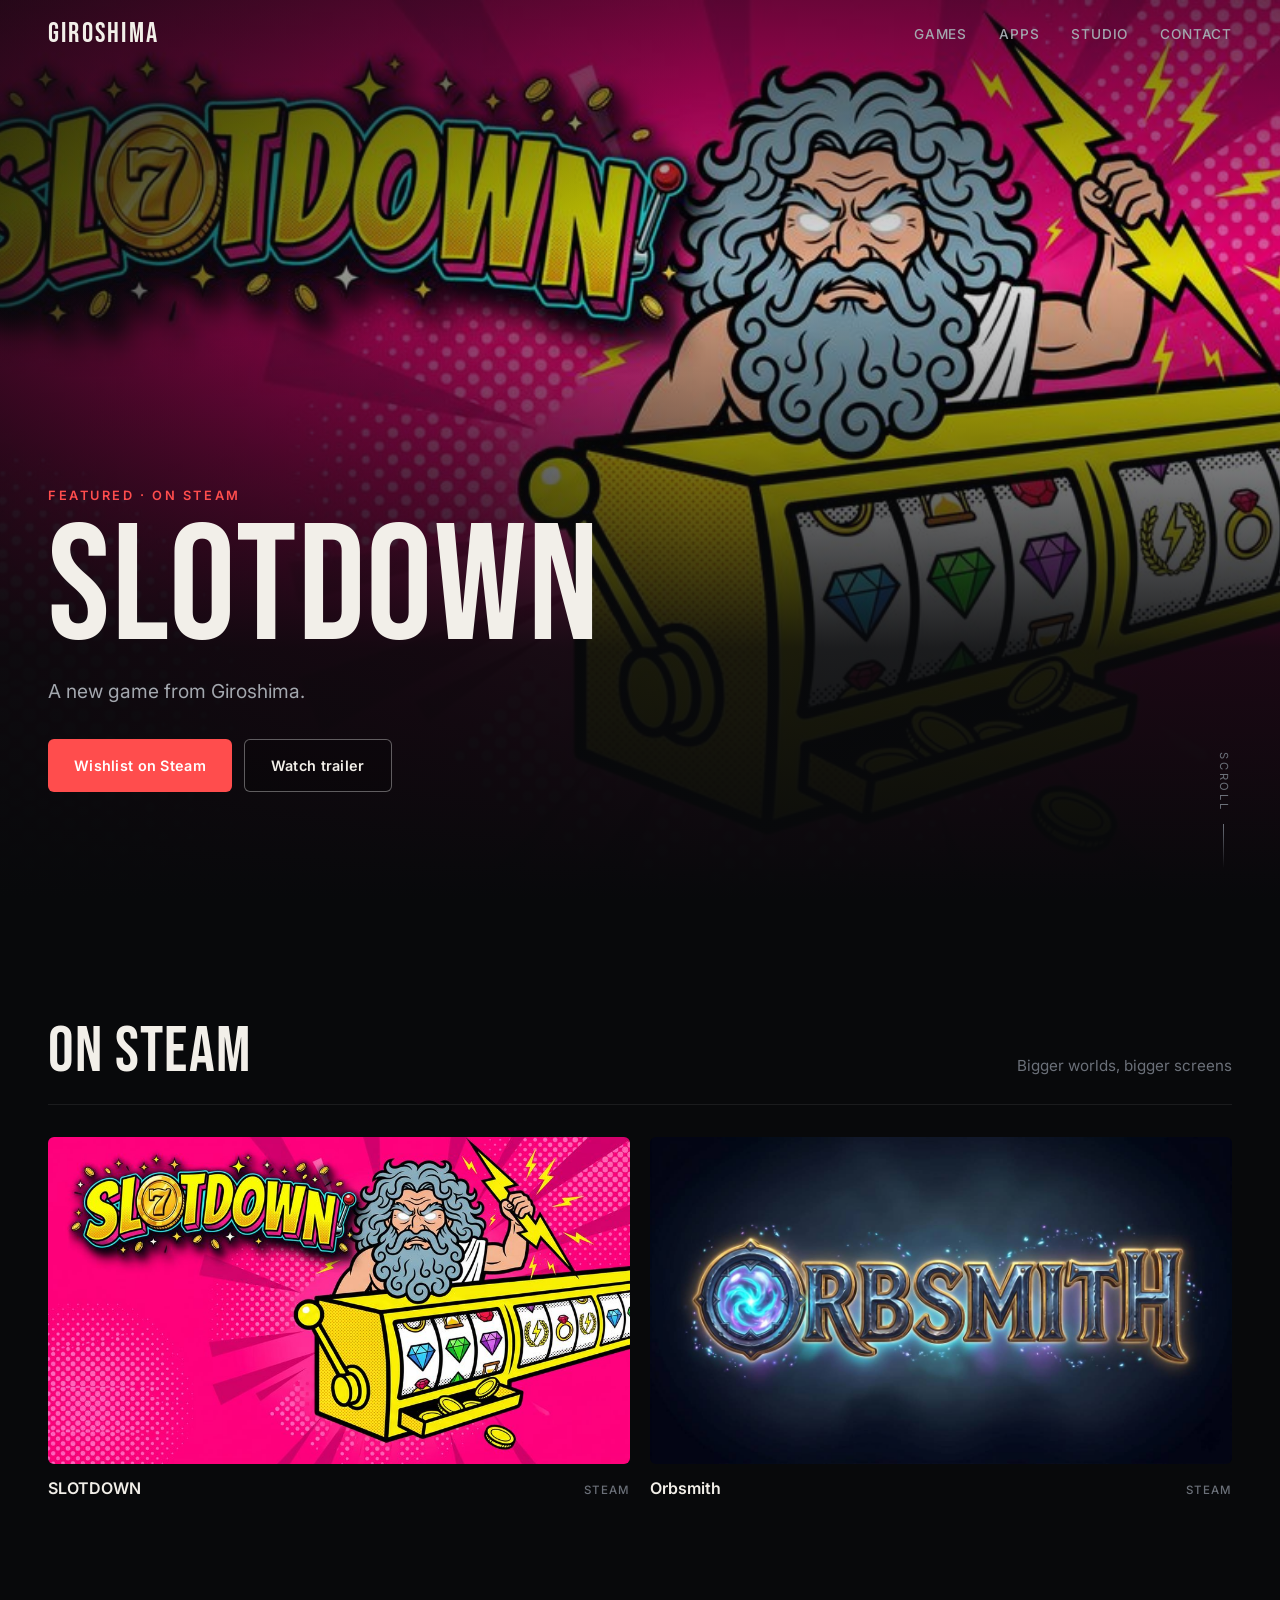
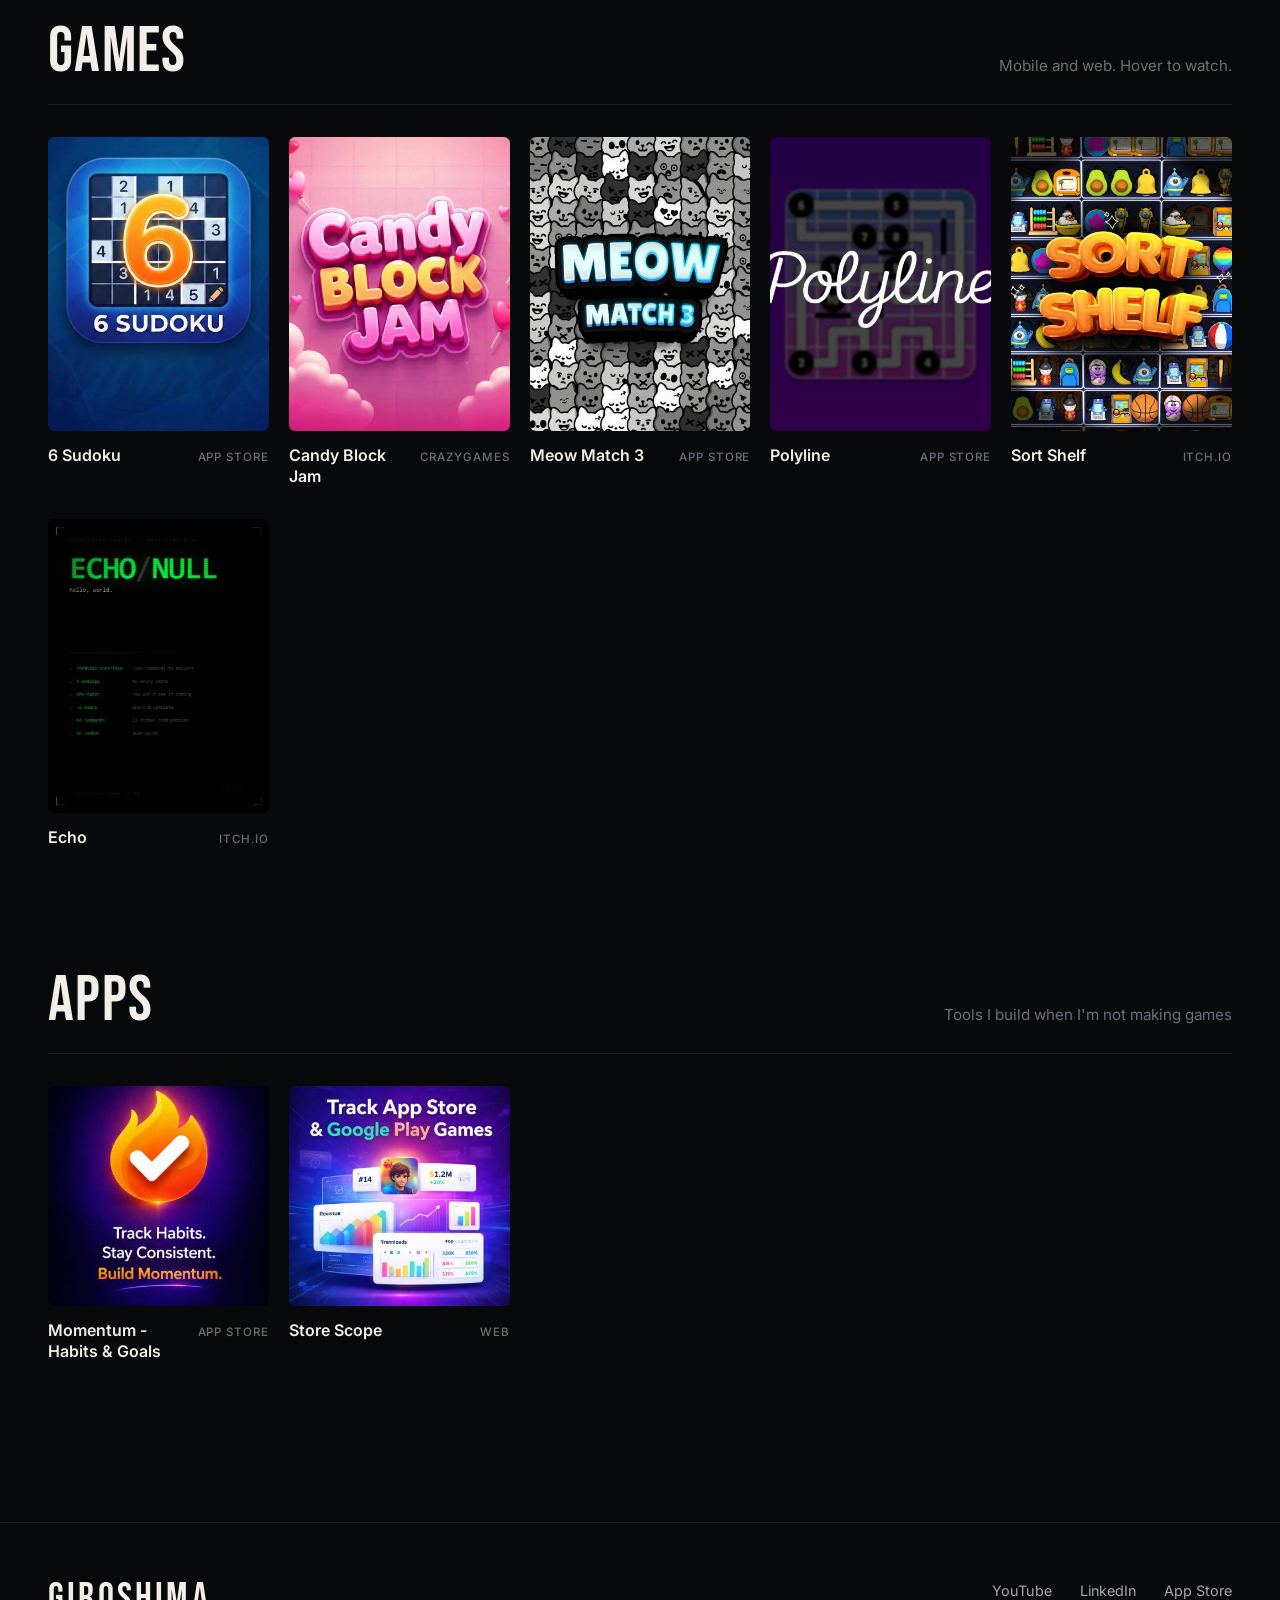
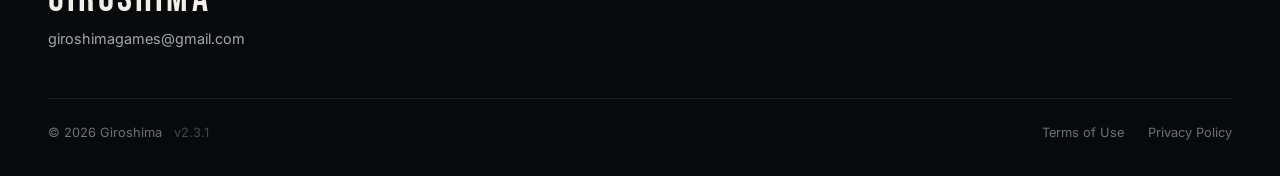
==== commit 92beb7dd: "Use published data unless ?preview is set The homepage preferred the editor's localStorage copy over" ====
--- a/index.html
+++ b/index.html
@@ -10,7 +10,7 @@
     <link rel="preconnect" href="https://fonts.googleapis.com">
     <link rel="preconnect" href="https://fonts.gstatic.com" crossorigin>
     <link href="https://fonts.googleapis.com/css2?family=Bebas+Neue&family=Inter:wght@400;500;600&display=swap" rel="stylesheet">
-    <link rel="stylesheet" href="css/site.css?v=2.3.0">
+    <link rel="stylesheet" href="css/site.css?v=2.3.1">
 </head>
 <body>
     <!-- Navigation -->
@@ -99,7 +99,7 @@
                 </div>
             </div>
             <div class="footer-bottom">
-                <p>&copy; 2026 Giroshima <span class="version">v2.3.0</span></p>
+                <p>&copy; 2026 Giroshima <span class="version">v2.3.1</span></p>
                 <div class="footer-links">
                     <a href="terms.html">Terms of Use</a>
                     <a href="privacy.html">Privacy Policy</a>
@@ -108,6 +108,6 @@
         </div>
     </footer>
 
-    <script src="js/main.js?v=2.3.0"></script>
+    <script src="js/main.js?v=2.3.1"></script>
 </body>
 </html>
